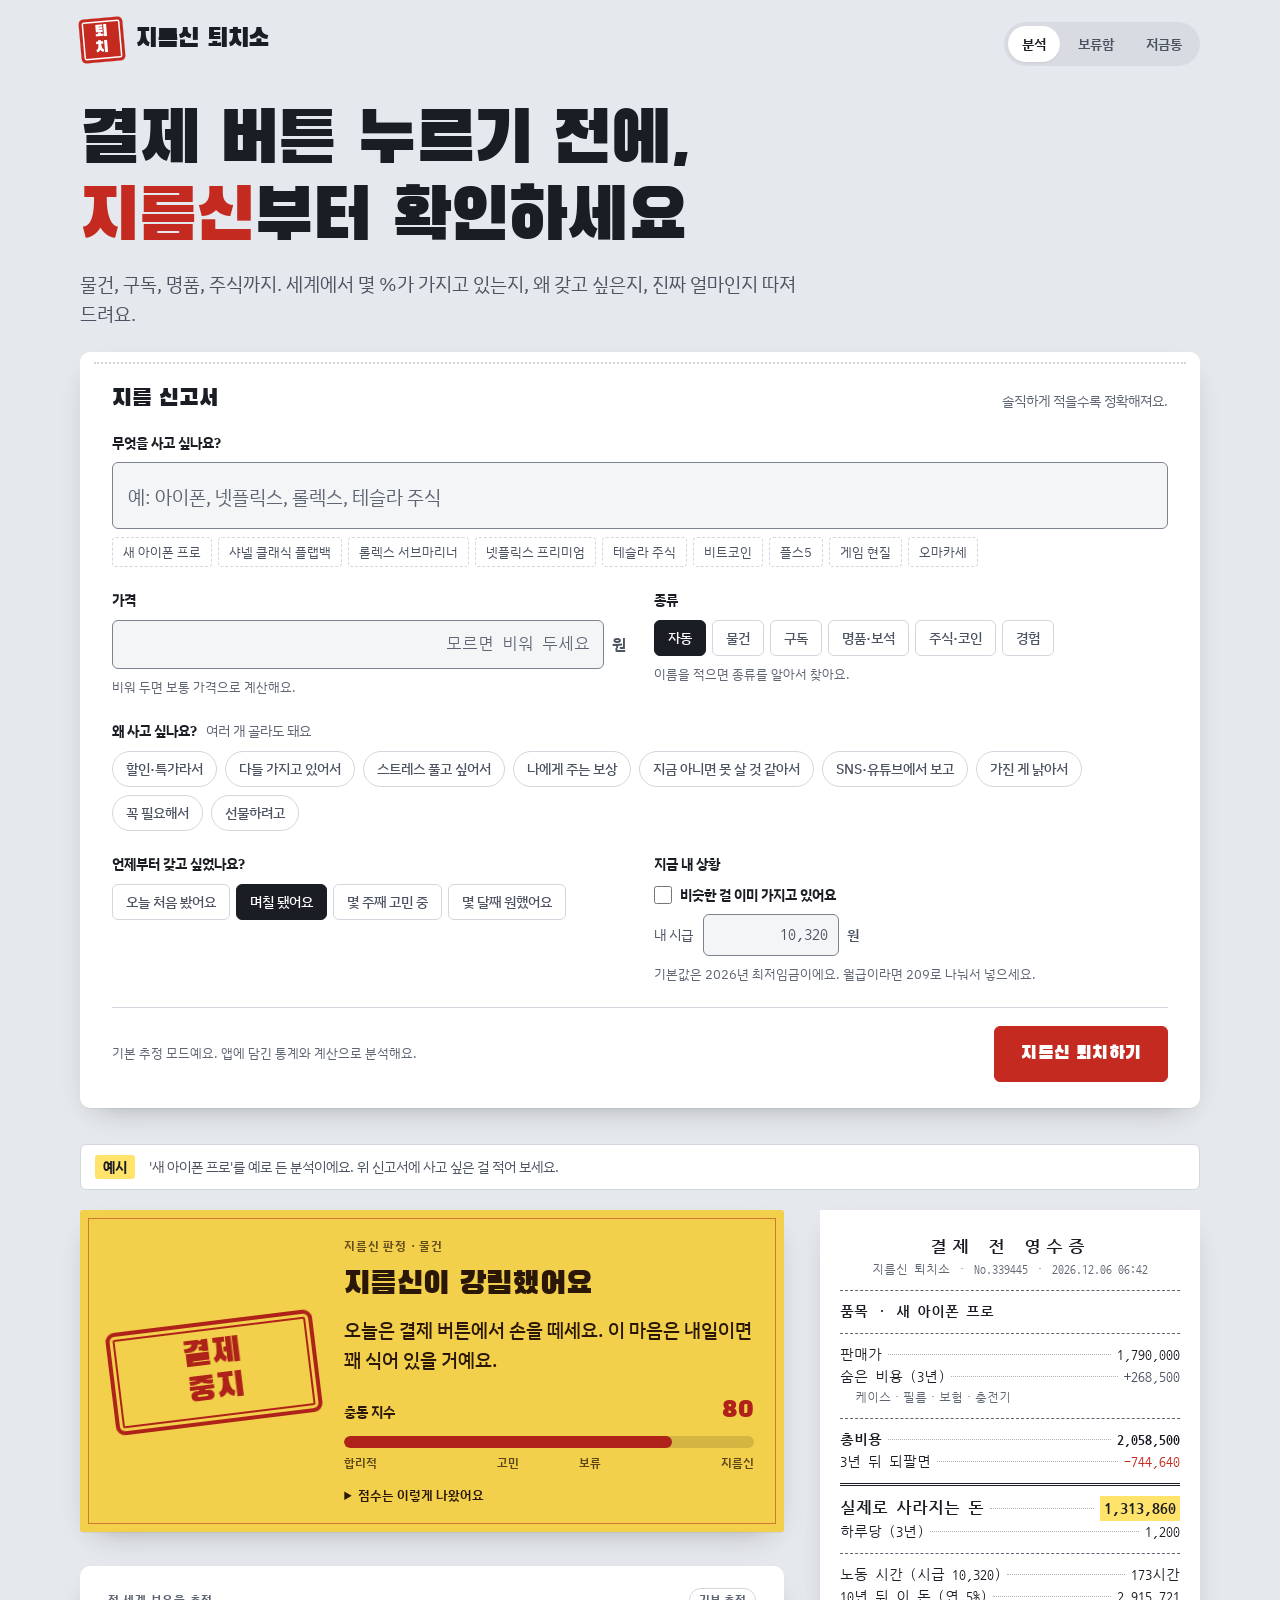
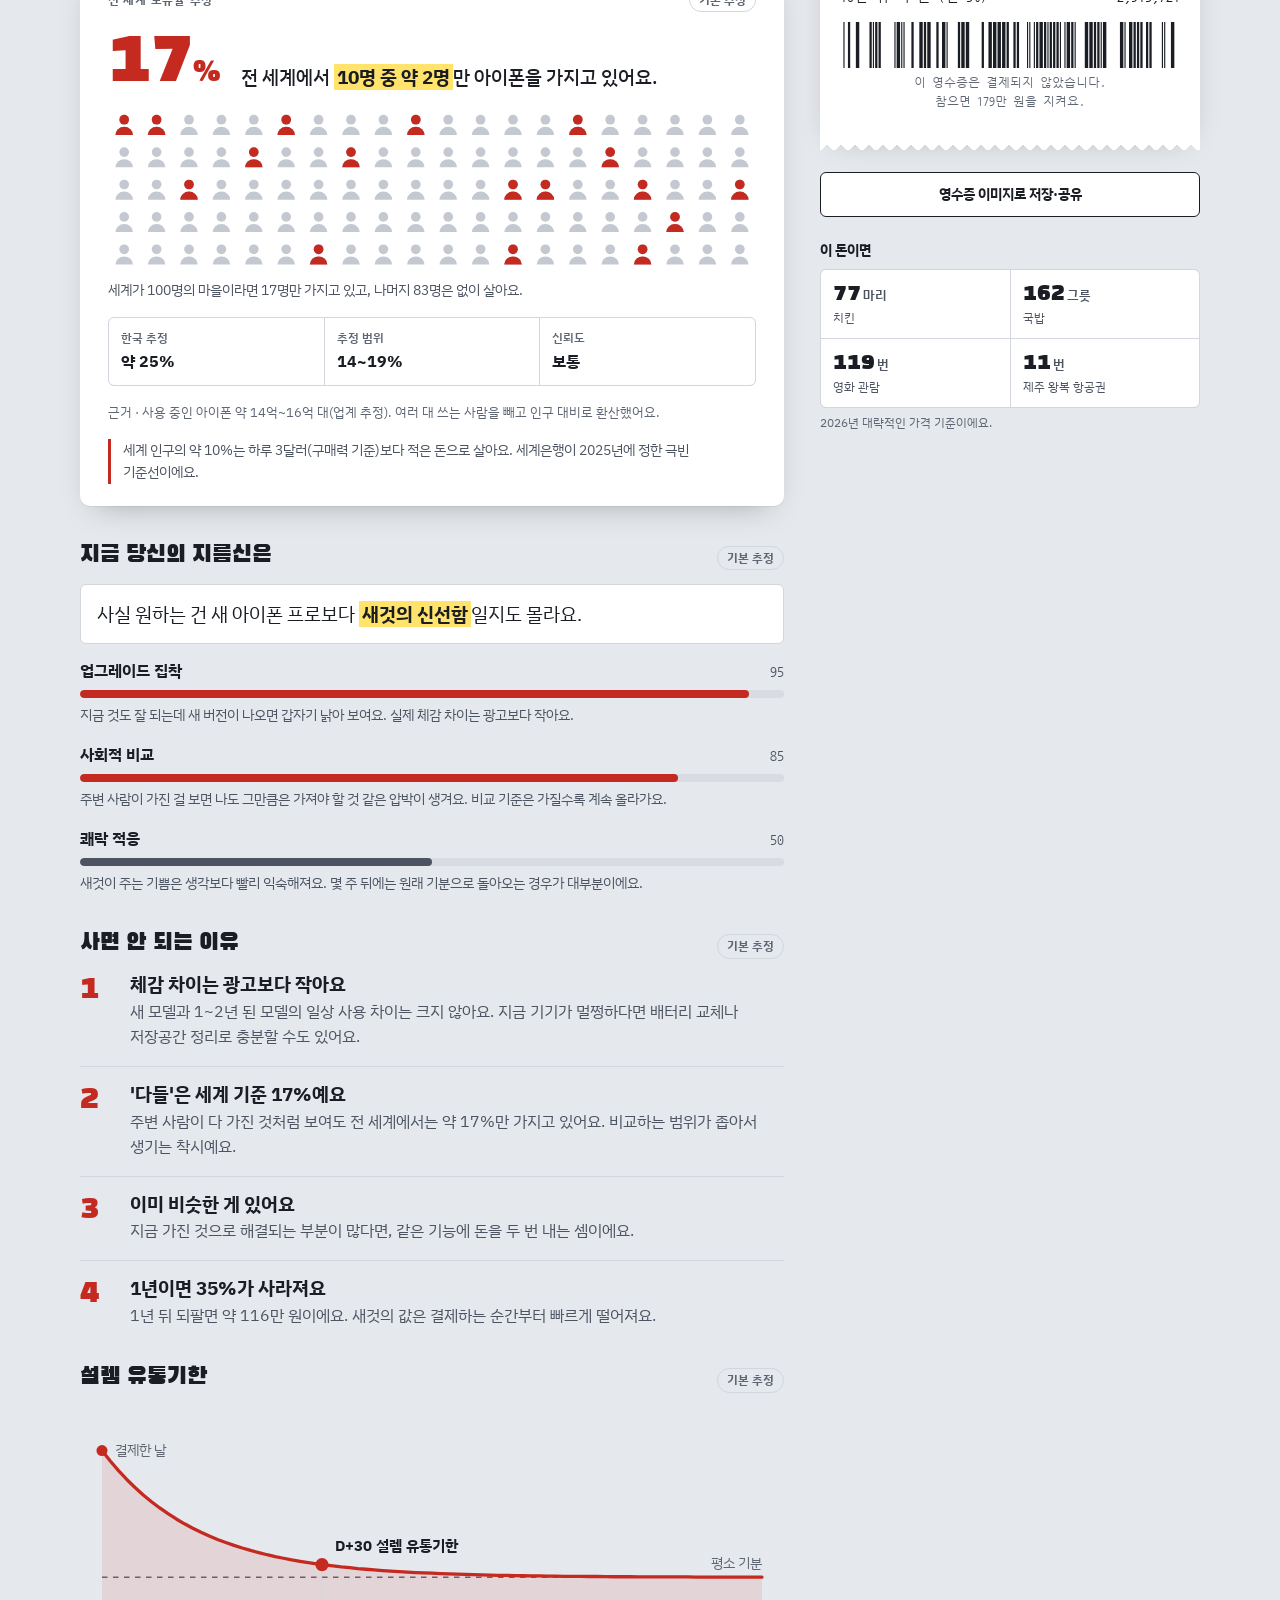
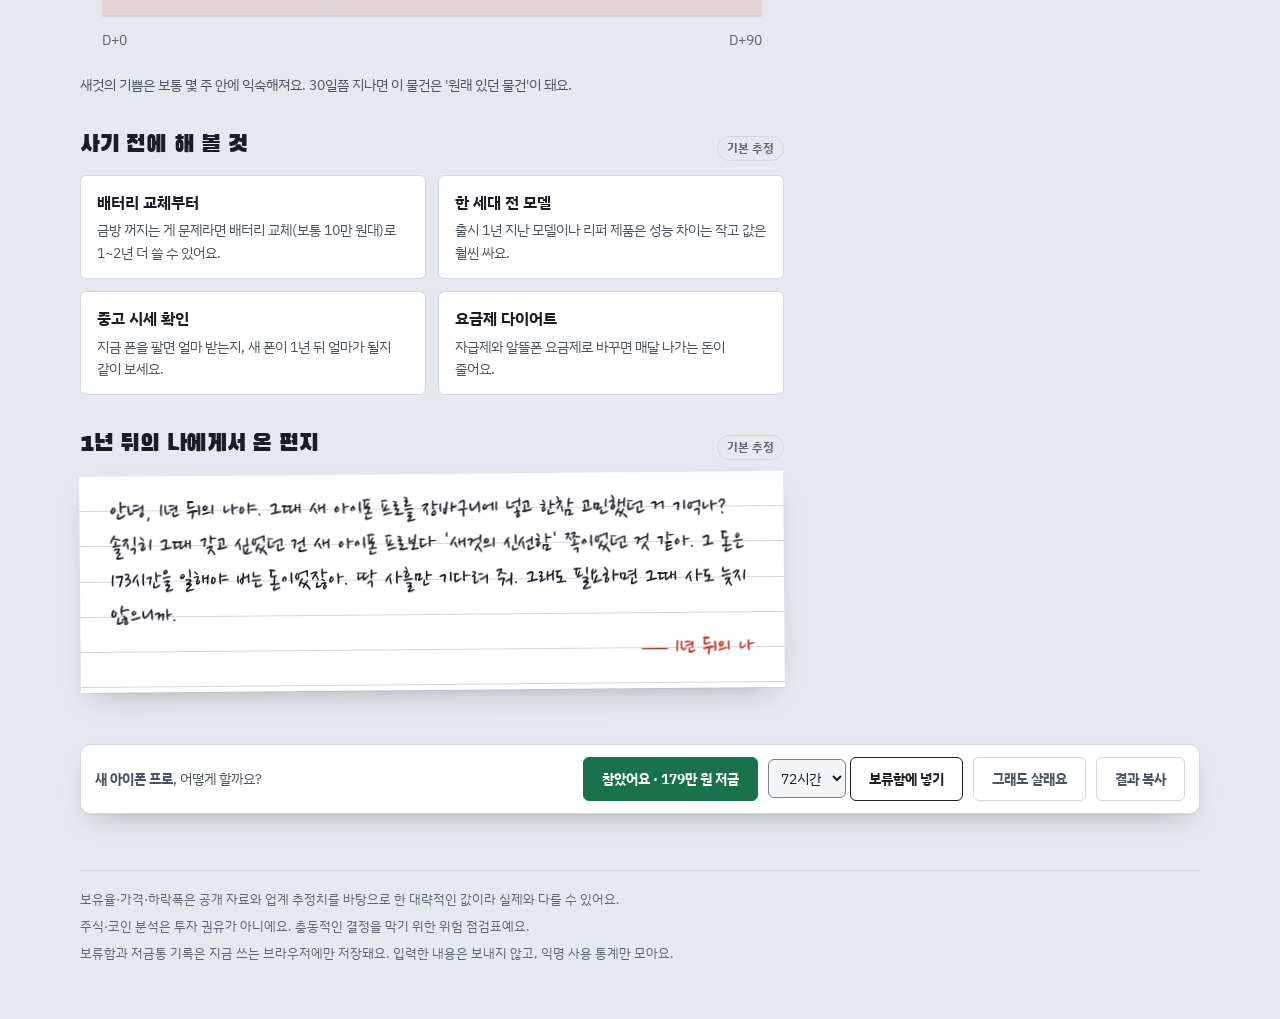
==== docs/index.html @ cbcdb5c9 "Umami 익명 사용 통계 추가 (GitHub Pages판) Pages판 머리(src/web-head.html)에만 Umami 추적 코드를 넣고, 그 앞에 주소의 ?notrack=" ====
<!doctype html>
<html lang="ko">
<head>
<meta charset="utf-8">
<meta name="viewport" content="width=device-width,initial-scale=1,viewport-fit=cover">
<title>지름신 퇴치소</title>
<meta name="claude:viewport-fit-sides" content="cover">
<meta name="description" content="사고 싶은 물건·구독·명품·주식을 입력하면 세계 보유율, 구매 심리, 진짜 비용을 분석해 충동구매를 막아 주는 앱">
<link rel="preconnect" href="https://fonts.googleapis.com">
<link rel="preconnect" href="https://fonts.gstatic.com" crossorigin>
<link rel="stylesheet" href="https://fonts.googleapis.com/css2?family=Black+Han+Sans&family=IBM+Plex+Sans+KR:wght@400;500;600;700&family=Nanum+Gothic+Coding:wght@400;700&family=Nanum+Pen+Script&display=swap">
<meta property="og:type" content="website">
<meta property="og:locale" content="ko_KR">
<meta property="og:title" content="지름신 퇴치소">
<meta property="og:description" content="사고 싶은 물건·구독·명품·주식을 입력하면 세계 보유율, 구매 심리, 진짜 비용을 분석해 충동구매를 막아 주는 앱">
<meta property="og:site_name" content="지름신 퇴치소">
<meta property="og:url" content="https://eunhorang.github.io/jirumsin/">
<meta property="og:image" content="https://eunhorang.github.io/jirumsin/og.png">
<meta property="og:image:width" content="1200">
<meta property="og:image:height" content="630">
<meta property="og:image:alt" content="'결제 중지' 도장이 찍힌 지름신 퇴치소의 결제 전 영수증">
<meta name="twitter:card" content="summary_large_image">
<meta name="theme-color" content="#E5E8EC" media="(prefers-color-scheme: light)">
<meta name="theme-color" content="#111317" media="(prefers-color-scheme: dark)">
<link rel="icon" href="data:image/svg+xml,%3Csvg xmlns='http://www.w3.org/2000/svg' viewBox='0 0 64 64'%3E%3Crect x='4' y='4' width='56' height='56' rx='10' fill='%23C42A20'/%3E%3Ctext x='32' y='44' font-size='32' font-weight='700' text-anchor='middle' fill='%23fff' font-family='sans-serif'%3E%ED%87%B4%3C/text%3E%3C/svg%3E">
<style>:root{color-scheme:light;padding-top:env(safe-area-inset-top,0px);padding-bottom:env(safe-area-inset-bottom,0px)}body{margin:0}img{max-width:100%}[hidden]{display:none!important}</style>
<script>
/* 내 방문 제외: 주소에 ?notrack=1을 붙여 열면 이 브라우저의 방문이 Umami 통계에서 빠지고, ?notrack=0이면 다시 잡힌다.
   Umami가 'umami.disabled'를 읽기 전에 저장해야 링크를 연 그 방문부터 빠지므로 Umami 스크립트보다 앞에 둔다. */
(() => {
  const v = new URLSearchParams(location.search).get('notrack');
  if (v === null) return;
  let msg = '';
  try {
    if (v === '1') { localStorage.setItem('umami.disabled', '1'); msg = '이 브라우저의 방문은 통계에서 빠져요'; }
    else if (v === '0') { localStorage.removeItem('umami.disabled'); msg = '이 브라우저의 방문도 다시 통계에 잡혀요'; }
  } catch (e) { /* 저장소를 쓸 수 없는 브라우저 */ }
  // notrack만 지우고 utm_ 같은 나머지 꼬리표와 # 뒷부분은 글자 그대로 남긴다
  const q = location.search.slice(1).split('&').filter(p => p.split('=')[0] !== 'notrack').join('&');
  history.replaceState(history.state, '', location.pathname + (q ? '?' + q : '') + location.hash);
  if (msg) document.addEventListener('DOMContentLoaded', () => {
    const t = document.getElementById('toast');
    t.textContent = msg; t.classList.add('show');
    setTimeout(() => { if (t.textContent === msg) t.classList.remove('show'); }, 4000);
  });
})();
</script>
<script defer src="https://cloud.umami.is/script.js" data-website-id="63fd05df-3a5b-4ae9-b532-b2b4cc97c00c"></script>
<style>
/* 지름신 퇴치소
   Layout: a checkout counter. The "지름 신고서" slip sits on top; the verdict talisman (부적) and the
   world crowd lead the result, and a long pre-payment receipt runs beside the analysis on wide screens. */
:root {
  --ground: #E5E8EC;
  --ground-2: #D8DCE2;
  --track: #D8DCE2;
  --paper: #FFFFFF;
  --paper-2: #F3F5F7;
  --ink: #1A1D24;
  --ink-2: #4C5361;
  --ink-3: #5F6673;
  --rule: #D2D6DD;
  --field: #7C838F;
  --red: #C42A20;
  --red-soft: #FBE6E3;
  --on-red: #FFFFFF;
  --charm: #F2D04B;
  --charm-ink: #2A1708;
  --charm-red: #AE2219;
  --mark: #FFE36B;
  --save: #18734C;
  --save-soft: #DCF0E6;
  --dot: #C4C9D1;
  --focus: #2D6BEA;
  --shadow: 0 1px 0 rgba(26, 29, 36, .05), 0 12px 30px -16px rgba(26, 29, 36, .38);
  --font-display: "Black Han Sans", "Apple SD Gothic Neo", "Malgun Gothic", sans-serif;
  --font-body: "IBM Plex Sans KR", "Apple SD Gothic Neo", "Malgun Gothic", system-ui, sans-serif;
  --font-mono: "Nanum Gothic Coding", ui-monospace, "SFMono-Regular", Menlo, monospace;
  --font-hand: "Nanum Pen Script", "Apple SD Gothic Neo", cursive;
  --t-xs: .8125rem;
  --t-sm: .875rem;
  --t-md: 1rem;
  --t-lg: 1.1875rem;
  --t-xl: 1.5rem;
  --t-2xl: 2rem;
  --t-3xl: clamp(2.4rem, 7vw, 3.75rem);
  --t-hero: clamp(2.5rem, 8vw, 4.5rem);
  --r-sm: 6px;
  --r-md: 10px;
}
@media (prefers-color-scheme: dark) {
  :root:not([data-theme="light"]) {
    --ground: #111317;
    --ground-2: #1A1D23;
    --track: #353B45;
    --paper: #1C1F26;
    --paper-2: #252930;
    --ink: #ECEDEF;
    --ink-2: #B2B7C0;
    --ink-3: #8E95A0;
    --rule: #323740;
    --field: #6B7280;
    --red: #FF5D50;
    --red-soft: #3B1E1B;
    --on-red: #1B0A08;
    --charm: #DDBB3B;
    --charm-ink: #24140A;
    --charm-red: #A4201A;
    --mark: rgba(255, 212, 64, .32);
    --save: #4FC38E;
    --save-soft: #17362A;
    --dot: #3A4049;
    --focus: #82A8FF;
    --shadow: 0 1px 0 rgba(0, 0, 0, .3), 0 14px 32px -16px rgba(0, 0, 0, .75);
    color-scheme: dark;
  }
}
:root[data-theme="dark"] {
  --ground: #111317;
  --ground-2: #1A1D23;
  --track: #353B45;
  --paper: #1C1F26;
  --paper-2: #252930;
  --ink: #ECEDEF;
  --ink-2: #B2B7C0;
  --ink-3: #8E95A0;
  --rule: #323740;
  --field: #6B7280;
  --red: #FF5D50;
  --red-soft: #3B1E1B;
  --on-red: #1B0A08;
  --charm: #DDBB3B;
  --charm-ink: #24140A;
  --charm-red: #A4201A;
  --mark: rgba(255, 212, 64, .32);
  --save: #4FC38E;
  --save-soft: #17362A;
  --dot: #3A4049;
  --focus: #82A8FF;
  --shadow: 0 1px 0 rgba(0, 0, 0, .3), 0 14px 32px -16px rgba(0, 0, 0, .75);
  color-scheme: dark;
}

* { box-sizing: border-box; }
html { -webkit-text-size-adjust: 100%; scroll-padding-bottom: 120px; }
body {
  background: var(--ground);
  color: var(--ink);
  font-family: var(--font-body);
  font-size: var(--t-md);
  line-height: 1.6;
  padding-left: max(16px, env(safe-area-inset-left, 0px));
  padding-right: max(16px, env(safe-area-inset-right, 0px));
  padding-block: 0 56px;
  word-break: keep-all;
  overflow-wrap: anywhere;
}
h1, h2, h3, h4 { margin: 0; line-height: 1.25; text-wrap: balance; }
p { margin: 0; }
button, input, select, textarea { font: inherit; color: inherit; }
button { cursor: pointer; }
:focus-visible { outline: 2px solid var(--focus); outline-offset: 2px; }
h2[tabindex="-1"]:focus { outline: none; }
.wrap { max-width: 1120px; margin-inline: auto; }
.num { font-variant-numeric: tabular-nums; }
.mono { font-family: var(--font-mono); }
.sr-only { position: absolute; width: 1px; height: 1px; overflow: hidden; clip: rect(0 0 0 0); white-space: nowrap; }

/* ── 머리말 ─────────────────────────────── */
.top { padding-block: 18px 6px; }
.top-in { display: flex; align-items: center; justify-content: space-between; gap: 12px 20px; flex-wrap: wrap; }
.brand-h { font: inherit; }
.brand { display: inline-flex; align-items: center; gap: 12px; color: var(--ink); text-decoration: none; }
.seal {
  display: grid; place-items: center;
  width: 44px; height: 44px; flex: none;
  background: var(--red); color: var(--on-red);
  font-family: var(--font-display); font-size: 1rem; line-height: 1;
  border-radius: 5px; transform: rotate(-5deg);
  box-shadow: inset 0 0 0 3px var(--red), inset 0 0 0 4.5px var(--on-red);
  writing-mode: vertical-rl; letter-spacing: .05em;
}
.brand-name { font-family: var(--font-display); font-size: 1.6rem; letter-spacing: -.01em; }
.tabs { display: flex; gap: 4px; padding: 4px; background: var(--ground-2); border-radius: 999px; }
.tab {
  display: inline-flex; align-items: center; gap: 6px;
  border: 0; background: transparent; color: var(--ink-2);
  padding: 7px 14px; border-radius: 999px; font-weight: 600; font-size: var(--t-sm);
  white-space: nowrap;
}
.tab[aria-selected="true"] { background: var(--paper); color: var(--ink); box-shadow: 0 1px 2px rgba(0, 0, 0, .08); }
.tab .badge {
  min-width: 20px; padding: 0 6px; border-radius: 999px;
  background: var(--red); color: var(--on-red); font-size: .72rem; line-height: 20px; text-align: center;
}
.tab .badge.save { background: var(--save); color: var(--paper); }
.tab .badge:empty { display: none; }

/* ── 소개 ──────────────────────────────── */
.intro { padding-block: 28px 22px; display: grid; gap: 10px; }
.intro h2 { font-family: var(--font-display); font-weight: 400; font-size: var(--t-hero); letter-spacing: -.02em; line-height: 1.08; }
.intro h2 em { font-style: normal; color: var(--red); }
.intro p { color: var(--ink-2); font-size: var(--t-lg); max-width: 40em; }

/* ── 지름 신고서 ───────────────────────── */
.slip {
  background: var(--paper);
  border-radius: var(--r-md);
  box-shadow: var(--shadow);
  padding: 22px clamp(16px, 4vw, 32px) 26px;
  position: relative;
}
.slip::before {
  content: ""; position: absolute; left: 14px; right: 14px; top: 10px; height: 0;
  border-top: 2px dotted var(--rule);
}
.slip-head { display: flex; align-items: baseline; justify-content: space-between; gap: 6px 16px; flex-wrap: wrap; padding-top: 10px; margin-bottom: 18px; }
.slip-head h2 { font-family: var(--font-display); font-weight: 400; font-size: var(--t-xl); }
.slip-head p { color: var(--ink-3); font-size: var(--t-sm); }
.form { display: grid; gap: 22px; }
.row { display: grid; grid-template-columns: minmax(0, 1fr) minmax(0, 1fr); gap: 22px 28px; }
@media (max-width: 760px) { .row { grid-template-columns: minmax(0, 1fr); } }
.field { display: grid; gap: 8px; align-content: start; min-width: 0; border: 0; margin: 0; padding: 0; }
.field > label, .field > legend, .label {
  font-weight: 700; font-size: var(--t-sm); color: var(--ink); padding: 0; margin-bottom: 0;
}
.field > legend { margin-bottom: 8px; }
.opt { font-weight: 400; color: var(--ink-3); margin-left: 6px; }
.hint { color: var(--ink-3); font-size: var(--t-xs); }
.input, .money input {
  width: 100%; min-width: 0;
  background: var(--paper-2); border: 1.5px solid var(--field); border-radius: var(--r-sm);
  padding: 11px 13px; font-size: var(--t-md);
  transition: border-color .15s, background .15s;
}
.input:hover, .money input:hover { border-color: var(--ink-2); }
input::placeholder, textarea::placeholder { color: var(--ink-3); opacity: 1; }
.input:focus, .money input:focus { outline: none; border-color: var(--ink); background: var(--paper); }
.input-item { font-size: var(--t-xl); font-weight: 600; padding: 13px 15px; }
.input-item::placeholder { font-weight: 400; color: var(--ink-3); font-size: var(--t-lg); }
@media (max-width: 520px) { .input-item { padding-inline: 12px; } .input-item::placeholder { font-size: var(--t-md); } }
.money { display: flex; align-items: center; gap: 8px; }
.money input { font-family: var(--font-mono); font-variant-numeric: tabular-nums; text-align: right; }
.money span { color: var(--ink-2); font-weight: 600; }
.money.sm input { padding: 7px 10px; width: 8.5em; }
.examples { display: flex; flex-wrap: wrap; gap: 6px; }
.ex {
  border: 1px dashed var(--rule); background: transparent; color: var(--ink-2);
  padding: 4px 10px; border-radius: 4px; font-size: var(--t-xs);
}
.ex:hover { border-color: var(--ink-3); color: var(--ink); background: var(--paper-2); }

.seg { display: flex; flex-wrap: wrap; gap: 6px; }
.chips { display: flex; flex-wrap: wrap; gap: 8px; }
.pick { position: relative; display: inline-flex; }
.pick input { position: absolute; inset: 0; opacity: 0; margin: 0; cursor: pointer; }
.pick span {
  display: inline-flex; align-items: center; gap: 6px;
  border: 1.5px solid var(--rule); border-radius: 999px;
  padding: 6px 13px; font-size: var(--t-sm); font-weight: 500; color: var(--ink-2);
  background: var(--paper); transition: background .15s, color .15s, border-color .15s;
}
.seg .pick span { border-radius: var(--r-sm); }
.pick:hover span { border-color: var(--ink-3); color: var(--ink); }
.pick input:checked + span { background: var(--ink); border-color: var(--ink); color: var(--paper); }
.pick input:focus-visible + span { outline: 2px solid var(--focus); outline-offset: 2px; }
.pick.is-need input:checked + span { background: var(--save); border-color: var(--save); color: var(--paper); }
.check { display: flex; align-items: center; gap: 8px; font-size: var(--t-sm); color: var(--ink-2); cursor: pointer; }
.check input { width: 18px; height: 18px; accent-color: var(--ink); margin: 0; }
.wage { display: flex; align-items: center; gap: 10px; flex-wrap: wrap; font-size: var(--t-sm); color: var(--ink-2); }

.submit-row { display: flex; align-items: center; justify-content: space-between; gap: 14px 20px; flex-wrap: wrap; padding-top: 4px; border-top: 1px solid var(--rule); padding-block: 18px 0; }
.ai-toggle { display: flex; align-items: flex-start; gap: 10px; cursor: pointer; font-weight: 600; font-size: var(--t-sm); max-width: 32em; }
.ai-toggle input { width: 18px; height: 18px; margin: 2px 0 0; accent-color: var(--red); flex: none; }
.ai-toggle small { display: block; font-weight: 400; color: var(--ink-3); font-size: var(--t-xs); }
.ai-off-note { color: var(--ink-3); font-size: var(--t-xs); max-width: 34em; }

.btn {
  display: inline-flex; align-items: center; justify-content: center; gap: 8px;
  border: 1.5px solid var(--ink); background: var(--paper); color: var(--ink);
  padding: 10px 18px; border-radius: var(--r-sm); font-weight: 700; font-size: var(--t-sm);
  transition: transform .1s, background .15s, color .15s;
}
.btn:hover { background: var(--paper-2); }
.btn:active { transform: translateY(1px); }
.btn[disabled] { opacity: .5; cursor: not-allowed; }
.btn-primary {
  background: var(--red); border-color: var(--red); color: var(--on-red);
  font-family: var(--font-display); font-weight: 400; font-size: var(--t-lg); letter-spacing: .01em;
  padding: 12px 26px;
}
.btn-primary:hover { background: var(--red); filter: brightness(1.06); }
.btn-save { background: var(--save); border-color: var(--save); color: var(--paper); }
.btn-save:hover { background: var(--save); filter: brightness(1.06); }
.btn-ghost { border-color: var(--rule); color: var(--ink-2); }
.btn-sm { padding: 6px 12px; font-size: var(--t-xs); }
.link-btn { border: 0; background: none; padding: 2px 0; color: var(--ink-2); text-decoration: underline; text-underline-offset: 3px; font-size: var(--t-sm); }

/* ── 결과: 배치 ─────────────────────────── */
.view[hidden] { display: none; }
.result { margin-top: 36px; display: grid; gap: 20px; }
.status {
  display: flex; align-items: center; gap: 10px 14px; flex-wrap: wrap;
  padding: 10px 14px; border-radius: var(--r-sm);
  background: var(--paper); border: 1px solid var(--rule); font-size: var(--t-sm); color: var(--ink-2);
}
.status b { color: var(--ink); }
.status .grow { flex: 1 1 14em; min-width: 0; }
.flag { background: var(--mark); color: var(--ink); padding: 1px 8px; font-weight: 700; border-radius: 3px; white-space: nowrap; }
.spin { width: 15px; height: 15px; flex: none; border: 2px solid var(--rule); border-top-color: var(--red); border-radius: 50%; animation: spin .8s linear infinite; }
.rgrid {
  display: grid;
  grid-template-columns: minmax(0, 1fr) minmax(300px, 380px);
  grid-template-areas:
    "verdict receipt" "own receipt" "psych receipt" "reasons receipt"
    "curve receipt" "alts receipt" "letter receipt" "chat receipt";
  gap: 34px 36px;
  align-items: start;
}
.a-verdict { grid-area: verdict; }
.a-own { grid-area: own; }
.a-receipt { grid-area: receipt; display: grid; gap: 22px; }
.a-psych { grid-area: psych; }
.a-reasons { grid-area: reasons; }
.a-curve { grid-area: curve; }
.a-alts { grid-area: alts; }
.a-letter { grid-area: letter; }
.a-chat { grid-area: chat; }
@media (min-width: 941px) and (min-height: 980px) { .a-receipt { position: sticky; top: 16px; } }
@media (max-width: 940px) {
  .rgrid {
    grid-template-columns: minmax(0, 1fr);
    grid-template-areas: "verdict" "own" "receipt" "psych" "reasons" "curve" "alts" "letter" "chat";
  }
}
.sec { display: grid; gap: 14px; min-width: 0; }
.sec-h { display: flex; align-items: baseline; justify-content: space-between; gap: 6px 14px; flex-wrap: wrap; }
.sec-h h3 { font-family: var(--font-display); font-weight: 400; font-size: var(--t-xl); letter-spacing: -.01em; }
.eyebrow { font-size: .78rem; font-weight: 700; letter-spacing: .06em; color: var(--ink-3); }
.src {
  font-size: .72rem; font-weight: 700; padding: 2px 9px; border-radius: 999px;
  border: 1px solid var(--rule); color: var(--ink-3); white-space: nowrap;
}
.src.ai { border-color: var(--red); color: var(--red); }
.lead { color: var(--ink-2); max-width: 42em; }
.flash { animation: flash 1.4s ease-out; }

/* ── 판정 부적 ──────────────────────────── */
.charm {
  position: relative;
  background: var(--charm); color: var(--charm-ink);
  border-radius: 3px; box-shadow: var(--shadow);
  padding: 26px clamp(18px, 4vw, 30px) 24px;
  display: grid; grid-template-columns: auto minmax(0, 1fr); gap: 18px 26px; align-items: center;
}
.charm::before {
  content: ""; position: absolute; inset: 8px; pointer-events: none;
  border: 1.5px solid var(--charm-red); opacity: .5;
}
.stamp {
  font-family: var(--font-display); color: var(--charm-red);
  border: 4px solid var(--charm-red); border-radius: 9px;
  box-shadow: inset 0 0 0 3px var(--charm), inset 0 0 0 5px var(--charm-red);
  padding: 12px 14px; min-width: 6.2em; text-align: center;
  font-size: clamp(1.5rem, 4.5vw, 2.1rem); line-height: 1.05;
  transform: rotate(-7deg);
}
.stamp.hit { animation: stamp-in .45s cubic-bezier(.2, .9, .3, 1.25) both; }
.charm-body { display: grid; gap: 10px; min-width: 0; }
.charm-body .eyebrow { color: var(--charm-ink); opacity: .7; }
.charm h2 { font-family: var(--font-display); font-weight: 400; font-size: var(--t-2xl); line-height: 1.2; }
.charm .line { font-size: var(--t-lg); font-weight: 500; }
.meter { display: grid; gap: 6px; margin-top: 4px; }
.meter-top { display: flex; justify-content: space-between; align-items: baseline; gap: 10px; font-weight: 700; font-size: var(--t-sm); }
.meter-top b { font-family: var(--font-display); font-weight: 400; font-size: 1.6rem; color: var(--charm-red); }
.meter-track { position: relative; height: 12px; border-radius: 999px; background: rgba(42, 23, 8, .14); overflow: hidden; }
.meter-fill { position: absolute; inset: 0 auto 0 0; background: var(--charm-red); border-radius: 999px; transition: width .6s ease; }
.meter-scale { display: grid; grid-template-columns: repeat(4, 1fr); font-size: .72rem; font-weight: 600; opacity: .75; }
.meter-scale span:nth-child(2) { text-align: center; }
.meter-scale span:nth-child(3) { text-align: center; }
.meter-scale span:last-child { text-align: right; }
.why-score { font-size: var(--t-xs); }
.why-score summary { cursor: pointer; font-weight: 600; width: fit-content; padding-block: 2px; }
.why-score ul { margin: 6px 0 0; padding-left: 1.1em; }
@media (max-width: 560px) { .charm { grid-template-columns: minmax(0, 1fr); } .stamp { justify-self: start; } }

/* ── 세계 보유율 ─────────────────────────── */
.own { background: var(--paper); border-radius: var(--r-md); box-shadow: var(--shadow); padding: 22px clamp(16px, 4vw, 28px); display: grid; gap: 16px; }
.own-head { display: grid; grid-template-columns: auto minmax(0, 1fr); gap: 6px 20px; align-items: end; }
.own-big { font-family: var(--font-display); color: var(--red); line-height: .9; white-space: nowrap; }
.own-big .n { font-size: var(--t-hero); letter-spacing: -.02em; }
.own-big .u { font-size: var(--t-2xl); margin-left: 2px; }
.own-sub { font-size: var(--t-lg); font-weight: 500; }
.own-sub b { background: var(--mark); padding: 0 3px; }
@media (max-width: 520px) { .own-head { grid-template-columns: minmax(0, 1fr); } }
.crowd { margin: 0; display: grid; gap: 8px; }
.crowd canvas { width: 100%; display: block; }
.crowd figcaption { color: var(--ink-2); font-size: var(--t-sm); }
.facts { display: grid; grid-template-columns: repeat(3, minmax(0, 1fr)); gap: 1px; background: var(--rule); border: 1px solid var(--rule); border-radius: var(--r-sm); overflow: hidden; margin: 0; }
.facts div { background: var(--paper); padding: 10px 12px; display: grid; gap: 2px; }
.facts dt { font-size: .75rem; color: var(--ink-3); font-weight: 600; }
.facts dd { margin: 0; font-weight: 700; font-variant-numeric: tabular-nums; }
@media (max-width: 520px) { .facts { grid-template-columns: minmax(0, 1fr); } }
.basis { font-size: var(--t-xs); color: var(--ink-3); }
.perspective { font-size: var(--t-sm); color: var(--ink-2); border-left: 3px solid var(--red); padding-left: 12px; }

/* ── 결제 전 영수증 ───────────────────────── */
.receipt {
  position: relative; background: var(--paper); color: var(--ink);
  font-family: var(--font-mono); font-size: .86rem; line-height: 1.6;
  padding: 24px 20px 26px; box-shadow: var(--shadow);
  margin-bottom: 12px;
}
.receipt::after {
  content: ""; position: absolute; left: 0; right: 0; bottom: -12px; height: 12px;
  background:
    linear-gradient(135deg, var(--paper) 50%, transparent 50%) 0 0 / 14px 12px repeat-x,
    linear-gradient(225deg, var(--paper) 50%, transparent 50%) 0 0 / 14px 12px repeat-x;
}
.rc-title { text-align: center; font-weight: 700; font-size: 1.05rem; letter-spacing: .3em; }
.rc-meta { text-align: center; color: var(--ink-3); font-size: .74rem; }
.rc-rule { border: 0; border-top: 1px dashed var(--ink-3); margin: 10px 0; }
.rc-rule.double { border-top: 3px double var(--ink); }
.rc-line { display: flex; align-items: baseline; gap: 6px; }
.rc-line .l { min-width: 0; }
.rc-line .d { flex: 1 1 10px; border-bottom: 1px dotted var(--ink-3); opacity: .5; transform: translateY(-4px); }
.rc-line .v { flex: none; text-align: right; font-variant-numeric: tabular-nums; white-space: nowrap; }
.rc-line.minus .v { color: var(--red); }
.rc-line.plus .v { color: var(--ink-2); }
.rc-line.total { font-weight: 700; }
.rc-line.grand { font-weight: 700; font-size: 1rem; }
.rc-line.grand .v { background: var(--mark); padding: 0 4px; }
.rc-sub { color: var(--ink-3); font-size: .76rem; padding-left: 1.2em; }
.rc-ctl { display: grid; gap: 4px; margin: 6px 0 2px; font-size: .78rem; color: var(--ink-2); }
.rc-ctl input { width: 100%; height: 24px; margin: 0; accent-color: var(--red); }
.barcode { margin-top: 14px; }
.barcode svg { display: block; width: 100%; height: 46px; }
.rc-foot { text-align: center; font-size: .74rem; color: var(--ink-3); margin-top: 6px; }
.swap-h { font-weight: 700; font-size: var(--t-sm); margin-bottom: 8px; }
.swap { display: grid; grid-template-columns: repeat(2, minmax(0, 1fr)); gap: 1px; background: var(--rule); border: 1px solid var(--rule); border-radius: var(--r-sm); overflow: hidden; }
.swap div { background: var(--paper); padding: 10px 12px; display: grid; gap: 0; }
.swap b { font-family: var(--font-display); font-weight: 400; font-size: 1.45rem; line-height: 1.2; font-variant-numeric: tabular-nums; }
.swap span { font-size: .78rem; color: var(--ink-2); }
.swap-note { font-size: .72rem; color: var(--ink-3); margin-top: 6px; }

/* ── 심리·이유·대안 ─────────────────────── */
.want { background: var(--paper); border-radius: var(--r-sm); padding: 14px 16px; font-size: var(--t-lg); border: 1px solid var(--rule); }
.want mark { background: var(--mark); color: var(--ink); padding: 0 3px; font-weight: 700; }
.psy { list-style: none; margin: 0; padding: 0; display: grid; gap: 16px; }
.psy li { display: grid; gap: 6px; }
.psy-top { display: flex; justify-content: space-between; gap: 10px; align-items: baseline; }
.psy-top b { font-size: var(--t-md); }
.psy-top span { font-family: var(--font-mono); color: var(--ink-2); font-size: var(--t-sm); }
.bar { height: 8px; background: var(--track); border-radius: 999px; overflow: hidden; }
.bar i { display: block; height: 100%; background: var(--ink-2); border-radius: 999px; transition: width .6s ease; }
.bar i.hot { background: var(--red); }
.psy p { color: var(--ink-2); font-size: var(--t-sm); }
.reasons { list-style: none; counter-reset: r; margin: 0; padding: 0; display: grid; gap: 16px; }
.reasons li { counter-increment: r; display: grid; grid-template-columns: 2.4rem minmax(0, 1fr); gap: 2px 12px; padding-bottom: 16px; border-bottom: 1px solid var(--rule); }
.reasons li:last-child { border-bottom: 0; padding-bottom: 0; }
.reasons li::before { content: counter(r); grid-row: span 2; font-family: var(--font-display); font-size: 2rem; line-height: 1; color: var(--red); }
.reasons h4 { font-size: var(--t-lg); font-weight: 700; }
.reasons p { color: var(--ink-2); }
.curve svg { display: block; width: 100%; height: auto; }
.curve-note { color: var(--ink-2); font-size: var(--t-sm); }
.ladder { display: grid; gap: 8px; }
.ladder-row { display: grid; grid-template-columns: 4.5em minmax(0, 1fr) 5em; gap: 10px; align-items: center; font-family: var(--font-mono); font-size: var(--t-sm); }
.ladder-row .neg { color: var(--red); text-align: right; }
.ladder-row .pos { text-align: right; font-weight: 700; }
.ladder-row.me { background: var(--mark); border-radius: 3px; padding: 2px 4px; }
.ladder-row.me .neg { color: var(--ink); }
.alts { display: grid; grid-template-columns: repeat(2, minmax(0, 1fr)); gap: 12px; }
.alt { border: 1px solid var(--rule); border-radius: var(--r-sm); padding: 14px 16px; display: grid; gap: 4px; align-content: start; background: var(--paper); }
.alt b { font-size: var(--t-md); }
.alt p { color: var(--ink-2); font-size: var(--t-sm); }
@media (max-width: 560px) { .alts { grid-template-columns: minmax(0, 1fr); } }

/* ── 미래에서 온 편지 ─────────────────────── */
.letter {
  background-color: var(--paper); color: var(--ink);
  background-image: repeating-linear-gradient(to bottom, transparent 0, transparent calc(2.2rem - 1px), var(--rule) calc(2.2rem - 1px), var(--rule) 2.2rem);
  font-family: var(--font-hand); font-size: 1.6rem; line-height: 2.2rem;
  padding: 1.1rem clamp(18px, 4vw, 30px) 1.4rem; box-shadow: var(--shadow);
  transform: rotate(-.5deg); white-space: pre-line;
}
.letter .sign { display: block; text-align: right; color: var(--red); }

/* ── 반론하기 ───────────────────────────── */
.msgs { display: grid; gap: 10px; }
.msg { max-width: 88%; padding: 10px 14px; border-radius: 14px; white-space: pre-line; font-size: var(--t-sm); }
.msg.me { justify-self: end; background: var(--ink); color: var(--paper); border-bottom-right-radius: 4px; }
.msg.ai { justify-self: start; background: var(--paper); border: 1px solid var(--rule); border-bottom-left-radius: 4px; }
.chat-form { display: flex; gap: 8px; align-items: flex-end; }
.chat-form textarea { flex: 1 1 auto; min-width: 0; resize: vertical; min-height: 48px; }

/* ── 결정 바 ───────────────────────────── */
.actions {
  position: sticky; bottom: max(10px, env(safe-area-inset-bottom, 0px)); z-index: 5;
  display: flex; flex-wrap: wrap; align-items: center; gap: 10px;
  background: var(--paper); border-radius: var(--r-md); box-shadow: var(--shadow); border: 1px solid var(--rule);
  padding: 12px 14px;
}
.actions .grow { flex: 1 1 12em; min-width: 0; font-size: var(--t-sm); color: var(--ink-2); }
.hold { display: flex; gap: 4px; align-items: center; flex-wrap: wrap; }
.hold select { background: var(--paper-2); border: 1.5px solid var(--field); border-radius: var(--r-sm); padding: 8px 8px; font-size: var(--t-sm); }
.buy-panel { background: var(--paper); border-radius: var(--r-md); border: 1px solid var(--rule); padding: 18px; display: grid; gap: 12px; }
.buy-panel ul { list-style: none; margin: 0; padding: 0; display: grid; gap: 8px; }

/* ── 분석 피드백 (Pages판) ─────────────── */
.feedback { display: flex; flex-wrap: wrap; align-items: center; justify-content: center; gap: 8px 14px; padding: 4px 0; color: var(--ink-2); font-size: var(--t-sm); font-weight: 600; }
.fb-btns { display: flex; gap: 8px; }
.fb-btns .btn { min-width: 56px; padding: 6px 14px; font-size: var(--t-lg); line-height: 1.3; }
.fb-done { color: var(--ink); }

/* ── 보류함·저금통 ─────────────────────── */
.panel { display: grid; gap: 18px; padding-top: 30px; }
.panel-h { display: grid; gap: 6px; }
.panel-h h2 { font-family: var(--font-display); font-weight: 400; font-size: var(--t-2xl); }
.panel-h p { color: var(--ink-2); max-width: 44em; }
.empty { padding: 30px 20px; text-align: center; color: var(--ink-3); border: 1.5px dashed var(--rule); border-radius: var(--r-md); display: grid; gap: 10px; justify-items: center; }
.cards { display: grid; gap: 12px; }
.wcard { background: var(--paper); border-radius: var(--r-md); box-shadow: var(--shadow); padding: 16px 18px; display: grid; grid-template-columns: minmax(0, 1fr) auto; gap: 10px 16px; align-items: center; }
.wcard h3 { font-size: var(--t-lg); font-weight: 700; }
.wcard .meta { color: var(--ink-3); font-size: var(--t-xs); }
.wcard .clock { font-family: var(--font-mono); font-size: var(--t-lg); font-weight: 700; text-align: right; font-variant-numeric: tabular-nums; }
.wcard .progress { grid-column: 1 / -1; height: 6px; background: var(--track); border-radius: 999px; overflow: hidden; }
.wcard .progress i { display: block; height: 100%; background: var(--ink-2); }
.wcard .btns { grid-column: 1 / -1; display: flex; flex-wrap: wrap; gap: 8px; }
.wcard.ready { box-shadow: var(--shadow), inset 0 0 0 2px var(--save); }
.wcard.ready .clock { color: var(--save); }
.jar-view { display: grid; gap: 24px; }
.jar-top { display: grid; grid-template-columns: 170px minmax(0, 1fr); gap: 20px 28px; align-items: center; background: var(--paper); border-radius: var(--r-md); box-shadow: var(--shadow); padding: 22px clamp(16px, 4vw, 28px); }
@media (max-width: 600px) { .jar-top { grid-template-columns: minmax(0, 1fr); justify-items: center; text-align: center; } }
.jar-svg { width: 170px; height: auto; display: block; }
.jar-info { display: grid; gap: 8px; min-width: 0; }
.jar-total { font-family: var(--font-display); font-size: var(--t-3xl); color: var(--save); line-height: 1.05; font-variant-numeric: tabular-nums; }
.jar-stats { color: var(--ink-2); font-size: var(--t-sm); }
.goal-form { display: flex; flex-wrap: wrap; gap: 8px; align-items: center; }
.goal-form .input { width: auto; flex: 1 1 9em; padding: 8px 10px; font-size: var(--t-sm); }
.goal-bar { height: 10px; background: var(--track); border-radius: 999px; overflow: hidden; }
.goal-bar i { display: block; height: 100%; background: var(--save); }
.ledger { list-style: none; margin: 0; padding: 0; display: grid; }
.ledger li { display: grid; grid-template-columns: minmax(0, 1fr) auto auto; gap: 4px 14px; align-items: center; padding: 11px 2px; border-bottom: 1px dashed var(--rule); }
.ledger .nm { font-weight: 600; }
.ledger .dt { color: var(--ink-3); font-size: var(--t-xs); grid-column: 1; }
.ledger .amt { font-family: var(--font-mono); font-weight: 700; color: var(--save); text-align: right; font-variant-numeric: tabular-nums; grid-row: 1 / span 2; grid-column: 2; }
.ledger .amt.spent { color: var(--ink-2); }
.ledger .x { grid-row: 1 / span 2; grid-column: 3; }
.coin { position: absolute; width: 22px; height: 22px; border-radius: 50%; background: var(--charm); box-shadow: inset 0 0 0 3px var(--charm-red); animation: coin .9s ease-in both; pointer-events: none; }

/* ── 바닥글·알림 ───────────────────────── */
.foot { margin-top: 56px; padding-top: 18px; border-top: 1px solid var(--rule); color: var(--ink-3); font-size: var(--t-xs); display: grid; gap: 6px; }
.foot a { color: var(--ink-2); }
.toast {
  position: fixed; left: 50%; bottom: calc(18px + env(safe-area-inset-bottom, 0px)); z-index: 50;
  transform: translate(-50%, 16px); opacity: 0; pointer-events: none;
  background: var(--ink); color: var(--paper); padding: 10px 18px; border-radius: 999px;
  font-weight: 600; font-size: var(--t-sm); width: max-content; max-width: calc(100vw - 32px); transition: opacity .25s, transform .25s;
}
.toast.show { opacity: 1; transform: translate(-50%, 0); }

@keyframes stamp-in { 0% { transform: rotate(-7deg) scale(1.9); opacity: .15; } 65% { transform: rotate(-7deg) scale(.94); opacity: 1; } 100% { transform: rotate(-7deg) scale(1); opacity: 1; } }
@keyframes flash { 0% { box-shadow: 0 0 0 3px var(--mark); } 100% { box-shadow: 0 0 0 3px transparent; } }
@keyframes spin { to { transform: rotate(360deg); } }
@keyframes coin { 0% { transform: translateY(-70px); opacity: 0; } 25% { opacity: 1; } 100% { transform: translateY(30px); opacity: 0; } }
@media (prefers-reduced-motion: reduce) {
  *, *::before, *::after { animation-duration: .01ms !important; animation-iteration-count: 1 !important; transition-duration: .01ms !important; }
}

/* ── 그래프·보조 요소 ───────────────────── */
.meter-scale { grid-template-columns: 3fr 2fr 2fr 3fr; }
.meter-scale span { text-align: center; }
.meter-scale span:first-child { text-align: left; }
.meter-scale span:last-child { text-align: right; }
.cv-grid { stroke: var(--rule); stroke-width: 1.5; }
.cv-base { stroke: var(--ink-3); stroke-width: 1.2; stroke-dasharray: 5 5; }
.cv-area { fill: var(--red); opacity: .1; }
.cv-line { fill: none; stroke: var(--red); stroke-width: 3; stroke-linecap: round; stroke-linejoin: round; }
.cv-dot { fill: var(--red); }
.cv-text { fill: var(--ink-3); font-size: 13px; font-family: var(--font-body); }
.cv-label { fill: var(--ink); font-size: 14px; font-weight: 700; font-family: var(--font-body); }
.rc-item { font-weight: 700; overflow-wrap: anywhere; }
.swap b small { font-family: var(--font-body); font-size: .8rem; font-weight: 600; margin-left: 2px; color: var(--ink-2); }
.wcard .ask { flex-basis: 100%; color: var(--ink-2); font-size: var(--t-sm); }
.jar-fill { fill: var(--save); opacity: .26; }
.jar-glass { fill: none; stroke: var(--ink); stroke-width: 3; }
.jar-lid { fill: var(--ink-2); }
.jar-slot { fill: var(--paper); }
.jar-coin { fill: var(--charm); stroke: var(--charm-red); stroke-width: 2; }
.jar-info .goal-form { justify-content: inherit; }
.panel-swap { max-width: 520px; }
.buy-panel h3 { font-family: var(--font-display); font-weight: 400; font-size: var(--t-xl); }
.input[aria-invalid="true"] { border-color: var(--red); }
.actions.is-static { position: static; }

/* ── 영수증 이미지 ─────────────────────── */
.card-dialog { border: 0; padding: 0; background: transparent; color: var(--ink); width: min(480px, calc(100vw - 32px)); max-height: calc(100vh - 32px); overflow: auto; }
.card-dialog::backdrop { background: rgba(10, 12, 16, .62); }
.card-box { background: var(--paper); border-radius: var(--r-md); box-shadow: var(--shadow); padding: 18px; display: grid; gap: 12px; }
.card-box h2 { font-family: var(--font-display); font-weight: 400; font-size: var(--t-xl); }
.card-box img { display: block; width: 100%; height: auto; max-height: 58vh; object-fit: contain; border-radius: var(--r-sm); background: var(--paper-2); }
.card-msg { font-size: var(--t-sm); font-weight: 600; }
.card-msg:empty { display: none; }
.card-btns { display: flex; flex-wrap: wrap; gap: 8px; }
.card-btns .btn { flex: 1 1 auto; }
/* 휴대폰: 결정 바를 두 줄로 줄여 화면을 덜 가린다 */
@media (max-width: 560px) {
  .actions { gap: 6px; padding: 8px; }
  .actions .btn { padding: 8px 10px; font-size: var(--t-xs); }
  .actions.is-done .grow { flex-basis: 100%; }
  .actions:not(.is-done) { display: grid; grid-template-columns: minmax(0, 1fr) auto; }
  .actions:not(.is-done) .grow { display: none; }
  .actions [data-act="resist"] { grid-area: 1 / 1; }
  .actions [data-act="buy"] { grid-area: 1 / 2; }
  .actions .hold { grid-area: 2 / 1; flex-wrap: nowrap; }
  .actions [data-act="copy"] { grid-area: 2 / 2; }
  .hold select { padding: 6px 4px; font-size: var(--t-xs); }
}
</style>
</head>
<body>
<header class="top">
  <div class="wrap top-in">
    <h1 class="brand-h"><a class="brand" href="#analyze" id="brand"><span class="seal" aria-hidden="true">퇴치</span><span class="brand-name">지름신 퇴치소</span></a></h1>
    <nav class="tabs" role="tablist" aria-label="화면 선택">
      <button class="tab" type="button" role="tab" id="tab-analyze" aria-controls="view-analyze" aria-selected="true" data-view="analyze">분석</button>
      <button class="tab" type="button" role="tab" id="tab-wait" aria-controls="view-wait" aria-selected="false" data-view="wait">보류함 <span class="badge" id="wait-badge"></span></button>
      <button class="tab" type="button" role="tab" id="tab-jar" aria-controls="view-jar" aria-selected="false" data-view="jar">저금통 <span class="badge save" id="jar-badge"></span></button>
    </nav>
  </div>
</header>

<main class="wrap">
  <section class="view" id="view-analyze" role="tabpanel" aria-labelledby="tab-analyze">
    <div class="intro">
      <h2>결제 버튼 누르기 전에,<br><em>지름신</em>부터 확인하세요</h2>
      <p>물건, 구독, 명품, 주식까지. 세계에서 몇 %가 가지고 있는지, 왜 갖고 싶은지, 진짜 얼마인지 따져 드려요.</p>
    </div>

    <section class="slip" aria-labelledby="slip-title">
      <div class="slip-head">
        <h2 id="slip-title">지름 신고서</h2>
        <p>솔직하게 적을수록 정확해져요.</p>
      </div>
      <form class="form" id="form" novalidate>
        <div class="field">
          <label for="item">무엇을 사고 싶나요?</label>
          <input class="input input-item" id="item" name="item" type="text" autocomplete="off" maxlength="60" placeholder="예: 아이폰, 넷플릭스, 롤렉스, 테슬라 주식">
          <div class="examples" id="examples" role="group" aria-label="예시로 채워 보기"></div>
        </div>
        <div class="row">
          <div class="field">
            <label for="price" id="price-label">가격</label>
            <div class="money"><input id="price" name="price" type="text" inputmode="numeric" autocomplete="off" placeholder="모르면 비워 두세요"><span>원</span></div>
            <p class="hint" id="price-hint">비워 두면 보통 가격으로 계산해요.</p>
          </div>
          <fieldset class="field">
            <legend>종류</legend>
            <div class="seg" id="type-seg"></div>
            <p class="hint" id="type-hint"></p>
          </fieldset>
        </div>
        <fieldset class="field">
          <legend>왜 사고 싶나요? <span class="opt">여러 개 골라도 돼요</span></legend>
          <div class="chips" id="reasons"></div>
        </fieldset>
        <div class="row">
          <fieldset class="field">
            <legend>언제부터 갖고 싶었나요?</legend>
            <div class="seg" id="since-seg"></div>
          </fieldset>
          <div class="field">
            <span class="label">지금 내 상황</span>
            <label class="check"><input type="checkbox" id="similar"> 비슷한 걸 이미 가지고 있어요</label>
            <div class="wage"><label for="wage">내 시급</label><span class="money sm"><input id="wage" type="text" inputmode="numeric" autocomplete="off" value="10,320"><span>원</span></span></div>
            <p class="hint">기본값은 2026년 최저임금이에요. 월급이라면 209로 나눠서 넣으세요.</p>
          </div>
        </div>
        <div class="submit-row">
          <label class="ai-toggle" id="ai-wrap" hidden><input type="checkbox" id="ai-on" checked><span>Claude 정밀 분석<small>세계 보유율과 구매 심리를 Claude가 한 번 더 추정해요. 내 Claude 사용량이 쓰여요.</small></span></label>
          <p class="ai-off-note" id="ai-note">기본 추정 모드예요. 앱에 담긴 통계와 계산으로 분석해요.</p>
          <button class="btn btn-primary" type="submit" id="go">지름신 퇴치하기</button>
        </div>
      </form>
    </section>

    <section class="result" id="result"></section>
  </section>

  <section class="view panel" id="view-wait" role="tabpanel" aria-labelledby="tab-wait" hidden>
    <div class="panel-h">
      <h2 tabindex="-1">보류함</h2>
      <p>사고 싶은 마음은 시간이 지나면 꽤 식어요. 정해 둔 시간이 지나도 여전히 필요하다면, 그때 사도 늦지 않아요.</p>
    </div>
    <div class="cards" id="wait-list"></div>
  </section>

  <section class="view panel" id="view-jar" role="tabpanel" aria-labelledby="tab-jar" hidden>
    <div class="panel-h">
      <h2 tabindex="-1">참은 돈 저금통</h2>
      <p>사지 않고 참은 금액이 여기에 쌓여요. 진짜 원하는 목표를 정해 두면 참는 게 덜 아까워요.</p>
    </div>
    <div class="jar-view" id="jar-view"></div>
  </section>

  <footer class="foot">
    <p>보유율·가격·하락폭은 공개 자료와 업계 추정치를 바탕으로 한 대략적인 값이라 실제와 다를 수 있어요.</p>
    <p>주식·코인 분석은 투자 권유가 아니에요. 충동적인 결정을 막기 위한 위험 점검표예요.</p>
    <p>보류함과 저금통 기록은 지금 쓰는 브라우저에만 저장돼요.<span id="stats-note" hidden> 입력한 내용은 보내지 않고, 익명 사용 통계만 모아요.</span></p>
  </footer>
</main>
<div class="toast" id="toast" role="status" aria-live="polite"></div>
<p class="sr-only" id="sr-say" aria-live="polite"></p>
<dialog class="card-dialog" id="card-dialog" aria-labelledby="card-title">
  <div class="card-box">
    <h2 id="card-title">영수증 이미지</h2>
    <img id="card-img" alt="">
    <p class="hint">공유나 저장이 안 되면 이미지를 길게 누르거나(휴대폰) 오른쪽 클릭해서(컴퓨터) 저장하세요.</p>
    <p class="card-msg" id="card-msg" role="status"></p>
    <div class="card-btns">
      <button class="btn btn-primary" type="button" id="card-share">공유하기</button>
      <button class="btn" type="button" id="card-save">이미지 저장</button>
      <button class="btn btn-ghost" type="button" id="card-close">닫기</button>
    </div>
  </div>
</dialog>
<script>
(() => {
"use strict";
/* ── 물건 사전 ─────────────────────────────
   [id, 키워드(| 구분, 소문자·공백 없이), 기준 이름, 분류, 세계 보유율 %, 하한, 상한, 한국 %, 보통 가격(원·구독은 월), 근거, 덧붙임]
   보유율은 세계 인구 약 83억 명 대비 "지금 가진(구독 중인, 보유한) 사람"의 대략적인 비율이다. */
const ITEMS = [
  // 스마트폰·전자기기
  ['iphone', '아이폰|iphone', '아이폰', 'phone', 17, 14, 19, 25, 1550000, '사용 중인 아이폰 약 14억~16억 대(업계 추정). 여러 대 쓰는 사람을 빼고 인구 대비로 환산했어요.'],
  ['foldable', '폴더블|폴드|플립|zfold|zflip', '폴더블폰', 'phone', 0.8, 0.5, 1.1, 8, 2300000, '폴더블폰 누적 출하 약 1억 대 안팎(업계 추정) 중 지금 쓰이는 기기 기준이에요.'],
  ['galaxy', '갤럭시|galaxy', '갤럭시 스마트폰', 'phone', 12, 10, 14, 65, 1350000, '사용 중인 삼성 스마트폰 10억 대 이상(업계 추정) 기준이에요.'],
  ['smartphone', '스마트폰|핸드폰|휴대폰|휴대전화|새폰|최신폰|픽셀폰', '스마트폰', 'phone', 58, 54, 62, 93, 1100000, '전 세계 스마트폰 사용자 약 45억~50억 명(GSMA 등 업계 추정) 기준이에요.'],
  ['macbook', '맥북|macbook', '맥북', 'device', 1.8, 1.4, 2.3, 7, 1900000, '사용 중인 맥 약 1억~1억 5천만 대(업계 추정) 기준이에요.'],
  ['laptop', '노트북|랩탑|laptop|그램|갤럭시북|게이밍노트북', '노트북', 'device', 15, 10, 20, 55, 1500000, '사용 중인 노트북 10억 대 이상(업계 추정)을 인구 대비로 환산했어요.'],
  ['ipad', '아이패드|ipad', '아이패드', 'device', 4, 3, 5, 12, 1000000, '사용 중인 아이패드 약 3억 대 안팎(업계 추정) 기준이에요.'],
  ['tablet', '태블릿|갤럭시탭|tablet', '태블릿', 'device', 12, 8, 15, 30, 800000, '사용 중인 태블릿 약 10억 대 안팎(업계 추정) 기준이에요.'],
  ['applewatch', '애플워치|applewatch', '애플워치', 'device', 2.2, 1.7, 2.8, 7, 600000, '애플워치 사용자 약 1억 5천만~2억 명(업계 추정) 기준이에요.'],
  ['smartwatch', '스마트워치|갤럭시워치|가민|garmin|핏빗|fitbit', '스마트워치', 'device', 6, 4, 8, 20, 400000, '스마트워치 사용자 약 5억 명 안팎(업계 추정) 기준이에요.'],
  ['airpods', '에어팟|airpods', '에어팟', 'device', 4, 3, 5, 15, 370000, '사용 중인 에어팟 약 3억 개 안팎(업계 추정) 기준이에요.'],
  ['headphones', '헤드폰|헤드셋|노이즈캔슬링|xm5|xm6|에어팟맥스', '고급 헤드폰', 'device', 1.5, 0.8, 2.5, 5, 500000, '프리미엄 무선 헤드폰은 연간 수천만 대 규모(업계 추정)예요.'],
  ['earbuds', '무선이어폰|이어폰|버즈|갤럭시버즈|이어버드', '무선 이어폰', 'device', 18, 12, 24, 45, 200000, '무선 이어폰 연간 출하 약 3억~4억 대(업계 추정)로 사용자 규모를 환산했어요.'],
  ['ps5', '플스|ps5|ps4|플레이스테이션|playstation', '플레이스테이션 5', 'console', 1.1, 0.9, 1.3, 2, 700000, 'PS5 누적 판매 9,300만 대 이상(2026년 3월, 소니)을 인구 대비로 환산했어요.'],
  ['switch', '닌텐도|스위치|nintendo|switch', '닌텐도 스위치', 'console', 2.1, 1.8, 2.3, 5, 648000, '스위치 1세대 약 1억 5천만 대와 스위치 2 약 2천만 대(2026년 3월, 닌텐도)를 합산했어요.'],
  ['xbox', '엑스박스|xbox', '엑스박스', 'console', 0.4, 0.3, 0.5, 0.5, 700000, 'Xbox Series X|S 누적 약 3천만 대(업계 추정) 기준이에요.'],
  ['gamingpc', '게이밍pc|게임용pc|게이밍컴퓨터|그래픽카드|rtx|데스크탑|본체|컴퓨터', '게이밍 PC', 'device', 2, 1.5, 3, 8, 2500000, '스팀 월간 이용자 1억 3천만 명 이상(업계 추정) 기준이에요.'],
  ['keyboard', '기계식키보드|키보드|마우스|모니터|커스텀키보드', '고급 키보드·모니터', 'device', 5, 2, 10, 20, 300000, '고급 PC 주변기기 사용자 규모를 대략 추정했어요.'],
  ['camera', '카메라|미러리스|dslr|렌즈|라이카|leica|후지필름|캐논|니콘|소니a7', '카메라', 'hobby', 0.9, 0.6, 1.2, 4, 2500000, '렌즈 교환식 카메라는 연간 수백만 대 출하, 사용 중인 기기는 수천만 대 규모예요(업계 추정).'],
  ['drone', '드론|dji|매빅|mavic', '드론', 'hobby', 0.3, 0.2, 0.5, 1, 1200000, '소비자용 드론 사용 대수 약 2천만~4천만 대(업계 추정) 기준이에요.'],
  // 가전·가구
  ['robotvac', '로봇청소기|로청|로보락|roborock|제트봇', '로봇청소기', 'appliance', 1.5, 1, 2.5, 12, 1300000, '로봇청소기 보유 가구 약 1억 가구 안팎(업계 추정)을 구매자 기준으로 환산했어요.'],
  ['dyson', '다이슨|dyson|에어랩|airwrap|슈퍼소닉', '다이슨 제품', 'appliance', 1.2, 0.6, 2, 10, 700000, '다이슨의 연 판매 규모로 누적 구매자 수를 대략 추정했어요.'],
  ['massage', '안마의자|마사지체어|바디프랜드', '안마의자', 'appliance', 0.3, 0.1, 0.5, 5, 3000000, '주요 시장(한국·일본·중국)의 보급률로 대략 환산했어요.'],
  ['tv', 'oled|올레드|qled|tv|티비|텔레비전', '대형·OLED TV', 'appliance', 1, 0.6, 1.5, 12, 2500000, 'OLED TV 누적 출하 수천만 대 규모(업계 추정) 기준이에요.'],
  ['chair', '허먼밀러|에어론|aeron|스틸케이스|시디즈', '고급 사무용 의자', 'appliance', 0.1, 0.05, 0.2, 0.8, 2000000, '고급 사무용 의자 브랜드의 판매 규모로 대략 추정했어요.'],
  ['furniture', '소파|침대|매트리스|책상|가구|식탁', '가구', 'appliance', 30, 15, 45, null, 1500000, '일반 가구는 흔한 편이에요. 고급 브랜드 가구는 훨씬 드물어요.'],
  // 자동차
  ['tesla_car', '테슬라|tesla|모델y|모델3|모델s|모델x|사이버트럭', '테슬라', 'car', 0.11, 0.09, 0.12, 0.4, 55000000, '테슬라 누적 인도 약 900만 대(연간 인도량 합산 추정) 기준이에요.'],
  ['ev', '전기차|전기자동차|아이오닉|ev3|ev6|ev9|byd', '전기차', 'car', 1, 0.8, 1.2, 1.7, 50000000, '2025년 한 해 전기차 판매만 2천만 대 이상(IEA)이에요. 누적 약 8천만~9천만 대를 인구 대비로 환산했어요.'],
  ['import_car', '외제차|수입차|벤츠|bmw|비엠|아우디|audi|볼보|렉서스|lexus|제네시스', '프리미엄 브랜드 차', 'car', 1.1, 0.8, 1.4, 7, 75000000, '벤츠·BMW·아우디 등 프리미엄 브랜드 운행 대수를 합산했어요(업계 추정).'],
  ['porsche', '포르쉐|porsche|카이엔|타이칸|파나메라', '포르쉐', 'car', 0.04, 0.03, 0.05, 0.15, 150000000, '포르쉐 운행 대수 약 300만~400만 대(연 판매 약 30만 대, 업계 추정) 기준이에요.'],
  ['supercar', '페라리|ferrari|람보르기니|lamborghini|맥라렌|롤스로이스|벤틀리|슈퍼카', '슈퍼카', 'car', 0.005, 0.003, 0.008, 0.02, 400000000, '페라리 역대 생산이 약 30만 대 수준이에요. 초고가 브랜드 운행 대수를 합산해 추정했어요.'],
  ['car', '자동차|신차|중고차|suv|세단|경차|그랜저|쏘렌토|카니발|아반떼|새차', '자동차', 'car', 18, 14, 22, 48, 40000000, '전 세계 승용차 약 13억~15억 대를 가구 공유를 감안해 개인 기준으로 환산했어요.'],
  ['motorbike', '오토바이|스쿠터|할리데이비슨', '오토바이', 'car', 8, 5, 12, 4, 8000000, '전 세계 이륜차 수억 대(아시아 비중이 큼, 업계 추정) 기준이에요.'],
  // 명품·보석·패션
  ['hermes', '에르메스|hermes|버킨|birkin|켈리백', '에르메스 버킨·켈리', 'luxfashion', 0.005, 0.003, 0.01, 0.03, 25000000, '버킨·켈리는 한 해 생산량이 수만 개 수준으로 알려져 있어요(업계 추정).'],
  ['chanel', '샤넬|chanel', '샤넬 가방', 'luxfashion', 0.25, 0.15, 0.4, 2, 16000000, '샤넬의 매출 규모와 가방 평균 가격으로 누적 구매자 수를 대략 추정했어요.'],
  ['lv', '루이비통|louisvuitton|네버풀|스피디', '루이비통', 'luxfashion', 0.9, 0.5, 1.3, 5, 3000000, '세계 최대 명품 브랜드의 매출 규모로 누적 구매자 수를 대략 추정했어요.'],
  ['moncler', '몽클레르|moncler|캐나다구스|명품패딩', '명품 패딩', 'luxfashion', 0.15, 0.08, 0.25, 2, 3000000, '고가 패딩 브랜드의 매출 규모로 대략 추정했어요.'],
  ['luxbag', '명품|명품가방|명품백|디자이너백|구찌|gucci|프라다|prada|디올|dior|셀린느|생로랑|발렌시아가|보테가|고야드|로에베|미우미우', '명품', 'luxfashion', 4, 3, 5, 15, 3500000, '전 세계 명품 소비자 약 3억 4천만 명(2025년, 베인앤컴퍼니) 기준이에요.'],
  ['rolex', '롤렉스|rolex|서브마리너|데이토나|데이저스트|gmt마스터', '롤렉스', 'watch', 0.3, 0.2, 0.4, 1, 15500000, '롤렉스 연간 생산 약 120만 개(모건스탠리 추정)를 수십 년 누적해 추정했어요.'],
  ['watch_lux', '명품시계|오메가|omega|iwc|태그호이어|파텍|오데마|브라이틀링|튜더|tudor|론진', '명품 시계', 'watch', 1, 0.6, 1.5, 4, 8000000, '스위스 시계 연간 수출 약 1,500만 개(스위스시계산업협회) 중 고가 제품 비중으로 환산했어요.'],
  ['diamond', '다이아몬드|다이아|웨딩반지|프로포즈반지|약혼반지|티파니|tiffany|반클리프|까르띠에|cartier|불가리|주얼리|보석', '다이아몬드·명품 주얼리', 'jewelry', 4, 2, 7, 20, 5000000, '다이아몬드 주얼리 시장 규모와 결혼 예물 관행으로 추정했어요. 지역 차이가 아주 커요.'],
  ['gold_jewel', '금목걸이|금반지|금팔찌|금귀걸이|순금|18k|14k|돌반지', '금 장신구', 'gold', 30, 20, 40, 50, 1500000, '인도·중국·중동 등에서는 금 장신구가 매우 흔해요. 지역별 관행으로 대략 추정했어요.'],
  ['gold_bar', '골드바|금괴|실물금|금투자|금테크', '골드바(실물 금)', 'gold', 1.5, 0.5, 3, 3, 5000000, '실물 금 투자자 규모를 대략 추정했어요.', { dep1: .13, hiddenT: '부가세 10%와 매매 수수료가 사는 순간 빠져요' }],
  ['sneakers_ltd', '한정판|리셀|조던|jordan|이지부스트|yeezy|덩크|dunk|콜라보', '한정판 스니커즈', 'fashion', 0.5, 0.2, 1, 3, 300000, '스니커즈 리셀 시장 규모로 대략 추정했어요.'],
  ['sneakers', '운동화|스니커즈|나이키|nike|뉴발란스|아디다스|adidas|러닝화', '운동화', 'fashion', 25, 15, 35, 60, 150000, '브랜드 운동화는 흔한 편이에요(연간 판매 수십억 켤레, 업계 추정).'],
  ['clothes', '옷|패딩|코트|자켓|재킷|원피스|청바지|니트|셔츠|후드|맨투맨|가디건|정장', '의류', 'fashion', 45, 30, 60, null, 150000, '일반 의류는 대부분 비슷한 걸 이미 가지고 있어요. 대략 추정이에요.'],
  ['perfume', '향수|니치향수|딥디크|바이레도|조말론|르라보|퍼퓸', '향수', 'beauty', 10, 5, 15, 25, 250000, '향수를 꾸준히 쓰는 사람 규모를 대략 추정했어요.'],
  ['cosmetics', '화장품|립스틱|쿠션|세럼|크림|스킨케어|앰플|파운데이션|올리브영', '화장품', 'beauty', 40, 30, 50, null, 60000, '기초·색조 화장품 사용자는 흔해요. 대략 추정이에요.'],
  ['supplement', '영양제|건강기능식품|다이어트|보충제|프로틴|유산균|비타민', '영양제·다이어트 제품', 'beauty', 30, 20, 40, null, 100000, '건강기능식품을 먹는 인구를 대략 추정했어요.'],
  // 구독 (가격은 월 요금)
  ['netflix', '넷플릭스|netflix', '넷플릭스', 'sub', 4, 3.5, 4.5, 11, 13500, '유료 구독 계정 3억 개 이상(2024년 말 3억 160만, 넷플릭스) 기준이에요. 계정을 함께 보는 사람은 더 많아요.'],
  ['youtube', '유튜브프리미엄|유튭프리미엄|youtubepremium|유튜브뮤직|유튜브구독', '유튜브 프리미엄', 'sub', 1.5, 1.3, 1.8, 12, 14900, '유튜브 뮤직·프리미엄 구독 약 1억 2,500만 명(2025년 3월, 체험 포함, 유튜브) 기준이에요.'],
  ['disney', '디즈니|disney', '디즈니+', 'sub', 1.5, 1.3, 1.7, 4, 9900, '디즈니+ 구독 약 1억 2천만~1억 3천만 명(디즈니 발표 수준) 기준이에요.'],
  ['spotify', '스포티파이|spotify', '스포티파이 프리미엄', 'sub', 3.4, 3.1, 3.7, 1.5, 11990, '프리미엄 구독 약 2억 7천만 명 이상(2025년, 스포티파이) 기준이에요.'],
  ['music', '멜론|지니뮤직|바이브|애플뮤직|applemusic|음악스트리밍', '음악 스트리밍', 'sub', 9, 7, 10, 25, 11000, '전 세계 유료 음악 스트리밍 계정 약 7억 5천만 개(국제음반산업협회, 2024) 기준이에요.'],
  ['ott_kr', '티빙|tving|웨이브|wavve|쿠팡플레이|왓챠|watcha|ott', '국내 OTT', 'sub', 0.15, 0.1, 0.2, 20, 10900, '국내 OTT 유료 이용자 수백만~천만 명 규모(업계 추정) 기준이에요.'],
  ['coupang', '쿠팡와우|와우멤버십|로켓와우|쿠팡멤버십', '쿠팡 와우 멤버십', 'sub', 0.18, 0.16, 0.2, 28, 7890, '와우 회원 약 1,400만~1,500만 명(쿠팡 발표 수준) 기준이에요.'],
  ['delivery', '배민클럽|요기패스|배달구독|배달앱구독', '배달앱 구독', 'sub', 0.1, 0.05, 0.15, 10, 3990, '국내 배달앱 구독 회원 수백만 명 규모(업계 추정) 기준이에요.'],
  ['ai_sub', '챗gpt|chatgpt|gpt플러스|gpt프로|클로드|claude|제미나이|gemini|퍼플렉시티|미드저니|ai구독', 'AI 유료 구독', 'sub', 0.6, 0.3, 1, 3, 29000, '주요 AI 서비스 유료 구독자 수천만 명 규모(각 사 발표·업계 추정) 기준이에요.'],
  ['gym', '헬스장|헬스|피티|필라테스|요가|크로스핏|수영장', '헬스·PT·필라테스', 'sub', 3, 2.5, 3.5, 12, 80000, '전 세계 헬스클럽 회원 약 2억 명 이상(글로벌 헬스앤피트니스협회 집계 수준) 기준이에요.'],
  ['cloud', '아이클라우드|icloud|구글원|googleone|클라우드|드롭박스|dropbox', '클라우드 저장공간', 'sub', 5, 3, 8, 15, 4400, '주요 클라우드 저장공간 유료 구독 수억 명 규모(업계 추정) 기준이에요.'],
  ['adobe', '어도비|adobe|포토샵|라이트룸|프리미어프로', '어도비 구독', 'sub', 0.4, 0.3, 0.5, 1, 30000, '크리에이티브 클라우드 구독자 수천만 명 규모(업계 추정) 기준이에요.'],
  ['game_sub', '게임패스|gamepass|ps플러스|psplus|피에스플러스|닌텐도온라인', '게임 구독', 'sub', 1, 0.6, 1.2, 2, 15000, 'PS Plus 약 4천만 명대, 게임패스 약 3천만 명대(각 사 발표 수준)를 합산했어요.'],
  ['ebook', '밀리의서재|리디셀렉트|윌라|오디오북|전자책구독|킨들', '전자책·오디오북 구독', 'sub', 0.5, 0.3, 1, 5, 9900, '대략 추정이에요.'],
  // 투자 (가격은 투자 금액, mdd는 과거 최대 하락폭)
  ['s_tesla', '테슬라주식|테슬라주|tsla|테슬라', '테슬라 주식', 'stock', 0.15, 0.08, 0.3, 3, null, '테슬라 개인 주주는 수백만~천만 명 규모로 추정돼요. 한국 투자자가 가장 많이 가진 해외 주식 가운데 하나예요.', { mdd: .73, note: '2021년 11월 고점 → 2023년 1월 저점 약 -73%' }],
  ['s_nvidia', '엔비디아|nvidia|nvda', '엔비디아 주식', 'stock', 0.2, 0.1, 0.4, 2.5, null, '엔비디아 개인 주주 규모를 대략 추정했어요.', { mdd: .66, note: '2021년 11월 고점 → 2022년 10월 저점 약 -66%' }],
  ['s_apple', '애플주식|애플주|aapl', '애플 주식', 'stock', 0.3, 0.15, 0.5, 2, null, '애플 개인 주주 규모를 대략 추정했어요.', { mdd: .6, note: '2008년 금융위기 때 고점 대비 약 -60%' }],
  ['s_samsung', '삼성전자|삼전|삼성주식|005930', '삼성전자 주식', 'stock', 0.055, 0.05, 0.06, 8.9, null, '삼성전자 주주 약 460만 명(2025년 말, 한국예탁결제원) 기준이에요.', { mdd: .48, note: '2021년 1월 고점 → 2024년 11월 저점 약 -48%' }],
  ['s_kakao', '카카오주식|카카오', '카카오 주식', 'stock', 0.02, 0.015, 0.03, 3.5, null, '카카오 소액주주 약 180만 명 안팎(업계 추정) 기준이에요.', { mdd: .77, note: '2021년 6월 고점 → 2024년 저점 약 -77%' }],
  ['stock', '주식|종목|주가|미국주식|해외주식|국내주식|코스피|코스닥|나스닥|공모주|배당주|우량주|성장주|테마주|급등주', '주식(개별 종목)', 'stock', 9, 6, 12, 28, null, '개인 주식 투자자는 미국·중국·인도 등을 합쳐 약 7억 명 안팎으로 추정돼요. 한국은 1,456만 명(2025년 말, 한국예탁결제원)이에요.', { mdd: .5, note: '개별 종목은 고점 대비 -50% 넘는 하락이 드물지 않아요' }],
  ['bitcoin', '비트코인|bitcoin|btc', '비트코인', 'crypto', 4, 2.5, 5.5, 12, null, '암호화폐 보유자(약 5억 6천만~7억 4천만 명) 가운데 비트코인 보유 비중으로 추정했어요.', { mdd: .77, note: '2021년 11월 고점 → 2022년 11월 저점 약 -77%' }],
  ['crypto', '코인|암호화폐|가상화폐|가상자산|이더리움|ethereum|리플|xrp|솔라나|도지|알트코인|밈코인|업비트|빗썸', '암호화폐', 'crypto', 8, 7, 9, 18, null, '전 세계 암호화폐 보유자 약 5억 6천만 명(2024, Triple-A)~7억 4천만 명(2025, Crypto.com) 기준이에요.', { mdd: .8, note: '알트코인은 고점 대비 -80~-90% 하락이 흔해요' }],
  ['etf', 'etf|s&p500|s&p|나스닥100|인덱스펀드|지수펀드|코스피200|적립식|voo|qqq|spy|kodex|tiger', '지수 ETF', 'etf', 3, 2, 5, 10, null, 'ETF 투자자 규모를 대략 추정했어요.', { mdd: .55, note: '2008년 금융위기 때 S&P 500 약 -57%' }],
  ['lev', '레버리지|tqqq|soxl|3배|2배|인버스|선물옵션|파생상품', '레버리지·파생 상품', 'lev', 0.1, 0.05, 0.2, 1, null, '레버리지·파생 상품 개인 투자자 규모를 대략 추정했어요.', { mdd: .82, note: 'TQQQ(나스닥 3배)는 2021년 말 → 2022년 말 약 -82%' }],
  // 경험
  ['travel', '해외여행|여행|유럽|일본여행|미국여행|동남아|휴가|패키지여행|크루즈|비즈니스석|일등석|항공권', '해외여행', 'travel', 8, 5, 12, 30, 2000000, '국제 관광객은 한 해 약 14억 회(UN 관광기구)예요. 여러 번 가는 사람을 감안해 연간 여행 인구로 환산했어요.'],
  ['hotel', '호캉스|호텔|리조트|스위트룸|풀빌라', '호캉스', 'travel', 3, 1.5, 5, 15, 400000, '대략 추정이에요.'],
  ['dining', '오마카세|파인다이닝|미슐랭|코스요리|호텔뷔페|와인바', '오마카세·파인다이닝', 'dining', 1, 0.3, 2, 10, 200000, '대략 추정이에요.'],
  ['concert', '콘서트|공연|뮤지컬|페스티벌|팬미팅|티켓', '공연·콘서트', 'experience', 5, 2, 8, 20, 150000, '대략 추정이에요.'],
  // 취미·디지털
  ['gacha', '현질|가챠|뽑기|확률형|게임아이템|과금|게임캐시|스킨|배틀패스', '게임 현질', 'gacha', 5, 3, 8, 15, 100000, '전 세계 게이머 약 33억 명 중 돈을 쓰는 이용자는 일부예요(업계 추정).'],
  ['kpop', '앨범|포카|포토카드|굿즈|응원봉|아이돌|위버스', '아이돌 앨범·굿즈', 'kpop', 1, 0.5, 2, 8, 100000, 'K팝 팬 약 2억 명대(한국국제교류재단 집계 수준) 중 실물 앨범 구매자 비중으로 추정했어요.'],
  ['golf', '골프|골프채|드라이버|아이언|퍼터|골프백|골프웨어', '골프', 'hobby', 0.9, 0.8, 1, 10, 2000000, '전 세계 골프 인구 약 7천만 명 안팎(R&A 집계 수준) 기준이에요.', { hidden: 3, hiddenT: '라운딩·연습장·레슨비' }],
  ['camping', '캠핑|텐트|캠핑용품|차박|글램핑|타프', '캠핑 장비', 'hobby', 5, 3, 8, 15, 1500000, '대략 추정이에요.'],
  ['bike_hi', '로드바이크|로드자전거|전기자전거|브롬톤|brompton', '고급 자전거', 'hobby', 1.5, 0.8, 2.5, 4, 2500000, '고급 자전거 시장 규모로 대략 추정했어요.'],
  ['bike', '자전거|따릉이', '자전거', 'hobby', 30, 20, 40, 30, 500000, '전 세계 가구의 약 40%가 자전거를 가지고 있다는 연구 수준이에요.'],
  ['collect', '레고|lego|피규어|건프라|프라모델|아트토이|베어브릭', '레고·피규어', 'hobby', 3, 1, 5, 5, 300000, '대략 추정이에요.'],
];

/* ── 분류별 기본값 ─────────────────────────
   type: goods 물건 · sub 구독 · luxury 명품·보석 · invest 투자 · exp 경험
   dep1: 1년 뒤 되팔 때 사라지는 가치 비율, depN: 그 뒤 해마다 줄어드는 비율
   life: 쓰는 햇수, uses: 1년에 쓰는 횟수(per: 'day'면 하루 단위), hidden: 쓰는 동안의 숨은 비용(가격 대비)
   thrill: 설렘이 이어지는 날 수, rs: 사면 안 되는 이유 우선순위, alts: 대안 */
const ALT = {
  device: [['리퍼·중고', '공식 리퍼 제품이나 상태 좋은 중고로 같은 성능을 훨씬 싸게 얻을 수 있어요.'], ['렌털로 먼저', '정말 자주 쓸지 모르겠다면 한두 달 빌려 써 보고 정하세요.'], ['한 단계 아래 모델', '쓰는 용도에 비해 사양이 넘치지 않는지 확인해 보세요.'], ['지금 기기 정리', '저장공간 정리나 초기화만으로 속도가 꽤 돌아오기도 해요.']],
  luxury: [['중고 시세 확인', '같은 모델의 중고가를 보면 되팔 때 받을 돈이 현실적으로 보여요.'], ['대여 서비스', '특별한 날 한두 번 쓸 거라면 대여로 충분해요.'], ['6개월 목표 적금', '그 금액을 6개월 동안 모아 보고, 그래도 원하면 그때 사세요.'], ['매일 쓸 수 있나', '아까워서 못 쓰는 명품은 옷장 속 보관함이 될 뿐이에요.']],
  invest: [['매수 이유 세 줄 쓰기', '왜 사는지, 언제 팔지, 얼마나 떨어지면 다시 볼지 먼저 적어 보세요.'], ['비중 상한 정하기', '한 종목이 전체 자산에서 차지할 상한을 미리 정해 두세요.'], ['하루 뒤 다시 보기', '급등 뉴스를 본 날은 결정을 하루 미루세요.'], ['모의투자로 연습', '확신이 서지 않으면 모의투자로 먼저 해 보세요.']],
  generic: [['30일 위시리스트', '적어 두고 30일 뒤에도 원하면 그때 사세요.'], ['중고·대여', '중고 거래나 대여로 해결할 수 있는지 먼저 보세요.'], ['이미 가진 걸로', '집에 있는 물건으로 대신할 수 있는지 찾아보세요.'], ['가격 알림 걸기', '최저가 알림을 걸어 두면 급하게 살 이유가 사라져요.']],
};
const CATS = {
  phone: { type: 'goods', dep1: .35, depN: .2, life: 3, per: 'day', uses: 365, hidden: .15, hiddenT: '케이스·필름·보험·충전기', thrill: 30, psy: { upgrade: 45, social: 30, adapt: 40 }, rs: ['upgradeGap', 'dep', 'thrill', 'hours', 'opp'],
    alts: [['배터리 교체부터', '금방 꺼지는 게 문제라면 배터리 교체(보통 10만 원대)로 1~2년 더 쓸 수 있어요.'], ['한 세대 전 모델', '출시 1년 지난 모델이나 리퍼 제품은 성능 차이는 작고 값은 훨씬 싸요.'], ['중고 시세 확인', '지금 폰을 팔면 얼마 받는지, 새 폰이 1년 뒤 얼마가 될지 같이 보세요.'], ['요금제 다이어트', '자급제와 알뜰폰 요금제로 바꾸면 매달 나가는 돈이 줄어요.']] },
  device: { type: 'goods', dep1: .3, depN: .2, life: 4, uses: 200, hidden: .1, hiddenT: '액세서리·케이스·보증 연장', thrill: 21, psy: { adapt: 40, upgrade: 30, identity: 20, diderot: 20 }, rs: ['upgradeGap', 'dep', 'thrill', 'hours', 'opp'], alts: ALT.device },
  console: { type: 'goods', dep1: .25, depN: .15, life: 5, uses: 100, hidden: .5, hiddenT: '게임 타이틀·온라인 구독·추가 패드', thrill: 21, psy: { adapt: 35, diderot: 35, emotion: 20 }, rs: ['hidden', 'thrill', 'dep', 'hours', 'opp'],
    alts: [['중고 본체', '게임기는 중고 거래가 활발해서 상태 좋은 본체를 쉽게 구할 수 있어요.'], ['구독 한 달 체험', '게임 구독 서비스로 한 달만 해 보면 실제로 얼마나 할지 알 수 있어요.'], ['해 볼 곳 먼저', '하고 싶은 게임이 한두 개라면 친구 집이나 체험존에서 먼저 해 보세요.']] },
  appliance: { type: 'goods', dep1: .4, depN: .15, life: 7, uses: 150, hidden: .1, hiddenT: '소모품·전기료·수리비', thrill: 14, psy: { adapt: 30, identity: 15, exposure: 20 }, rs: ['dep', 'thrill', 'hidden', 'hours', 'opp'],
    alts: [['렌털·체험', '생활 가전은 렌털이나 체험으로 먼저 써 보면 실패가 줄어요.'], ['지금 제품 수리', '고장이 아니라 불편이라면 수리나 부품 교체로 해결되는지 보세요.'], ['가격 추적', '대형 가전은 가격 변동이 커요. 최저가 알림을 걸고 기다려 보세요.']] },
  car: { type: 'goods', dep1: .18, depN: .12, life: 8, per: 'day', uses: 365, hidden: .7, hiddenT: '보험·세금·연료·정비·주차', thrill: 60, psy: { social: 40, veblen: 30, adapt: 35, identity: 30 }, rs: ['carCost', 'dep', 'hours', 'opp'],
    alts: [['카셰어링과 비교', '한 달에 몇 번 타는지 따져 보면 카셰어링이나 택시가 더 싼 경우가 많아요.'], ['한 등급 아래·중고차', '감가가 큰 첫 3년을 다른 사람이 부담한 중고차는 가성비가 좋아요.'], ['월 비용으로 계산', '차값 말고 보험·세금·연료·주차까지 한 달 비용으로 계산해 보세요.']] },
  fashion: { type: 'goods', dep1: .7, depN: .3, life: 3, uses: 30, hidden: .05, hiddenT: '세탁·수선', thrill: 14, psy: { adapt: 45, social: 35, exposure: 30, diderot: 25 }, rs: ['trendFade', 'dep', 'thrill', 'hours'],
    alts: [['옷장 정리부터', '비슷한 옷이 몇 벌 있는지 세어 보면 새 옷이 정말 필요한지 보여요.'], ['30일 위시리스트', '사고 싶은 옷을 적어 두고 30일 뒤에도 원하면 그때 사세요.'], ['중고·빈티지', '중고 플랫폼에는 거의 새것인 옷도 많아요.']] },
  luxfashion: { type: 'luxury', dep1: .35, depN: .05, life: 8, uses: 40, hidden: .05, hiddenT: '관리·수선·보관', thrill: 30, psy: { veblen: 55, social: 45, adapt: 35, reward: 20 }, rs: ['ownRare', 'luxResale', 'hours', 'thrill', 'opp'], alts: ALT.luxury },
  luxury: { type: 'luxury', dep1: .35, depN: .05, life: 8, uses: 40, hidden: .05, hiddenT: '관리·수선·보험', thrill: 30, psy: { veblen: 50, social: 40, adapt: 35 }, rs: ['ownRare', 'luxResale', 'hours', 'opp'], alts: ALT.luxury },
  watch: { type: 'luxury', dep1: .2, depN: .02, life: 20, uses: 150, hidden: .06, hiddenT: '오버홀·보험', thrill: 45, psy: { veblen: 50, identity: 35, social: 35, adapt: 25 }, rs: ['ownRare', 'luxResale', 'hours', 'opp'],
    alts: [['인증 중고', '시계는 인증 중고 시장이 잘 갖춰져 있어요.'], ['차 보고 일주일', '매장에서 차 보고 일주일 뒤에도 생각나는지 보세요.'], ['다 모아서 사기', '정말 원한다면 할부 대신 다 모은 뒤에 사세요.']] },
  jewelry: { type: 'luxury', dep1: .55, depN: 0, life: 20, uses: 40, hidden: .03, hiddenT: '세척·보험', thrill: 30, psy: { veblen: 40, social: 35, identity: 25 }, rs: ['diamond', 'ownRare', 'hours', 'opp'],
    alts: [['랩그로운 다이아몬드', '천연과 성분이 같은 랩그로운 다이아몬드는 값이 훨씬 낮아요.'], ['의미를 남기는 다른 방법', '반지 대신 함께하는 여행이나 경험으로 의미를 남길 수도 있어요.'], ['예산 먼저 정하기', '매장에 가기 전에 상한선부터 정해 두세요.']] },
  gold: { type: 'luxury', dep1: .15, depN: 0, life: 10, uses: 20, hidden: 0, hiddenT: '공임비', thrill: 30, psy: { herd: 30, recency: 30, fomo: 20 }, rs: ['goldVat', 'hours', 'opp'],
    alts: [['구매 방식 비교', '실물 금, 금 통장, KRX 금시장은 세금과 수수료 구조가 달라요. 먼저 비교해 보세요.'], ['공임비 확인', '장신구는 공임비가 붙어서 되팔 때 그만큼 손해예요.'], ['금액과 기간 정하기', '한 번에 큰돈을 넣으면 가격 변동에 흔들리기 쉬워요. 상한을 미리 정해 두세요.']] },
  beauty: { type: 'goods', dep1: 1, depN: 0, life: 1, uses: 200, hidden: 0, hiddenT: '', thrill: 7, psy: { exposure: 40, adapt: 35, reward: 25 }, rs: ['beautyStock', 'noresale', 'thrill', 'hours'],
    alts: [['다 쓰고 사기', '지금 쓰는 제품을 끝까지 쓴 뒤에 사도 늦지 않아요.'], ['샘플·미니 사이즈', '나에게 맞는지 샘플로 먼저 확인하세요.'], ['겹치는지 확인', '이미 가진 제품과 성분이나 기능이 겹치지 않는지 보세요.']] },
  sub: { type: 'sub', usesM: 8, thrill: 10, psy: { inertia: 55, sunk: 20, exposure: 20 }, rs: ['sub10', 'subUse', 'subInertia', 'hours'],
    alts: [['한 달만 몰아 쓰기', '보고 싶은 게 있을 때 한 달만 결제하고 바로 해지하세요.'], ['해지 날짜 먼저', '가입하는 날 해지 알림부터 달력에 적어 두세요.'], ['무료 대안', '도서관, 무료 요금제, 이미 결제 중인 다른 구독으로 대신할 수 있는지 보세요.'], ['구독 목록 점검', '지금 나가는 구독을 전부 적어 보면 겹치는 게 보여요.']] },
  stock: { type: 'invest', fee: .005, mdd: .5, thrill: 3, psy: { overconf: 45, herd: 35, recency: 35, fomo: 30 }, rs: ['mdd', 'daytrade', 'rising', 'hours'], alts: ALT.invest },
  crypto: { type: 'invest', fee: .003, mdd: .8, thrill: 3, psy: { fomo: 50, herd: 45, overconf: 35, variable: 30 }, rs: ['mdd', 'daytrade', 'rising', 'hours'],
    alts: [['잃어도 되는 돈만', '전부 잃어도 생활에 지장이 없는 금액까지만 생각하세요.'], ['리딩방·지인 추천 주의', '수익을 보장한다는 말은 사기의 가장 흔한 신호예요.'], ['24시간 규칙', '급등한 날에는 24시간 기다린 뒤 다시 판단하세요.']] },
  etf: { type: 'invest', fee: .003, mdd: .55, thrill: 3, psy: { recency: 20, herd: 15 }, rs: ['etfOk', 'mdd', 'hours'],
    alts: [['자동 적립', '정해진 날 정해진 금액을 넣으면 타이밍 고민이 줄어요.'], ['총보수 비교', '같은 지수를 따르는 상품끼리 수수료를 비교해 보세요.'], ['비상금 먼저', '몇 달 치 생활비를 따로 떼어 둔 뒤에 투자하세요.']] },
  lev: { type: 'invest', fee: .005, mdd: .82, thrill: 2, psy: { overconf: 55, variable: 40, fomo: 35 }, rs: ['levDecay', 'mdd', 'daytrade', 'hours'],
    alts: [['기초 지수로 대신', '같은 방향에 투자해도 레버리지 없는 상품이 훨씬 덜 흔들려요.'], ['손실 한도 정하기', '어디까지 잃으면 멈출지 먼저 정하세요.'], ['보유 기간 정하기', '레버리지 상품은 오래 들고 있을수록 불리해질 수 있어요.']] },
  travel: { type: 'exp', dep1: 1, depN: 0, life: 1, uses: 1, hidden: .3, hiddenT: '현지 지출·쇼핑·환전 수수료', thrill: 120, psy: { social: 30, reward: 30, exposure: 25 }, rs: ['expDebt', 'hidden', 'hours', 'opp'],
    alts: [['비수기·가까운 곳', '같은 설렘을 훨씬 싸게 얻을 수 있는 날짜와 장소가 있어요.'], ['여행 적금', '할부 대신 여행 적금으로 미리 모아서 떠나세요.'], ['일정 하루 줄이기', '하루만 줄여도 숙박비와 식비가 크게 줄어요.']] },
  dining: { type: 'exp', dep1: 1, depN: 0, life: 1, uses: 1, hidden: .1, hiddenT: '주류·추가 주문·교통', thrill: 5, psy: { social: 30, reward: 35, exposure: 30 }, rs: ['expDebt', 'hours', 'opp'],
    alts: [['점심 코스로', '같은 가게도 점심 코스는 훨씬 저렴한 경우가 많아요.'], ['기념일로 아껴 두기', '특별한 날에 가면 만족이 더 커요.'], ['집에서 차리는 한 끼', '좋은 재료로 직접 차리는 것도 특별한 경험이에요.']] },
  experience: { type: 'exp', dep1: 1, depN: 0, life: 1, uses: 1, hidden: .15, hiddenT: '교통·굿즈·식사', thrill: 14, psy: { social: 25, reward: 30, fomo: 25 }, rs: ['expDebt', 'hidden', 'hours'],
    alts: [['좌석 한 단계 낮추기', '공연의 감동은 좌석 등급만큼 차이 나지 않아요.'], ['굿즈는 나중에', '현장 분위기에 산 굿즈는 집에 오면 시들해지기 쉬워요.'], ['다음 기회 확인', '추가 공연이나 다른 일정이 있는지 보세요.']] },
  gacha: { type: 'goods', dep1: 1, depN: 0, life: 1, uses: 30, hidden: 0, hiddenT: '', thrill: 2, psy: { variable: 65, sunk: 50, fomo: 30 }, rs: ['gacha', 'noresale', 'hours', 'opp'],
    alts: [['월 한도 정하기', '한 달에 쓸 금액을 정하고, 넘으면 그달은 멈추세요.'], ['확률표 확인', '원하는 아이템이 나올 확률을 보면 기대값이 보여요.'], ['일주일 무과금', '일주일만 결제 없이 해 보면 정말 필요한지 알 수 있어요.']] },
  kpop: { type: 'goods', dep1: .6, depN: .2, life: 3, uses: 20, hidden: .2, hiddenT: '중복 구매·배송비', thrill: 7, psy: { identity: 45, variable: 35, social: 30, fomo: 25 }, rs: ['kpopRandom', 'thrill', 'hours'],
    alts: [['앨범은 한 장만', '원하는 포토카드는 교환이나 중고로 구하는 게 훨씬 싸요.'], ['스트리밍으로 응원', '음원 스트리밍도 아티스트에게 힘이 돼요.'], ['공연에 모으기', '굿즈 대신 공연 관람에 돈을 모으면 기억이 오래 남아요.']] },
  hobby: { type: 'goods', dep1: .35, depN: .15, life: 5, uses: 25, hidden: .4, hiddenT: '소모품·이용료·업그레이드', thrill: 30, psy: { identity: 50, diderot: 40, adapt: 30 }, rs: ['gearFirst', 'hidden', 'dep', 'hours', 'opp'],
    alts: [['대여·원데이 클래스', '장비를 사기 전에 빌리거나 체험 수업으로 시작해 보세요.'], ['중고 입문 장비', '처음에는 중고 입문 장비로 충분해요.'], ['3개월 규칙', '3개월 넘게 꾸준히 하면 그때 장비를 업그레이드하세요.']] },
  generic: { type: 'goods', dep1: .45, depN: .2, life: 3, uses: 50, hidden: .05, hiddenT: '부속품·관리비', thrill: 14, psy: { adapt: 35, exposure: 20 }, rs: ['thrill', 'dep', 'hours', 'opp'], alts: ALT.generic },
};
const GENERIC_CAT = { goods: 'generic', sub: 'sub', luxury: 'luxury', invest: 'stock', exp: 'experience' };
const DEFAULT_PRICE = { goods: 300000, luxury: 3000000, sub: 10000, invest: 1000000, exp: 300000 };

/* ── 구매 심리 ───────────────────────────── */
const PSY = {
  social: ['사회적 비교', '주변 사람이 가진 걸 보면 나도 그만큼은 가져야 할 것 같은 압박이 생겨요. 비교 기준은 가질수록 계속 올라가요.'],
  adapt: ['쾌락 적응', '새것이 주는 기쁨은 생각보다 빨리 익숙해져요. 몇 주 뒤에는 원래 기분으로 돌아오는 경우가 대부분이에요.'],
  fomo: ['희소성 압박', '"지금 아니면 끝"이라는 느낌은 판단을 서두르게 만들어요. 한정판과 마감 임박은 대표적인 판매 기술이에요.'],
  anchor: ['할인 착시', '원래 가격이 기준점이 되면 할인된 가격이 이득처럼 느껴져요. 하지만 사지 않으면 100% 아끼는 거예요.'],
  reward: ['보상 심리', '"이 정도는 나한테 줘도 돼"라는 생각은 지출을 정당화하는 가장 흔한 이유예요.'],
  emotion: ['감정 소비', '스트레스를 받을 때 결제하면 잠깐 기분이 오르지만, 카드값이 나올 때 다시 스트레스가 돼요.'],
  diderot: ['디드로 효과', '새 물건 하나가 들어오면 거기에 어울리는 다른 물건까지 사고 싶어져요. 첫 구매가 연쇄 구매의 시작이 되기 쉬워요.'],
  veblen: ['과시 욕구', '비쌀수록 더 갖고 싶어진다면, 물건보다 "남이 알아봐 주는 나"를 원하는 것일 수 있어요.'],
  herd: ['군중 심리', '다들 산다는 소식은 확신처럼 느껴지지만, 사람이 몰릴 때는 이미 값이 오른 뒤인 경우가 많아요.'],
  recency: ['최근 편향', '최근에 오른 흐름이 앞으로도 이어질 거라고 믿기 쉬워요. 지난 수익률은 앞날을 보장하지 않아요.'],
  overconf: ['과신', '"나는 남들보다 잘 고를 수 있다"는 믿음은 대부분의 개인 투자자가 가진 착각이에요.'],
  inertia: ['구독 관성', '해지하는 게 귀찮아서, 잘 쓰지 않아도 결제가 계속되기 쉬워요.'],
  variable: ['변동 보상', '언제 좋은 게 나올지 모르는 뽑기 구조는 도박과 같은 방식으로 뇌의 보상 회로를 자극해요.'],
  sunk: ['매몰 비용', '"이미 쓴 돈이 아까워서" 계속 쓰게 되는 함정이에요. 지나간 돈은 돌아오지 않아요.'],
  identity: ['정체성 소비', '이걸 가지면 "그런 사람"이 될 것 같은 기대가 있어요. 장비보다 습관이 사람을 바꿔요.'],
  exposure: ['노출 효과', '광고와 추천 영상에 자주 보이면 원래 없던 욕구가 생겨요. 알고리즘은 당신의 지갑을 잘 알아요.'],
  upgrade: ['업그레이드 집착', '지금 것도 잘 되는데 새 버전이 나오면 갑자기 낡아 보여요. 실제 체감 차이는 광고보다 작아요.'],
};
const TRIG = {
  sale: { anchor: 55, fomo: 10 }, everyone: { social: 55, herd: 20 }, stress: { emotion: 60 }, reward: { reward: 60 },
  limited: { fomo: 55 }, rising: { recency: 55, herd: 25, fomo: 20 }, sns: { exposure: 55, social: 15 },
  upgrade: { upgrade: 50, diderot: 10 }, gift: { social: 10 },
};
const WANT = {
  social: '뒤처지지 않았다는 안심', adapt: '새것이 주는 몇 주의 설렘', fomo: '놓치지 않았다는 안도감', anchor: '싸게 샀다는 승리감',
  reward: '수고했다는 인정', emotion: '오늘 하루의 기분 전환', diderot: '완벽하게 갖춰진 느낌', veblen: '남들이 알아봐 주는 순간',
  herd: '다들 하는 걸 나도 한다는 안심', recency: '나만 뒤처질지 모른다는 불안을 끄는 것', overconf: '내 판단이 옳았다는 확인',
  inertia: '언젠가 쓸 것 같은 가능성', variable: '다음 뽑기의 두근거림', sunk: '이미 쓴 돈이 헛되지 않았다는 위안',
  identity: '되고 싶은 나의 모습', exposure: '화면 속 그 장면의 주인공', upgrade: '새것의 신선함',
};

/* ── 입력 선택지 ─────────────────────────── */
const TYPES = [['auto', '자동'], ['goods', '물건'], ['sub', '구독'], ['luxury', '명품·보석'], ['invest', '주식·코인'], ['exp', '경험']];
const TYPE_NAME = { goods: '물건', sub: '구독 서비스', luxury: '명품·보석', invest: '주식·코인 등 투자', exp: '경험' };
const REASONS = [
  ['sale', '할인·특가라서'], ['everyone', '다들 가지고 있어서'], ['stress', '스트레스 풀고 싶어서'], ['reward', '나에게 주는 보상'],
  ['limited', '지금 아니면 못 살 것 같아서'], ['sns', 'SNS·유튜브에서 보고'], ['upgrade', '가진 게 낡아서'], ['rising', '요즘 계속 올라서'],
  ['need', '꼭 필요해서'], ['gift', '선물하려고'],
];
const SINCE = [['today', '오늘 처음 봤어요'], ['days', '며칠 됐어요'], ['weeks', '몇 주째 고민 중'], ['months', '몇 달째 원했어요']];
const EXAMPLES = [
  { item: '새 아이폰 프로', price: 1790000, reasons: ['everyone', 'upgrade'], since: 'days', similar: true },
  { item: '샤넬 클래식 플랩백', price: 16000000, reasons: ['reward', 'sns'], since: 'weeks' },
  { item: '롤렉스 서브마리너', price: 15500000, reasons: ['everyone', 'reward'], since: 'months' },
  { item: '넷플릭스 프리미엄', price: 17000, reasons: ['stress'], since: 'today', type: 'sub' },
  { item: '테슬라 주식', price: 5000000, reasons: ['rising', 'sns'], since: 'today', type: 'invest' },
  { item: '비트코인', price: 3000000, reasons: ['rising', 'limited'], since: 'days', type: 'invest' },
  { item: '플스5', price: 700000, reasons: ['stress', 'sale'], since: 'days' },
  { item: '게임 현질', price: 100000, reasons: ['limited', 'stress'], since: 'today' },
  { item: '오마카세', price: 200000, reasons: ['reward', 'sns'], since: 'days' },
];

/* ── 이 돈이면 (2026년 대략적인 가격) ───────── */
const UNITS = {
  coffee: ['아메리카노', '잔', 4700], chicken: ['치킨', '마리', 23000], gukbap: ['국밥', '그릇', 11000],
  movie: ['영화 관람', '번', 15000], book: ['책', '권', 18000], subway: ['지하철', '번', 1550],
  jeju: ['제주 왕복 항공권', '번', 150000], rent: ['서울 원룸 월세', '달', 700000], trip: ['해외여행', '번', 2000000],
};

/* ── 숫자·글자 도우미 ─────────────────────── */
const WAGE_MIN = 10320;   // 2026년 최저임금(시간당)
const RATE = 0.05;        // 기회비용 계산에 쓰는 연 수익률 가정
const $ = (s, el = document) => el.querySelector(s);
const $$ = (s, el = document) => Array.from(el.querySelectorAll(s));
const clamp = (n, a, b) => Math.min(b, Math.max(a, n));
const esc = s => String(s ?? '').replace(/[&<>"']/g, ch => ({ '&': '&amp;', '<': '&lt;', '>': '&gt;', '"': '&quot;', "'": '&#39;' }[ch]));
const comma = n => Math.round(n).toLocaleString('ko-KR');
const norm = s => String(s || '').toLowerCase().replace(/[\s·.,'"!?()[\]{}~\-_/+]+/g, '');
const REASON_LABEL = Object.fromEntries(REASONS);
const SINCE_LABEL = Object.fromEntries(SINCE);

function krw(n) {
  n = Math.round(n || 0);
  const sign = n < 0 ? '-' : '';
  n = Math.abs(n);
  if (n < 10000) return `${sign}${comma(n)}원`;
  if (n < 1000000) {
    const man = Math.floor(n / 10000), rest = n % 10000;
    return `${sign}${man}만${rest ? ' ' + comma(rest) + '원' : ' 원'}`;
  }
  if (n < 1e8) return `${sign}${comma(Math.round(n / 10000))}만 원`;
  const eok = Math.floor(n / 1e8), man = Math.round((n % 1e8) / 10000);
  return `${sign}${comma(eok)}억${man ? ' ' + comma(man) + '만' : ''} 원`;
}
function fmtPct(p) {
  if (p >= 10) return String(Math.round(p));
  if (p >= 1) return String(Math.round(p * 10) / 10);
  if (p >= 0.1) return String(Math.round(p * 100) / 100);
  return String(Number(p.toPrecision(2)));
}
function restPct(p) {
  const dec = p >= 1 ? 1 : p >= 0.1 ? 2 : 3;
  return String(Number((100 - p).toFixed(dec)));
}
function oneIn(p) {
  const n = 100 / p;
  if (p >= 95) return '거의 모든 사람';
  if (n < 10) return `10명 중 약 ${Math.round(p / 10)}명`;
  return `약 ${comma(Number(n.toPrecision(2)))}명 중 1명`;
}
function hm(h) {
  if (h < 1) return `${Math.max(1, Math.round(h * 60))}분`;
  if (h < 10) return `${Math.round(h * 10) / 10}시간`;
  return `${comma(h)}시간`;
}
function hasBatchim(word) {
  const s = String(word).trim().replace(/\([^)]*\)$/, '').trim();
  const ch = s[s.length - 1];
  if (!ch) return false;
  const code = ch.charCodeAt(0);
  if (code >= 0xAC00 && code <= 0xD7A3) return (code - 0xAC00) % 28 !== 0;
  if (/[0-9]/.test(ch)) return '013678'.includes(ch);
  if (/[a-z]/i.test(ch)) return 'lmnrLMNR'.includes(ch);
  return false;
}
const j = (word, pair) => { const [a, b] = pair.split('/'); return hasBatchim(word) ? a : b; };
const ownVerb = t => ({ sub: '구독하고 있어요', invest: '보유하고 있어요', exp: '한 해에 경험해요' }[t] || '가지고 있어요');
const ownVerbShort = t => ({ sub: '구독하는', invest: '보유한', exp: '한 해에 경험하는' }[t] || '가진');
function hash(s) { let h = 2166136261; for (const ch of String(s)) { h ^= ch.codePointAt(0); h = Math.imul(h, 16777619); } return h >>> 0; }
function mulberry32(a) { return () => { a |= 0; a = a + 0x6D2B79F5 | 0; let t = Math.imul(a ^ a >>> 15, 1 | a); t = t + Math.imul(t ^ t >>> 7, 61 | t) ^ t; return ((t ^ t >>> 14) >>> 0) / 4294967296; }; }

/* ── 품목 찾기 ───────────────────────────── */
const KB = ITEMS.map(([id, kw, label, cat, own, low, high, kr, price, basis, extra]) =>
  ({ id, kws: kw.split('|').map(norm).filter(Boolean), label, cat, own, low, high, kr, price, basis, ...(extra || {}) }));
const WORDS = {
  invest: /주식|주가|종목|매수|투자|etf|코인|상장|공모|배당|채권|펀드|주주/,
  sub: /구독|멤버십|요금제|월정액|정기결제|이용권/,
  luxury: /명품|보석|주얼리|다이아|럭셔리|하이엔드|금반지|금목걸이/,
  exp: /여행|숙소|호텔|공연|콘서트|식사|코스요리|클래스|체험|티켓|항공/,
};
const isNear = (a, b) => (a === 'goods' && b === 'luxury') || (a === 'luxury' && b === 'goods');
function detectWords(n) {
  for (const t of ['invest', 'sub', 'luxury', 'exp']) if (WORDS[t].test(n)) return t;
  return null;
}
function classify(text, choice) {
  const n = norm(text);
  const hint = choice !== 'auto' ? choice : detectWords(n);
  let best = null;
  for (const e of KB) {
    let len = 0;
    for (const k of e.kws) if (k.length > len && n.includes(k)) len = k.length;
    if (!len) continue;
    const t = CATS[e.cat].type;
    let score = len * 10;
    if (hint) score += t === hint ? 6 : isNear(t, hint) ? 0 : -6;
    if (!best || score > best.score) best = { e, score };
  }
  let entry = best ? best.e : null;
  let type = choice !== 'auto' ? choice : entry ? CATS[entry.cat].type : hint || 'goods';
  if (entry && !(CATS[entry.cat].type === type || isNear(CATS[entry.cat].type, type))) entry = null;
  if (entry) type = CATS[entry.cat].type;
  return { entry, type, cat: entry ? entry.cat : GENERIC_CAT[type] };
}

/* ── 세계 보유율 ─────────────────────────── */
function ownGuess(type, price) {
  let pct;
  if (type === 'sub') { const m = price || 10000; pct = m < 5000 ? 5 : m < 15000 ? 3 : m < 40000 ? 1.2 : m < 100000 ? 0.6 : 0.2; }
  else if (type === 'exp') { const p = price || 300000; pct = p < 100000 ? 15 : p < 500000 ? 5 : p < 3000000 ? 2 : 0.5; }
  else {
    const p = price || 300000;
    const tiers = [[30000, 30], [100000, 15], [300000, 7], [1000000, 3], [3000000, 1.2], [10000000, 0.4], [30000000, 0.15], [100000000, 0.04], [Infinity, 0.01]];
    pct = tiers.find(([lim]) => p < lim)[1];
  }
  return { pct, low: pct / 3, high: pct * 2.5 };
}
function ownership(m, price) {
  const e = m.entry || (m.type === 'invest' ? KB.find(x => x.id === 'stock') : null);
  if (e) {
    const ratio = (e.high - e.low) / e.own;
    let conf = ratio <= .25 ? '높음' : ratio <= .8 ? '보통' : '낮음';
    if (/대략/.test(e.basis)) conf = '낮음';
    return { pct: e.own, low: e.low, high: e.high, kr: e.kr, basis: e.basis, conf, ref: e.label, broad: !m.entry };
  }
  const g = ownGuess(m.type, price);
  return { ...g, kr: null, conf: '낮음', ref: null, broad: true,
    basis: '사전에 없는 품목이라 가격대가 비슷한 물건의 보급률로 어림했어요. Claude 정밀 분석을 켜면 더 정확해져요.' };
}

/* ── 돈 계산 ────────────────────────────── */
function costParams(m) {
  const c = CATS[m.cat], e = m.entry || {};
  return {
    dep1: e.dep1 ?? c.dep1 ?? .4, depN: c.depN ?? .2, life: c.life ?? 3, uses: c.uses ?? 50, per: c.per || 'use',
    hiddenRatio: e.hidden ?? c.hidden ?? 0, hiddenT: e.hidden != null ? e.hiddenT : c.hiddenT || '', hiddenList: null,
    thrill: c.thrill ?? 14, usesM: c.usesM ?? 8, mdd: e.mdd ?? c.mdd ?? null, mddNote: e.note || null, fee: c.fee ?? 0,
  };
}
function computeMoney(a) {
  const c = a.cost, inp = a.input, wage = inp.wage || WAGE_MIN, m = { wage };
  if (a.type === 'sub') {
    const M = a.price, usesM = clamp(Math.round(inp.usesM || c.usesM || 8), 1, 60);
    Object.assign(m, { M, usesM, y1: M * 12, y5: M * 60, y10: M * 120, perUse: M / usesM, base: M * 12,
      fvSub: M * ((Math.pow(1 + RATE / 12, 120) - 1) / (RATE / 12)) });
    m.hours = m.y1 / wage;
  } else if (a.type === 'invest') {
    const A = a.price, mdd = clamp(c.mdd ?? .5, .05, .99);
    Object.assign(m, { A, mdd, after: A * (1 - mdd), recover: Math.round((1 / (1 - mdd) - 1) * 100), feeAmt: A * c.fee, base: A });
    m.hours = A / wage;
  } else {
    const P = a.price, life = Math.max(1, c.life);
    const hiddenTotal = c.hiddenList ? c.hiddenList.reduce((s, h) => s + h.v, 0) : P * c.hiddenRatio;
    const sold = c.dep1 < .99;
    const resale1 = sold ? P * (1 - c.dep1) : 0;
    const resaleEnd = sold ? P * (1 - c.dep1) * Math.pow(1 - c.depN, life - 1) : 0;
    const tco = P + hiddenTotal, gone = tco - resaleEnd;
    Object.assign(m, { P, life, hiddenTotal, resale1, resaleEnd, tco, gone, base: P,
      perDay: gone / (life * 365), perUse: gone / Math.max(1, c.uses * life), fv10: P * Math.pow(1 + RATE, 10) });
    m.hours = P / wage;
  }
  a.money = m;
}

/* ── 충동 지수 ───────────────────────────── */
const RS_PTS = { sale: 12, everyone: 12, stress: 16, reward: 10, limited: 16, rising: 18, sns: 12, upgrade: 6, need: -18, gift: -6 };
const SINCE_PTS = { today: 22, days: 10, weeks: 0, months: -12 };
const TYPE_PTS = { luxury: [8, '명품·보석은 충동이 큰 편'], invest: [6, '투자는 감정이 끼기 쉬움'], sub: [2, '구독은 해지를 미루기 쉬움'], exp: [-6, '경험 소비는 만족이 오래감'] };
const CAT_PTS = { gacha: [12, '뽑기 구조'], lev: [10, '레버리지 상품'], crypto: [6, '변동성이 큰 자산'], etf: [-14, '분산 투자 상품'] };
function levelOf(s, type) {
  const buy = type === 'invest' ? '매수' : '결제';
  if (s >= 70) return { key: 'stop', stamp: `${buy}\n중지`, head: '지름신이 강림했어요', line: `오늘은 ${buy} 버튼에서 손을 떼세요. 이 마음은 내일이면 꽤 식어 있을 거예요.` };
  if (s >= 50) return { key: 'hold', stamp: '72시간\n보류', head: '72시간만 재워 두세요', line: '사고 싶은 마음은 진짜예요. 사흘 뒤에도 같은 마음인지 확인해 봐요.' };
  if (s >= 30) return { key: 'think', stamp: '재고\n요망', head: '한 번 더 따져 볼 만해요', line: '충동이 크진 않아요. 아래 숫자들을 보고 결정해도 늦지 않아요.' };
  return { key: 'ok', stamp: '통과', head: '필요에 가까운 소비예요', line: '충동보다는 필요에 가까워 보여요. 최저가와 중고부터 확인하고 사세요.' };
}
function scoreAndLevel(a) {
  const inp = a.input, parts = [['기본값', 30]];
  for (const r of inp.reasons) if (RS_PTS[r]) parts.push([REASON_LABEL[r], RS_PTS[r]]);
  if (SINCE_PTS[inp.since]) parts.push([SINCE_LABEL[inp.since], SINCE_PTS[inp.since]]);
  if (inp.similar) parts.push(['비슷한 걸 이미 가지고 있음', 14]);
  if (TYPE_PTS[a.type]) parts.push([TYPE_PTS[a.type][1], TYPE_PTS[a.type][0]]);
  if (CAT_PTS[a.cat]) parts.push([CAT_PTS[a.cat][1], CAT_PTS[a.cat][0]]);
  const h = a.money.hours;
  if (h > 480) parts.push(['석 달 치 넘는 노동', 12]);
  else if (h > 160) parts.push(['한 달 치 넘는 노동', 8]);
  else if (h < 4) parts.push(['반나절도 안 되는 노동', -6]);
  a.score = clamp(Math.round(parts.reduce((s, p) => s + p[1], 0)), 3, 97);
  a.parts = parts;
  a.level = levelOf(a.score, a.type);
}

/* ── 구매 심리 ───────────────────────────── */
function localPsych(a) {
  const inp = a.input, s = {};
  const add = (k, v) => { s[k] = (s[k] || 0) + v; };
  for (const [k, v] of Object.entries(CATS[a.cat].psy || {})) add(k, v);
  for (const r of inp.reasons) for (const [k, v] of Object.entries(TRIG[r] || {})) add(k, v);
  if (inp.since === 'today') { add('fomo', 15); add('emotion', 10); }
  if (inp.since === 'days') add('fomo', 5);
  if (inp.similar) { add('upgrade', 20); add('adapt', 10); }
  const damp = inp.reasons.includes('need') ? .8 : 1;
  const list = Object.entries(s).map(([id, v]) => ({ id, n: PSY[id][0], s: clamp(Math.round(v * damp), 8, 95), d: PSY[id][1] }));
  list.sort((x, y) => y.s - x.s);
  const top = list.filter(x => x.s >= 25).slice(0, 4);
  return top.length >= 3 ? top : list.slice(0, 3);
}

/* ── 사면 안 되는 이유 ───────────────────── */
const R = {
  upgradeGap: a => (a.cat === 'phone' || a.cat === 'device') ? { t: '체감 차이는 광고보다 작아요', d: `새 모델과 1~2년 된 모델의 일상 사용 차이는 크지 않아요. ${a.input.similar ? '지금 기기가 멀쩡하다면 ' : ''}배터리 교체나 저장공간 정리로 충분할 수도 있어요.` } : null,
  dep: a => (a.money.P && a.cost.dep1 > .1 && a.cost.dep1 < .99) ? { t: `1년이면 ${Math.round(a.cost.dep1 * 100)}%가 사라져요`, d: `1년 뒤 되팔면 약 ${krw(a.money.resale1)}이에요. 새것의 값은 결제하는 순간부터 빠르게 떨어져요.` } : null,
  noresale: a => (a.money.P && a.cost.dep1 >= .99 && a.type === 'goods') ? { t: '되팔 수도 없어요', d: `쓰고 나면 돌려받을 수 있는 돈이 거의 없어요. ${krw(a.money.P)}이 그대로 사라져요.` } : null,
  thrill: a => (a.cost.thrill && a.type !== 'invest') ? { t: `설렘 유통기한은 약 ${a.cost.thrill}일`, d: `새것의 기쁨은 생각보다 빨리 익숙해져요. ${a.cost.thrill}일 뒤에도 지금처럼 갖고 싶을지 상상해 보세요.` } : null,
  hours: a => {
    const m = a.money;
    if (m.hours < 1) return null;
    const d = m.hours / 8, span = d < 1 ? hm(m.hours) : `하루 8시간씩 ${comma(Math.ceil(d))}일`;
    return { t: `${hm(m.hours)}을 일해야 해요`, d: `${a.type === 'sub' ? '1년 구독료를 벌려면' : '이 돈을 벌려면'} 시급 ${krw(m.wage)} 기준으로 ${span} 일해야 해요. 그 시간과 바꿀 만큼 가치가 있는지 따져 보세요.` };
  },
  opp: a => (a.type !== 'invest' && a.type !== 'sub' && a.money.base >= 100000) ? { t: `10년 뒤라면 ${krw(a.money.fv10)}`, d: `같은 돈을 연 5%로 10년 굴리면 약 ${krw(a.money.fv10)}이 돼요. 지금의 만족과 미래의 선택지를 같이 놓고 보세요.` } : null,
  similar: a => a.input.similar ? { t: '이미 비슷한 게 있어요', d: '지금 가진 것으로 해결되는 부분이 많다면, 같은 기능에 돈을 두 번 내는 셈이에요.' } : null,
  sale: a => ({ t: '할인은 덜 쓰는 거지 버는 게 아니에요', d: `얼마를 아꼈는지보다 ${krw(a.money.base)}을 쓴다는 사실이 중요해요. 사지 않으면 100% 할인이에요.` }),
  stress: () => ({ t: '기분은 결제보다 빨리 돌아와요', d: '스트레스로 하는 소비는 결제하는 순간이 만족의 꼭대기예요. 카드 명세서가 나올 때 다시 스트레스가 되기 쉬워요.' }),
  limited: () => ({ t: '"지금 아니면"은 판매 전략이에요', d: '품절 임박, 마감 세일, 한정판은 생각할 시간을 빼앗는 장치예요. 정말 필요하면 기회는 또 와요.' }),
  everyone: a => ({ t: `'다들'은 세계 기준 ${fmtPct(a.own.pct)}%예요`, d: `주변 사람이 다 가진 것처럼 보여도 전 세계에서는 약 ${fmtPct(a.own.pct)}%만 ${ownVerb(a.type)}. 비교하는 범위가 좁아서 생기는 착시예요.` }),
  sns: () => ({ t: '알고리즘은 당신의 지갑을 알아요', d: '추천 영상과 광고에 자주 보이면 원래 없던 욕구가 생겨요. 영상 속 모습은 잘 연출된 장면이에요.' }),
  reward: () => ({ t: '보상이 매번 결제일 필요는 없어요', d: '수고한 나를 챙기는 건 좋아요. 다만 보상이 늘 결제라면 다음 보상은 더 비싼 걸 원하게 돼요.' }),
  gift: () => ({ t: '선물은 크기보다 마음이에요', d: '받는 사람이 정말 원하는 물건인지 먼저 확인해 보세요. 비싼 선물은 받는 사람에게도 부담이 될 수 있어요.' }),
  ownRare: a => a.own.pct < 5 ? { t: `세계의 ${restPct(a.own.pct)}%는 없이 살아요`, d: `전 세계에서 이걸 ${ownVerbShort(a.type)} 사람은 ${oneIn(a.own.pct)}이에요. 없어도 아무 문제 없이 사는 게 인류의 기본값이에요.` } : null,
  ownCommon: a => a.own.pct >= 30 ? { t: '흔한 물건, 바꿔도 일상은 비슷해요', d: `세계 인구의 약 ${fmtPct(a.own.pct)}%가 ${ownVerb(a.type)}. 새로 사도 하루하루가 크게 달라지지는 않아요.` } : null,
  sub10: a => ({ t: `10년이면 ${krw(a.money.y10)}`, d: `월 ${krw(a.money.M)}은 작아 보여도 1년이면 ${krw(a.money.y1)}, 10년이면 ${krw(a.money.y10)}이에요. 요금 인상은 넣지도 않은 금액이에요.` }),
  subUse: a => ({ t: `한 번 쓸 때마다 ${krw(a.money.perUse)}`, d: `한 달에 ${a.money.usesM}번 쓴다면 1회당 ${krw(a.money.perUse)}이에요. 지난달에 실제로 몇 번 썼는지 확인해 보세요.` }),
  subInertia: () => ({ t: '구독은 잊어버릴 때 돈을 벌어요', d: '무료 체험 뒤 자동 결제, 찾기 어려운 해지 메뉴는 흔한 방식이에요. 가입하기 전에 해지할 날짜부터 정해 두세요.' }),
  mdd: a => ({ t: `과거 최대 -${Math.round(a.money.mdd * 100)}% 하락`, d: `${a.cost.mddNote ? a.cost.mddNote + '. ' : ''}같은 일이 생기면 ${krw(a.money.A)}이 ${krw(a.money.after)}이 되고, 원금을 되찾으려면 +${comma(a.money.recover)}%가 올라야 해요.` }),
  rising: a => a.input.reasons.includes('rising') ? { t: '오를 때 사고 싶은 건 모두 같아요', d: '많이 오른 뒤에 관심이 생기는 건 자연스럽지만, 개인 투자자가 손실을 보는 가장 흔한 패턴이기도 해요.' } : null,
  daytrade: () => ({ t: '개인 단타의 성적표', d: '브라질 연구(2019)에서 300일 넘게 데이트레이딩한 개인의 97%가 손실을 봤어요. 미국 대형주 액티브 펀드도 15년 동안 약 90%가 지수를 이기지 못했어요(S&P SPIVA).' }),
  etfOk: () => ({ t: '분산 투자 자체는 나쁘지 않아요', d: '지수 ETF를 정해진 날 나눠 사는 건 충동 매수와 거리가 먼 방법이에요. 다만 한 번에 큰돈을 넣거나 레버리지 상품을 고르는 건 다른 이야기예요.' }),
  levDecay: () => ({ t: '레버리지는 기다릴수록 불리해요', d: '오르내림이 반복되면 지수가 제자리여도 레버리지 상품은 가치가 깎여요. 오래 들고 있는 데는 맞지 않아요.' }),
  luxResale: () => ({ t: '되팔 때는 정가가 아니에요', d: '일부 인기 모델을 빼면 명품의 중고가는 정가보다 낮아요. "재테크"라는 말은 소수 모델에만 맞아요.' }),
  diamond: () => ({ t: '다이아몬드는 되팔기 어려워요', d: '소매가에 유통 마진이 크게 붙어 있어서, 되팔 때는 산 값의 절반도 받기 어려운 경우가 많아요.' }),
  goldVat: a => a.entryId === 'gold_bar'
    ? { t: '사는 순간 10%가 빠져요', d: '골드바를 살 때는 부가가치세 10%와 수수료가 붙어요. 금값이 그만큼 올라야 겨우 본전이에요.' }
    : { t: '공임비는 돌려받지 못해요', d: '금 장신구 값에는 디자인과 세공 비용이 붙어 있어요. 되팔 때는 금 시세만 쳐 줘요.' },
  carCost: a => ({ t: '차값보다 무서운 유지비', d: `보험료·자동차세·연료비·정비·주차비를 합치면 ${a.cost.life}년 동안 약 ${krw(a.money.hiddenTotal)}이 더 들어요.` }),
  hidden: a => (a.money.P && a.money.hiddenTotal >= a.money.P * .15 && a.cost.hiddenT) ? { t: '숨은 비용이 따라와요', d: `${a.cost.hiddenT} 같은 비용으로 ${a.type === 'exp' ? '' : a.cost.life + '년 동안 '}약 ${krw(a.money.hiddenTotal)}이 더 들어요.` } : null,
  gacha: () => ({ t: '확률은 당신 편이 아니에요', d: '뽑기는 원하는 게 나올 때까지 쓴 돈이 계속 늘어나는 구조예요. 서비스가 끝나면 아이템도 함께 사라져요.' }),
  expDebt: () => ({ t: '경험은 남지만 카드값도 남아요', d: '물건보다 경험이 만족을 오래 준다는 연구가 많아요. 그래도 할부로 떠나면 돌아온 뒤의 나에게 부담을 넘기게 돼요.' }),
  gearFirst: () => ({ t: '장비가 실력을 만들지 않아요', d: '취미를 시작하면서 비싼 장비부터 사면 몇 번 쓰고 보관만 하게 되기 쉬워요. 대여나 중고로 먼저 시작해 보세요.' }),
  kpopRandom: () => ({ t: '랜덤 포토카드는 뽑기예요', d: '원하는 멤버가 나올 때까지 여러 장 사게 만드는 구조예요. 응원은 스트리밍과 공연으로도 충분히 전해져요.' }),
  trendFade: () => ({ t: '유행은 카드값보다 빨리 지나가요', d: '유행하는 옷과 신발은 한두 시즌이면 손이 덜 가요. 오래 입을 수 있는 디자인인지 보세요.' }),
  beautyStock: () => ({ t: '다 쓰기 전에 사면 쌓여요', d: '화장품과 영양제는 유통기한이 있어요. 서랍 속에 쓰다 만 제품이 몇 개인지 먼저 세어 보세요.' }),
};
const USER_R = ['stress', 'limited', 'everyone', 'sale', 'sns', 'reward', 'gift'];
function localReasons(a) {
  const rs = CATS[a.cat].rs, inp = a.input;
  const order = [rs[0], ...USER_R.filter(r => inp.reasons.includes(r)), 'similar', ...rs.slice(1), 'ownRare', 'ownCommon', 'hours', 'opp'];
  const out = [], seen = new Set();
  for (const k of order) {
    if (seen.has(k) || !R[k]) continue;
    seen.add(k);
    const r = R[k](a);
    if (r) out.push(r);
    if (out.length === 4) break;
  }
  return out;
}

/* ── 미래의 나에게서 온 편지 ─────────────── */
function localLetter(a) {
  const n = a.name, L = ['안녕, 1년 뒤의 나야.'], gift = a.input.reasons.includes('gift');
  if (gift) L.push(`그때 ${n}${j(n, '을/를')} 고르느라 한참 고민했지. 돌아보면 기억에 남은 건 값보다 마음이었어.`);
  else {
    if (a.type === 'invest') L.push(`그때 ${n}${j(n, '을/를')} 살까 말까 차트를 몇 번이나 새로고침했지.`);
    else if (a.type === 'sub') L.push(`그때 ${n} 결제 버튼 앞에서 잠깐 멈췄던 거 기억나?`);
    else L.push(`그때 ${n}${j(n, '을/를')} 장바구니에 넣고 한참 고민했던 거 기억나?`);
    L.push(`솔직히 그때 갖고 싶었던 건 ${n}보다 '${a.want}' 쪽이었던 것 같아.`);
  }
  if (a.money.hours >= 8) L.push(a.type === 'sub' ? `1년 구독료만 해도 ${hm(a.money.hours)}을 일해야 버는 돈이었잖아.` : `그 돈은 ${hm(a.money.hours)}을 일해야 버는 돈이었잖아.`);
  if (a.level.key !== 'ok') L.push('딱 사흘만 기다려 줘. 그래도 필요하면 그때 사도 늦지 않으니까.');
  else L.push(a.type === 'invest' ? '정해 둔 원칙대로 하는 거라면 괜찮아. 남들이 몰릴 때 서두르지만 않으면 돼.' : '필요한 거라면 사도 괜찮아. 대신 최저가는 꼭 확인하고.');
  return L.join(' ');
}

/* ── 기본 추정 분석 ──────────────────────── */
function analyzeLocal(inp) {
  const m = classify(inp.item, inp.type);
  const e = m.entry, known = inp.price != null && inp.price > 0;
  const a = {
    source: 'local', input: inp, name: inp.item.trim(), entryId: e ? e.id : null, label: e ? e.label : null,
    type: m.type, cat: m.cat,
    price: known ? inp.price : (e && e.price) || DEFAULT_PRICE[m.type],
    priceSource: known ? 'user' : (e && e.price) ? 'kb' : 'default',
    cost: costParams(m), ai: {},
  };
  a.own = ownership(m, a.price);
  computeMoney(a);
  scoreAndLevel(a);
  a.line = a.level.line;
  a.psych = localPsych(a);
  a.want = inp.reasons.includes('gift') ? '마음을 제대로 전하는 것' : WANT[a.psych[0] && a.psych[0].id] || '새것의 신선함';
  a.reasons = localReasons(a);
  a.alts = CATS[a.cat].alts.slice(0, 4).map(([t, d]) => ({ t, d }));
  a.letter = localLetter(a);
  return a;
}

/* ── 결과 그리기 ─────────────────────────── */
let current = null;
const pad = n => String(n).padStart(2, '0');
const reduceMotion = () => window.matchMedia && matchMedia('(prefers-reduced-motion: reduce)').matches;
const srcBadge = (a, key) => a.ai[key] ? '<span class="src ai">Claude 분석</span>' : '<span class="src">기본 추정</span>';
const saveAmount = a => a.type === 'sub' ? a.money.y1 : a.money.base;
const NEG_VERB = { sub: '구독하지 않아요', invest: '갖고 있지 않아요', exp: '하지 않아요' };

function renderResult(a, status) {
  current = a;
  $('#result').innerHTML = `
    <div class="status" id="status" role="status"></div>
    <div class="rgrid">
      <div class="a-verdict" id="sec-verdict"></div>
      <div class="a-own" id="sec-own"></div>
      <section class="a-receipt" id="sec-receipt" aria-label="진짜 비용"></section>
      <section class="a-psych sec" id="sec-psych"></section>
      <section class="a-reasons sec" id="sec-reasons"></section>
      <section class="a-curve sec" id="sec-curve"></section>
      <section class="a-alts sec" id="sec-alts"></section>
      <section class="a-letter sec" id="sec-letter"></section>
      <section class="a-chat sec" id="sec-chat" hidden></section>
    </div>
    <div class="actions" id="actions"></div>
    <div class="buy-panel" id="buy-panel" hidden></div>
    ${HAS_STATS && !a.example ? '<div class="feedback" id="feedback"></div>' : ''}`;
  renderVerdict(a, true); renderOwn(a, true); renderReceipt(a); renderPsych(a); renderReasons(a);
  renderCurve(a); renderAlts(a); renderLetter(a); renderActions(a); renderFeedback(a);
  setStatus(status || 'local');
}
function flash(id) {
  const el = document.getElementById(id);
  if (!el || reduceMotion()) return;
  el.classList.remove('flash'); void el.offsetWidth; el.classList.add('flash');
}

function renderVerdict(a, hit) {
  const L = a.level, refocus = !!document.activeElement.closest('#sec-verdict h2');
  $('#sec-verdict').innerHTML = `
  <div class="charm">
    <div class="stamp${hit ? ' hit' : ''}" aria-hidden="true">${esc(L.stamp).replace('\n', '<br>')}</div>
    <div class="charm-body">
      <p class="eyebrow">지름신 판정 · ${esc(TYPE_NAME[a.type])}</p>
      <h2 tabindex="-1">${esc(L.head)}</h2>
      <p class="line">${esc(a.line)}</p>
      <div class="meter" role="img" aria-label="충동 지수 100점 만점에 ${a.score}점">
        <div class="meter-top"><span>충동 지수</span><b class="num">${a.score}</b></div>
        <div class="meter-track"><div class="meter-fill" style="width:${a.score}%"></div></div>
        <div class="meter-scale" aria-hidden="true"><span>합리적</span><span>고민</span><span>보류</span><span>지름신</span></div>
      </div>
      <details class="why-score"><summary>점수는 이렇게 나왔어요</summary>
        <ul>${a.parts.map(([l, p]) => `<li>${esc(l)} ${p > 0 ? '+' : ''}${p}</li>`).join('')}</ul></details>
    </div>
  </div>`;
  // Claude 분석이 판정을 다시 그려도 읽던 자리를 잃지 않게 한다
  if (refocus) $('#sec-verdict h2').focus({ preventScroll: true });
}

function ownSentence(a) {
  const o = a.own, who = `전 세계에서 <b>${oneIn(o.pct)}</b>${o.pct < 50 ? '만' : '이'}`;
  const what = esc(o.ref || a.name), obj = j(o.ref || a.name, '을/를');
  if (a.type === 'exp') return `한 해 동안 ${who} ${what}${obj} 경험해요.`;
  return `${who} ${what}${obj} ${ownVerb(a.type)}.`;
}
function crowdScale(p) { return p >= 2 ? 100 : p >= 0.2 ? 1000 : 10000; }
function renderOwn(a, animate) {
  const o = a.own, scale = crowdScale(o.pct), k = Math.min(scale, Math.round(o.pct / 100 * scale));
  const place = { 100: '세계가 100명의 마을이라면', 1000: '1,000명이 모인 공연장이라면', 10000: '10,000명이 모인 경기장이라면' }[scale];
  const verb = a.type === 'exp' ? '한 해에 경험하고' : ownVerb(a.type).replace('있어요', '있고');
  const cap = k >= 1
    ? `${place} ${comma(k)}명${o.pct < 50 ? '만' : '이'} ${verb}, 나머지 ${comma(scale - k)}명은 ${NEG_VERB[a.type] || '없이 살아요'}.`
    : `${place}, 1명도 없을 가능성이 커요. ${oneIn(o.pct)}꼴이에요.`;
  const broad = o.broad && o.ref ? ` <span class="hint">(${esc(o.ref)} 전체 기준)</span>` : '';
  $('#sec-own').innerHTML = `
  <section class="own" aria-labelledby="own-h">
    <div class="sec-h"><p class="eyebrow" id="own-h">전 세계 보유율 추정</p>${srcBadge(a, 'own')}</div>
    <div class="own-head">
      <div class="own-big"><span class="n num">${fmtPct(o.pct)}</span><span class="u">%</span></div>
      <p class="own-sub">${ownSentence(a)}${broad}</p>
    </div>
    <figure class="crowd"><canvas id="crowd" aria-hidden="true"></canvas><figcaption>${esc(cap)}</figcaption></figure>
    <dl class="facts">
      <div><dt>한국 추정</dt><dd>${o.kr != null ? '약 ' + fmtPct(o.kr) + '%' : '자료 부족'}</dd></div>
      <div><dt>추정 범위</dt><dd>${fmtPct(o.low)}~${fmtPct(o.high)}%</dd></div>
      <div><dt>신뢰도</dt><dd>${esc(o.conf)}</dd></div>
    </dl>
    <p class="basis">근거 · ${esc(o.basis)}</p>
    <p class="perspective">세계 인구의 약 10%는 하루 3달러(구매력 기준)보다 적은 돈으로 살아요. 세계은행이 2025년에 정한 극빈 기준선이에요.</p>
  </section>`;
  drawCrowd(a, animate);
}

let crowdAnim = 0;
function person(g, x, y, s) {
  g.beginPath(); g.arc(x, y - s * .17, s * .15, 0, Math.PI * 2); g.fill();
  g.beginPath(); g.ellipse(x, y + s * .3, s * .27, s * .25, 0, Math.PI, Math.PI * 2); g.fill();
}
function drawCrowd(a, animate) {
  const cv = $('#crowd');
  if (!cv || !a) return;
  const p = a.own.pct, scale = crowdScale(p);
  const w = cv.parentElement.clientWidth || 600;
  const cols = scale === 100 ? 20 : scale === 1000 ? 50 : (w < 520 ? 100 : 125);
  const cell = w / cols, h = Math.ceil((scale / cols) * cell);
  const dpr = Math.min(window.devicePixelRatio || 1, 2);
  cv.width = Math.round(w * dpr); cv.height = Math.round(h * dpr); cv.style.height = h + 'px';
  const g = cv.getContext('2d');
  g.setTransform(dpr, 0, 0, dpr, 0, 0);
  const css = getComputedStyle(document.documentElement);
  const dot = css.getPropertyValue('--dot').trim() || '#c4c9d1', red = css.getPropertyValue('--red').trim() || '#c42a20';
  const k = Math.min(scale, Math.round(p / 100 * scale));
  const rnd = mulberry32(hash(a.name + scale)), picks = new Set();
  while (picks.size < k) picks.add(Math.floor(rnd() * scale));
  const shape = (i, color) => {
    const x = (i % cols) * cell + cell / 2, y = Math.floor(i / cols) * cell + cell / 2;
    g.fillStyle = color;
    if (scale === 100) person(g, x, y, cell);
    else { g.beginPath(); g.arc(x, y, cell * (scale === 1000 ? .34 : .32), 0, Math.PI * 2); g.fill(); }
  };
  for (let i = 0; i < scale; i++) shape(i, dot);
  const list = [...picks];
  cancelAnimationFrame(crowdAnim);
  if (!animate || reduceMotion()) { list.forEach(i => shape(i, red)); return; }
  const t0 = performance.now();
  const step = now => {
    const n = Math.ceil(list.length * Math.min(1, (now - t0) / 700));
    for (let q = 0; q < n; q++) shape(list[q], red);
    if (n < list.length) crowdAnim = requestAnimationFrame(step);
  };
  crowdAnim = requestAnimationFrame(step);
}

function barcodeBars(seed) {
  const r = mulberry32(hash(seed)), bars = [];
  for (let x = 0; x < 296;) {
    const w = 1 + Math.floor(r() * 3);
    if (r() > .42) bars.push([x, w]);
    x += w + 1;
  }
  return bars;
}
function barcode(seed) {
  const bars = barcodeBars(seed).map(([x, w]) => `<rect x="${x}" y="0" width="${w}" height="46"/>`).join('');
  return `<svg viewBox="0 0 300 46" preserveAspectRatio="none" aria-hidden="true" fill="currentColor">${bars}</svg>`;
}
function swapTiles(amount) {
  const order = amount < 50000 ? ['coffee', 'subway', 'gukbap', 'chicken', 'movie', 'book']
    : amount < 1000000 ? ['coffee', 'chicken', 'gukbap', 'movie', 'book', 'jeju']
    : amount < 10000000 ? ['chicken', 'gukbap', 'movie', 'jeju', 'rent', 'trip']
    : ['chicken', 'jeju', 'rent', 'trip', 'coffee', 'gukbap'];
  let tiles = order.map(k => UNITS[k]).map(([n, u, p]) => ({ n, u, c: Math.floor(amount / p) })).filter(x => x.c >= 1);
  if (tiles.length % 2) tiles = tiles.slice(0, -1);
  return tiles;
}
function swapHTML(amount, head) {
  const tiles = swapTiles(amount);
  if (!tiles.length) return '';
  return `<div><p class="swap-h">${esc(head)}</p>
    <div class="swap">${tiles.map(t => `<div><b class="num">${comma(t.c)}<small>${esc(t.u)}</small></b><span>${esc(t.n)}</span></div>`).join('')}</div>
    <p class="swap-note">2026년 대략적인 가격 기준이에요.</p></div>`;
}
const receiptNo = a => String(hash(a.name)).slice(-6);
function nowStamp() {
  const now = new Date();
  return `${now.getFullYear()}.${pad(now.getMonth() + 1)}.${pad(now.getDate())} ${pad(now.getHours())}:${pad(now.getMinutes())}`;
}
/* 결제 전 영수증의 줄 목록. 화면(renderReceipt)과 공유 이미지(card.js)가 함께 쓴다.
   ['line', 이름, 값, 꾸밈] · ['sub', 설명] · ['rule'] · ['dbl'] · ['ctl'](화면에만 있는 이용 횟수 조절) */
function receiptRows(a) {
  const m = a.money, c = a.cost, rows = [];
  const line = (l, v, cls = '') => rows.push(['line', l, v, cls]);
  const sub = t => rows.push(['sub', t]);
  const rule = () => rows.push(['rule']), dbl = () => rows.push(['dbl']);
  const priceNote = () => { if (a.priceSource !== 'user') sub(a.priceSource === 'ai' ? 'Claude가 추정한 보통 가격이에요' : '입력이 없어 보통 가격으로 계산했어요'); };
  if (a.type === 'sub') {
    line('월 요금', comma(m.M)); priceNote(); line('1년', comma(m.y1)); line('5년', comma(m.y5)); line('10년', comma(m.y10)); rule();
    rows.push(['ctl']);
    line(`이용 1회당 (월 ${m.usesM}회)`, comma(m.perUse)); line('1년 치 노동 시간', hm(m.hours));
    line('10년 동안 대신 모으면', comma(m.fvSub)); sub('매달 같은 돈을 연 5%로 모았을 때'); dbl();
    line('10년 총 구독료', comma(m.y10), 'grand');
  } else if (a.type === 'invest') {
    line('투자 금액', comma(m.A)); priceNote();
    line(`과거 최대 하락 (-${Math.round(m.mdd * 100)}%)`, '-' + comma(m.A * m.mdd), 'minus'); if (c.mddNote) sub(c.mddNote); dbl();
    line('최악의 경우 평가액', comma(m.after), 'grand');
    line('원금 회복에 필요한 상승', '+' + comma(m.recover) + '%');
    line(`왕복 거래 비용 (약 ${Math.round(c.fee * 1000) / 10}%)`, comma(m.feeAmt));
    line('노동 시간', hm(m.hours)); rule(); sub('투자 권유가 아닌 위험 점검표예요');
  } else {
    line('판매가', comma(m.P)); priceNote();
    if (m.hiddenTotal > 0) {
      line(`숨은 비용 (${a.type === 'exp' ? '함께 드는 돈' : m.life + '년'})`, '+' + comma(m.hiddenTotal), 'plus');
      if (c.hiddenList) c.hiddenList.forEach(h => sub(`${h.t} ${comma(h.v)}`)); else if (c.hiddenT) sub(c.hiddenT);
    }
    rule(); line('총비용', comma(m.tco), 'total');
    if (m.resaleEnd > 0) line(`${m.life}년 뒤 되팔면`, '-' + comma(m.resaleEnd), 'minus');
    dbl(); line('실제로 사라지는 돈', comma(m.gone), 'grand');
    if (c.per === 'day') line(`하루당 (${m.life}년)`, comma(m.perDay));
    else if (a.type !== 'exp') line(`1회 사용당 (연 ${c.uses}회)`, comma(m.perUse));
    rule(); line(`노동 시간 (시급 ${comma(m.wage)})`, hm(m.hours)); line('10년 뒤 이 돈 (연 5%)', comma(m.fv10));
  }
  return rows;
}
function renderReceipt(a) {
  const m = a.money;
  const html = {
    line: (l, v, cls = '') => `<div class="rc-line ${cls}"><span class="l">${esc(l)}</span><span class="d"></span><span class="v">${esc(v)}</span></div>`,
    sub: t => `<div class="rc-sub">${esc(t)}</div>`,
    rule: () => '<hr class="rc-rule">',
    dbl: () => '<hr class="rc-rule double">',
    ctl: () => `<label class="rc-ctl" for="uses-m">한 달에 몇 번 쓰나요? <b id="uses-m-out">${m.usesM}번</b><input type="range" id="uses-m" min="1" max="30" value="${Math.min(30, m.usesM)}"></label>`,
  };
  const body = receiptRows(a).map(([k, ...x]) => html[k](...x)).join('');
  $('#sec-receipt').innerHTML = `
    <div class="receipt">
      <p class="rc-title">결제 전 영수증</p>
      <p class="rc-meta">지름신 퇴치소 · No.${receiptNo(a)} · ${nowStamp()}</p>
      <hr class="rc-rule"><div class="rc-item">품목 · ${esc(a.name)}</div><hr class="rc-rule">${body}
      <div class="barcode">${barcode(a.name)}</div>
      <p class="rc-foot">이 영수증은 결제되지 않았습니다.<br>참으면 ${krw(saveAmount(a))}을 지켜요.</p>
    </div>
    <button class="btn rc-share" type="button" data-act="card">영수증 이미지로 저장·공유</button>
    ${swapHTML(a.type === 'sub' ? m.y1 : m.base, a.type === 'sub' ? '1년 구독료면' : '이 돈이면')}`;
  const r = $('#uses-m');
  if (r) r.addEventListener('input', () => {
    a.input.usesM = Number(r.value); computeMoney(a); renderReceipt(a);
    const again = $('#uses-m'); if (again) again.focus();
  });
}

function renderPsych(a) {
  $('#sec-psych').innerHTML = `
    <div class="sec-h"><h3>지금 당신의 지름신은</h3>${srcBadge(a, 'psych')}</div>
    <p class="want">사실 원하는 건 ${esc(a.name)}보다 <mark>${esc(a.want)}</mark>일지도 몰라요.</p>
    <ul class="psy">${a.psych.map(p => `
      <li><div class="psy-top"><b>${esc(p.n)}</b><span>${p.s}</span></div>
        <div class="bar" role="img" aria-label="${esc(p.n)} 100점 만점에 ${p.s}점"><i class="${p.s >= 60 ? 'hot' : ''}" style="width:${p.s}%"></i></div>
        <p>${esc(p.d)}</p></li>`).join('')}</ul>`;
}
function renderReasons(a) {
  $('#sec-reasons').innerHTML = `
    <div class="sec-h"><h3>${a.level.key === 'ok' ? '사기 전에 따져 볼 점' : '사면 안 되는 이유'}</h3>${srcBadge(a, 'reasons')}</div>
    <ol class="reasons">${a.reasons.map(r => `<li><h4>${esc(r.t)}</h4><p>${esc(r.d)}</p></li>`).join('')}</ol>`;
}
function curveSVG(thrill) {
  const W = 640, H = 230, L = 20, Rr = 20, T = 30, B = 40, span = Math.max(60, Math.round(thrill * 3)), tau = thrill / 2.3;
  const f = t => .22 + .72 * Math.exp(-t / tau);
  const x = t => L + (t / span) * (W - L - Rr), y = v => T + (1 - v) * (H - T - B);
  let d = '';
  for (let i = 0; i <= 80; i++) { const t = span * i / 80; d += `${i ? 'L' : 'M'}${x(t).toFixed(1)},${y(f(t)).toFixed(1)}`; }
  const tx = x(thrill), ty = y(f(thrill)), base = y(.22), floor = y(0);
  return `<svg viewBox="0 0 ${W} ${H}" role="img" aria-label="설렘은 결제한 날 가장 크고, 약 ${thrill}일 뒤 평소 기분에 가까워져요.">
    <line class="cv-grid" x1="${L}" y1="${floor}" x2="${W - Rr}" y2="${floor}"/>
    <line class="cv-base" x1="${L}" y1="${base}" x2="${W - Rr}" y2="${base}"/>
    <text class="cv-text" x="${W - Rr}" y="${base - 8}" text-anchor="end">평소 기분</text>
    <path class="cv-area" d="${d}L${x(span)},${floor}L${x(0)},${floor}Z"/>
    <path class="cv-line" d="${d}"/>
    <line class="cv-grid" x1="${tx}" y1="${ty}" x2="${tx}" y2="${floor}" stroke-dasharray="3 3"/>
    <circle class="cv-dot" cx="${tx}" cy="${ty}" r="6"/>
    <text class="cv-label" x="${tx + 12}" y="${ty - 12}">D+${thrill} 설렘 유통기한</text>
    <circle class="cv-dot" cx="${x(0)}" cy="${y(f(0))}" r="5"/>
    <text class="cv-text" x="${x(0) + 12}" y="${y(f(0)) + 4}">결제한 날</text>
    <text class="cv-text" x="${L}" y="${H - 14}">D+0</text>
    <text class="cv-text" x="${W - Rr}" y="${H - 14}" text-anchor="end">D+${span}</text>
  </svg>`;
}
function renderCurve(a) {
  const el = $('#sec-curve');
  if (a.type === 'invest') {
    const m = a.money, mine = Math.round(m.mdd * 100);
    const losses = [...new Set([10, 20, 30, 50, mine, 80])].filter(v => v < 100).sort((p, q) => p - q);
    el.innerHTML = `
      <div class="sec-h"><h3>떨어지면 얼마나 올라야 할까</h3>${srcBadge(a, 'cost')}</div>
      <div class="ladder" role="table" aria-label="하락률별 원금 회복에 필요한 상승률">
        ${losses.map(Lp => { const g = (1 / (1 - Lp / 100) - 1) * 100; return `
          <div class="ladder-row${Lp === mine ? ' me' : ''}" role="row"><span class="neg" role="cell">-${Lp}%</span>
            <div class="bar" role="cell"><i class="${g >= 100 ? 'hot' : ''}" style="width:${Math.min(g, 400) / 4}%"></i></div>
            <span class="pos" role="cell">+${comma(g)}%</span></div>`; }).join('')}
      </div>
      <p class="curve-note">손실은 같은 크기의 상승으로 메워지지 않아요. 반 토막이 나면 두 배가 올라야 겨우 원금이에요. 노란 줄이 이 종목의 과거 최대 하락이에요.</p>`;
    return;
  }
  const t = a.cost.thrill;
  const note = a.type === 'exp' ? '경험은 물건보다 만족이 오래가는 편이에요. 다만 할부라면 설렘이 끝난 뒤에도 결제는 계속돼요.'
    : a.type === 'sub' ? '구독은 처음 며칠 몰아 쓰고 나면 손이 덜 가기 쉬워요. 그래도 결제는 매달 똑같이 나가요.'
    : `새것의 기쁨은 보통 몇 주 안에 익숙해져요. ${t}일쯤 지나면 이 물건은 '원래 있던 물건'이 돼요.`;
  el.innerHTML = `<div class="sec-h"><h3>설렘 유통기한</h3>${srcBadge(a, 'cost')}</div><div class="curve">${curveSVG(t)}</div><p class="curve-note">${esc(note)}</p>`;
}
function renderAlts(a) {
  $('#sec-alts').innerHTML = `
    <div class="sec-h"><h3>사기 전에 해 볼 것</h3>${srcBadge(a, 'alts')}</div>
    <div class="alts">${a.alts.map(x => `<div class="alt"><b>${esc(x.t)}</b><p>${esc(x.d)}</p></div>`).join('')}</div>`;
}
function renderLetter(a) {
  $('#sec-letter').innerHTML = `
    <div class="sec-h"><h3>1년 뒤의 나에게서 온 편지</h3>${srcBadge(a, 'letter')}</div>
    <div class="letter">${esc(a.letter)}<span class="sign">— 1년 뒤의 나</span></div>`;
}
const BUY_CHECKS = {
  invest: ['전부 잃어도 생활에 지장 없는 돈이에요', '왜 사는지, 언제 팔지 적어 뒀어요', '전체 자산에서 이 비중이 적당해요', '빌린 돈이 아니에요'],
  sub: ['해지할 날짜를 달력에 적었어요', '겹치는 구독을 정리했어요', '한 달에 네 번 넘게 쓸 거예요'],
  other: ['최저가와 중고 시세를 비교했어요', '할부 없이 낼 수 있는 돈이에요', '반품·환불 기한을 확인했어요', '비슷한 물건을 정리하거나 팔 계획이 있어요'],
};
function renderActions(a) {
  const bar = $('#actions'), d = a.decided;
  bar.classList.toggle('is-static', !!a.example);
  bar.classList.toggle('is-done', !!d);
  // 한 분석에는 결정을 하나만 남긴다. 이미 정했으면 결과와 되돌리기만 보여 준다.
  bar.innerHTML = d ? `
    <p class="grow"><b>${esc(a.name)}</b> · ${esc(d.msg)}</p>
    <button class="btn" type="button" data-go="${d.go}">${d.go === 'wait' ? '보류함 보기' : '저금통 보기'}</button>
    ${d.closed ? '' : '<button class="btn btn-ghost" type="button" data-act="undo">되돌리기</button>'}
    <button class="btn btn-ghost" type="button" data-act="copy">결과 복사</button>` : `
    <p class="grow"><b>${esc(a.name)}</b>, 어떻게 할까요?</p>
    <button class="btn btn-save" type="button" data-act="resist">참았어요 · ${a.type === 'sub' ? '1년 치 ' : ''}${krw(saveAmount(a))} 저금</button>
    <div class="hold"><label class="sr-only" for="hold-dur">보류 기간</label>
      <select id="hold-dur"><option value="24">24시간</option><option value="72" selected>72시간</option><option value="168">7일</option><option value="720">30일</option></select>
      <button class="btn" type="button" data-act="hold">보류함에 넣기</button></div>
    <button class="btn btn-ghost" type="button" data-act="buy">그래도 살래요</button>
    <button class="btn btn-ghost" type="button" data-act="copy">결과 복사</button>`;
  const checks = BUY_CHECKS[a.type] || BUY_CHECKS.other;
  const panel = $('#buy-panel');
  panel.hidden = true;
  panel.innerHTML = `
    <h3 class="sec-h">사기 전 마지막 점검</h3>
    <p class="lead">필요한 소비라면 괜찮아요. 아래만 확인하고 사세요.</p>
    <ul>${checks.map((t, i) => `<li><label class="check"><input type="checkbox" id="chk-${i}"> ${esc(t)}</label></li>`).join('')}</ul>
    <div><button class="btn" type="button" data-act="bought">샀다고 기록하기</button></div>`;
}
// 분석이 도움이 됐는지 묻는다. 통계가 붙은 Pages판에서 직접 돌린 분석에만 있고(첫 화면 예시에는 없다), 한 분석에 한 번만 받는다.
function renderFeedback(a) {
  const el = $('#feedback');
  if (!el) return;
  el.innerHTML = a.voted ? '<p class="fb-done" tabindex="-1">고마워요!</p>' : `
    <p id="fb-q">이 분석이 도움이 됐나요?</p>
    <div class="fb-btns" role="group" aria-labelledby="fb-q">
      <button class="btn" type="button" data-act="vote" data-vote="up" aria-label="도움이 됐어요">👍</button>
      <button class="btn" type="button" data-act="vote" data-vote="down" aria-label="도움이 안 됐어요">👎</button>
    </div>`;
}
function summaryText(a) {
  const o = a.own;
  return [
    `[지름신 퇴치소] ${a.name} · ${krw(a.price)}${a.type === 'sub' ? '/월' : ''}`,
    `충동 지수 ${a.score}/100 — ${a.level.head}`,
    `전 세계 보유율 약 ${fmtPct(o.pct)}% (${oneIn(o.pct)})`,
    `사실 원하는 것: ${a.want}`,
    ...a.reasons.map((r, i) => `${i + 1}. ${r.t}`),
    `참으면 ${krw(saveAmount(a))}을 지켜요.`,
    `나도 해 보기: ${APP_URL}`,
  ].join('\n');
}

/* ── Claude 정밀 분석 (artifact sample 기능) ─ */
const ai = { fn: null, blocked: false, ctl: null, chatCtl: null, chatBusy: false, turns: [] };
const AI_GONE = ['not_granted', 'sampling_disabled', 'not_declared', 'capability_disabled', 'capability_removed'];

function initAI() {
  const use = window.claude && typeof window.claude.use === 'function' ? window.claude.use('sample') : null;
  Promise.resolve(use).catch(() => null).then(fn => {
    ai.fn = typeof fn === 'function' ? fn : null;
    updateAIControls();
    if (current && $('#status') && /기본 추정|통계/.test($('#status').textContent)) setStatus(current.example ? 'example' : 'local');
  });
}
const aiOn = () => !!ai.fn && !ai.blocked && !!$('#ai-on') && $('#ai-on').checked;
function updateAIControls() {
  const can = !!ai.fn && !ai.blocked;
  $('#ai-wrap').hidden = !can;
  $('#ai-note').hidden = can;
  if (ai.blocked) $('#ai-note').textContent = 'Claude를 쓸 수 없어서 기본 추정 모드로 분석해요.';
}

function setStatus(kind, info, retry) {
  const el = $('#status'), a = current;
  if (!el || !a) return;
  const stop = '<button class="btn btn-sm" type="button" data-act="stop">멈추기</button>';
  const T = {
    example: `<span class="flag">예시</span><span class="grow">'${esc(a.name)}'${j(a.name, '을/를')} 예로 든 분석이에요. 위 신고서에 사고 싶은 걸 적어 보세요.</span>`,
    local: `<span class="grow">앱에 담긴 통계와 계산으로 분석했어요.${ai.fn && !ai.blocked ? ' Claude 정밀 분석을 켜면 보유율과 심리를 더 자세히 추정해요.' : ''}</span>`,
    'ai-wait': `<span class="spin" aria-hidden="true"></span><span class="grow"><b>Claude가 분석하고 있어요.</b> 보통 20~60초 걸려요. 그동안 기본 추정을 먼저 보여 드려요.</span>${stop}`,
    'ai-stream': `<span class="spin" aria-hidden="true"></span><span class="grow"><b>Claude 분석이 도착하는 중이에요.</b> 8개 항목 중 ${info}개를 바꿨어요.</span>${stop}`,
    'ai-done': '<span class="flag">Claude</span><span class="grow">Claude 분석으로 바꿨어요. 보유율과 가격은 추정치예요.</span>',
    'ai-partial': '<span class="grow">분석을 멈췄어요. 도착한 항목까지만 Claude 분석으로 바꿨어요.</span>',
    'ai-off': '<span class="grow">Claude를 쓸 수 없어서 기본 추정으로 보여 드려요.</span>',
    'ai-empty': '<span class="grow">Claude의 답을 읽지 못해서 기본 추정으로 보여 드려요.</span><button class="btn btn-sm" type="button" data-act="retry">다시 시도</button>',
    'ai-error': `<span class="grow">${esc(info)}</span>${retry ? '<button class="btn btn-sm" type="button" data-act="retry">다시 시도</button>' : ''}`,
  };
  el.innerHTML = T[kind] || T.local;
}

function aiPrompt(a) {
  const inp = a.input;
  const price = inp.price ? `${comma(inp.price)}원${inp.type === 'sub' ? ' (월 요금)' : inp.type === 'invest' ? ' (투자 금액)' : ''}` : '입력 안 함';
  return `당신은 '지름신 퇴치소'라는 웹앱의 소비 분석가입니다. 사용자가 사고 싶어 하는 대상을 정직하고 냉정하게 분석해서 충동구매를 막도록 돕습니다. 오늘은 2026년입니다.

원칙
- 숫자는 근거 있는 추정만 씁니다. 확실하지 않으면 범위를 넓히고 신뢰도를 '낮음'으로 둡니다.
- 보유율(pct)은 세계 인구 약 83억 명 가운데 지금 이것을 가지고 있는(구독 중인, 보유한, 한 해에 경험하는) 사람의 비율(%)입니다. 기기·계정 수와 사람 수를 구분하고, 계산 근거를 basis에 짧게 적습니다.
- 사용자를 비난하지 말고 친한 친구처럼 솔직하게 씁니다. 정말 필요한 소비로 보이면 그렇다고 인정합니다.
- 주식·코인 같은 투자는 특정 종목을 사라거나 팔라고 권하지 않고, 행동 편향과 위험 관리 관점으로만 씁니다.
- 모든 글은 자연스러운 한국어 해요체로 씁니다. 편지만 반말로 씁니다.

사용자 입력
- 대상: ${inp.item}
- 사용자가 고른 종류: ${inp.type === 'auto' ? '자동 판단' : TYPE_NAME[inp.type]}
- 가격: ${price}
- 사고 싶은 이유: ${inp.reasons.map(r => REASON_LABEL[r]).join(', ') || '고르지 않음'}
- 갖고 싶었던 기간: ${SINCE_LABEL[inp.since] || '모름'}
- 비슷한 것 보유: ${inp.similar ? '예' : '아니오'}
- 시급 기준: ${comma(inp.wage || WAGE_MIN)}원

출력 형식
아래 8줄을 이 순서대로, 한 줄에 JSON 객체 하나씩 출력하세요. 코드 블록, 설명, 빈 줄은 쓰지 마세요.
{"k":"meta","name":"대상의 정확한 이름","type":"goods|sub|luxury|invest|exp","price":숫자,"priceNote":"가격 근거"}
{"k":"own","pct":숫자,"low":숫자,"high":숫자,"kr":숫자 또는 null,"subject":"보유율을 잰 대상(예: 아이폰)","basis":"추정 근거 1~2문장","conf":"낮음|보통|높음"}
{"k":"verdict","line":"핵심을 찌르는 한 줄(40자 이내)","want":"이 사람이 사실 원하는 것(20자 이내 명사구)"}
{"k":"reasons","items":[{"t":"제목(22자 이내)","d":"설명 2문장"}]}
{"k":"psych","items":[{"n":"심리 효과 이름","s":0~100 정수,"d":"이 사람에게 해당하는 이유 1~2문장"}]}
{"k":"cost","dep1":0~1,"depN":0~1,"life":년,"uses":연간 사용 횟수,"thrill":설렘이 이어지는 날 수,"mdd":0~1 또는 null,"mddNote":"과거 최대 하락 시기와 폭 또는 null","hidden":[{"t":"숨은 비용 항목","v":원}]}
{"k":"alts","items":[{"t":"대안(18자 이내)","d":"설명 1문장"}]}
{"k":"letter","text":"1년 뒤의 내가 지금의 나에게 쓰는 짧은 편지(반말, 4~5문장, 서명 없이)"}

필드 규칙
- type: 물건 goods, 구독 sub(price는 월 요금), 명품·보석 luxury, 주식·코인 등 투자 invest(price는 투자 금액), 여행·식사·공연 같은 경험 exp.
- price: 사용자가 가격을 넣었으면 그 값을 그대로 쓰고, 없으면 2026년 한국의 보통 가격(원)을 추정합니다.
- reasons는 정확히 4개, psych는 3~4개, alts는 3~4개입니다. hidden은 사용 기간 전체에 드는 금액이며 0~3개입니다.
- dep1은 1년 뒤 중고로 팔 때 사라지는 가치 비율, depN은 그 뒤 해마다 줄어드는 비율입니다. 구독·경험은 dep1=1, 투자는 dep1=0입니다.
- 투자라면 mdd에 이 자산이 과거에 겪은 최대 하락폭(고점 대비 비율)을 넣고, 아니면 null입니다.`;
}

const numIn = (v, lo, hi) => (typeof v === 'number' && isFinite(v) && v >= lo && v <= hi) ? v : null;
const str = (v, max = 400) => (typeof v === 'string' && v.trim()) ? v.trim().slice(0, max) : null;
function recompute(a) {
  computeMoney(a);
  scoreAndLevel(a);
  if (!a.ai.verdict) a.line = a.level.line;
}
function applyAI(a, o) {
  switch (o.k) {
    case 'meta': {
      let changed = false;
      const p = numIn(o.price, 100, 1e11);
      if (a.priceSource !== 'user' && p) { a.price = p; a.priceSource = 'ai'; changed = true; }
      if (a.input.type === 'auto' && !a.entryId && ['goods', 'sub', 'luxury', 'invest', 'exp'].includes(o.type) && o.type !== a.type) {
        a.type = o.type; a.cat = GENERIC_CAT[o.type]; a.cost = costParams({ cat: a.cat, entry: null }); changed = true;
      }
      if (changed) { recompute(a); renderVerdict(a, false); renderReceipt(a); renderCurve(a); renderActions(a); flash('sec-receipt'); }
      a.ai.meta = true;
      return true;
    }
    case 'own': {
      const pct = numIn(o.pct, 0.00001, 100);
      if (pct == null) return false;
      const low = numIn(o.low, 0, 100), high = numIn(o.high, 0, 100);
      a.own = {
        pct, low: Math.min(low ?? pct / 2, pct), high: Math.max(high ?? Math.min(100, pct * 2), pct), kr: numIn(o.kr, 0, 100),
        basis: str(o.basis) || '추정 근거를 받지 못했어요.', conf: ['낮음', '보통', '높음'].includes(o.conf) ? o.conf : '보통',
        ref: str(o.subject, 40), broad: false,
      };
      a.ai.own = true; renderOwn(a, true); flash('sec-own');
      return true;
    }
    case 'verdict': {
      const line = str(o.line, 90), want = str(o.want, 40);
      if (!line && !want) return false;
      if (line) a.line = line;
      if (want) a.want = want;
      a.ai.verdict = true; renderVerdict(a, false); renderPsych(a); flash('sec-verdict');
      return true;
    }
    case 'reasons': {
      const it = (Array.isArray(o.items) ? o.items : []).map(x => ({ t: str(x && x.t, 40), d: str(x && x.d, 320) })).filter(x => x.t && x.d).slice(0, 5);
      if (it.length < 2) return false;
      a.reasons = it; a.ai.reasons = true; renderReasons(a); flash('sec-reasons');
      return true;
    }
    case 'psych': {
      const it = (Array.isArray(o.items) ? o.items : [])
        .map(x => ({ n: str(x && x.n, 30), s: clamp(Math.round(Number(x && x.s) || 0), 5, 99), d: str(x && x.d, 320) }))
        .filter(x => x.n && x.d).slice(0, 4).sort((p, q) => q.s - p.s);
      if (it.length < 2) return false;
      a.psych = it; a.ai.psych = true; renderPsych(a); flash('sec-psych');
      return true;
    }
    case 'cost': {
      const c = a.cost;
      if (a.type !== 'sub' && a.type !== 'invest') {
        const d1 = numIn(o.dep1, 0, 1), dn = numIn(o.depN, 0, 1), life = numIn(o.life, 0.1, 60), uses = numIn(o.uses, 1, 100000);
        if (d1 != null) c.dep1 = d1;
        if (dn != null) c.depN = dn;
        if (life) c.life = Math.max(1, Math.round(life));
        if (uses) c.uses = Math.round(uses);
        const hid = (Array.isArray(o.hidden) ? o.hidden : []).map(h => ({ t: str(h && h.t, 30), v: numIn(h && h.v, 0, 1e11) })).filter(h => h.t && h.v != null).slice(0, 3);
        if (hid.length) c.hiddenList = hid;
      }
      const th = numIn(o.thrill, 1, 3650);
      if (th) c.thrill = Math.round(th);
      if (a.type === 'invest') {
        const mdd = numIn(o.mdd, .02, .99);
        if (mdd) { c.mdd = mdd; c.mddNote = str(o.mddNote, 90) || c.mddNote; }
      }
      a.ai.cost = true; recompute(a);
      renderVerdict(a, false); renderReceipt(a); renderCurve(a); renderActions(a); flash('sec-receipt');
      return true;
    }
    case 'alts': {
      const it = (Array.isArray(o.items) ? o.items : []).map(x => ({ t: str(x && x.t, 30), d: str(x && x.d, 200) })).filter(x => x.t && x.d).slice(0, 4);
      if (it.length < 2) return false;
      a.alts = it; a.ai.alts = true; renderAlts(a); flash('sec-alts');
      return true;
    }
    case 'letter': {
      const t = str(o.text, 700);
      if (!t) return false;
      a.letter = t; a.ai.letter = true; renderLetter(a); flash('sec-letter');
      return true;
    }
  }
  return false;
}
function applyLine(a, ln) {
  const s = ln.trim().replace(/^```(json)?/, '').replace(/```$/, '').trim();
  if (!s.startsWith('{') || current !== a) return false;
  try { return applyAI(a, JSON.parse(s)); } catch (e) { return false; }
}

async function runAI(a) {
  if (!aiOn()) return;
  if (ai.ctl) ai.ctl.abort();
  const ctl = new AbortController();
  ai.ctl = ctl;
  let pending = '', got = 0;
  setStatus('ai-wait');
  const eat = ({ delta }) => {
    const lines = (pending + delta).split('\n');
    pending = lines.pop();
    for (const ln of lines) if (applyLine(a, ln)) got++;
    if (got && current === a) setStatus('ai-stream', got);
  };
  try {
    await ai.fn(aiPrompt(a), { onText: eat, signal: ctl.signal, modelTier: 'default' });
    if (pending.trim() && applyLine(a, pending)) got++;
    if (current !== a) return;
    setStatus(got ? 'ai-done' : 'ai-empty');
    if (got) showChat(a);
  } catch (e) {
    if (current !== a) return;
    const code = e && e.code;
    if (code === 'cancelled') { setStatus(got ? 'ai-partial' : 'local'); return; }
    if (AI_GONE.includes(code)) { ai.blocked = true; updateAIControls(); setStatus('ai-off'); return; }
    if (code === 'refused') {
      const fresh = analyzeLocal(a.input);
      fresh.decided = a.decided;
      renderResult(fresh, 'local');
      setStatus('ai-error', 'Claude가 이 요청에는 답하지 않았어요. 기본 추정 결과를 보여 드려요.');
      return;
    }
    const msg = {
      rate_limited: 'Claude 요청이 많아요. 잠시 뒤에 다시 시도해 주세요.',
      session_expired: 'Claude 로그인이 만료됐어요. 다시 로그인한 뒤 시도해 주세요.',
      prompt_too_large: '입력이 너무 길어요. 조금 줄여서 다시 시도해 주세요.',
    }[code] || (got ? 'Claude 분석이 중간에 끊겼어요. 받은 부분까지만 반영했어요.' : 'Claude 분석을 받지 못했어요. 기본 추정 결과를 보여 드려요.');
    setStatus('ai-error', msg, code !== 'session_expired');
  } finally {
    if (ai.ctl === ctl) ai.ctl = null;
  }
}

/* ── 지름신과 담판 짓기 ───────────────────── */
function showChat(a) {
  const sec = $('#sec-chat');
  if (!sec || !ai.fn || ai.blocked) return;
  ai.turns = [];
  sec.hidden = false;
  sec.innerHTML = `
    <div class="sec-h"><h3>지름신과 담판 짓기</h3><span class="src ai">Claude</span></div>
    <p class="lead">그래도 사야 하는 이유가 있다면 적어 보세요. Claude가 냉정한 친구처럼 따져 보고 설득 점수를 매겨요.</p>
    <div class="msgs" id="msgs"></div>
    <form class="chat-form" id="chat-form">
      <label class="sr-only" for="chat-in">사야 하는 이유</label>
      <textarea class="input" id="chat-in" rows="2" maxlength="400" placeholder="예: 지금 폰 배터리가 반나절도 못 가요"></textarea>
      <button class="btn" type="submit" id="chat-go">따져 보기</button>
    </form>`;
  $('#chat-form').addEventListener('submit', ev => { ev.preventDefault(); sendChat(a); });
}
function chatRules(a) {
  return `당신은 '지름신 퇴치소'의 냉정하지만 다정한 친구입니다. 사용자는 ${a.name}(${krw(a.price)}${a.type === 'sub' ? ', 월 요금' : ''})${j(a.name, '을/를')} 사고 싶어 합니다.
앞선 분석 요약: 충동 지수 ${a.score}/100, 세계 보유율 약 ${fmtPct(a.own.pct)}%, 사실 원하는 것으로 보이는 것: ${a.want}.
사용자가 사야 하는 이유를 말하면 그 논리를 3~5문장으로 따져 보세요. 타당한 부분은 인정하고, 약한 부분은 구체적으로 짚고, 더 싼 방법이 있으면 제안하세요. 마지막 줄에 "설득 점수: N/10"을 붙이세요. 투자 상품이면 사라거나 팔라고 권하지 마세요. 자연스러운 한국어 해요체로, 마크다운 없이 쓰세요.`;
}
async function sendChat(a) {
  const box = $('#chat-in'), text = box.value.trim();
  if (!text || ai.chatBusy || !ai.fn) return;
  ai.turns.push({ role: 'user', content: text });
  box.value = '';
  const msgs = $('#msgs');
  msgs.insertAdjacentHTML('beforeend', `<div class="msg me">${esc(text)}</div><div class="msg ai">생각하는 중…</div>`);
  const bubble = msgs.lastElementChild;
  ai.chatBusy = true; $('#chat-go').disabled = true;
  const ctl = new AbortController();
  ai.chatCtl = ctl;
  try {
    const { text: reply } = await ai.fn([{ role: 'user', content: chatRules(a) }, ...ai.turns.slice(-8)], {
      cache: false, signal: ctl.signal, modelTier: 'default', onText: ({ text: t }) => { bubble.textContent = t; },
    });
    bubble.textContent = reply;
    ai.turns.push({ role: 'assistant', content: reply });
  } catch (e) {
    ai.turns.pop();
    const code = e && e.code;
    bubble.textContent = (e && e.text) || ({ rate_limited: '요청이 많아요. 잠시 뒤에 다시 보내 주세요.', cancelled: '멈췄어요.', not_granted: 'Claude 사용이 허락되지 않았어요.' }[code] || '답을 받지 못했어요. 다시 보내 주세요.');
    if (AI_GONE.includes(code)) { ai.blocked = true; updateAIControls(); }
  } finally {
    ai.chatBusy = false;
    const b = $('#chat-go');
    if (b) b.disabled = false;
  }
}

/* ── 영수증 이미지 ─────────────────────────
   SNS에 올리기 좋게 결제 전 영수증을 폭 1080px 그림으로 그린다. 화면의 밝은·어두운 모드와 상관없이 늘 같은 색으로 그린다.
   claude.ai 안에서는 downloads 기능으로 저장하고, 그 밖에서는 일반 다운로드와 휴대폰 공유 시트를 쓴다. */
const APP_URL = 'https://eunhorang.github.io/jirumsin/';
const CARD_C = { bg: '#F2D04B', paper: '#FFFFFF', ink: '#1A1D24', ink2: '#4C5361', ink3: '#5F6673', red: '#C42A20', mark: '#FFE36B' };
const CARD_F = {
  mono: '"Nanum Gothic Coding", ui-monospace, Menlo, monospace',
  display: '"Black Han Sans", "Apple SD Gothic Neo", "Malgun Gothic", sans-serif',
  body: '"IBM Plex Sans KR", "Apple SD Gothic Neo", "Malgun Gothic", sans-serif',
};
const cardDownloads = window.claude && typeof window.claude.use === 'function'
  ? Promise.resolve(window.claude.use('downloads')).catch(() => null) : Promise.resolve(null);
const card = { file: null, url: '', text: '', busy: false };

// 그릴 글자가 든 글꼴 조각(한글 글꼴은 여러 조각으로 나뉘어 있다)을 미리 불러온다. 늦으면 기본 글꼴로 그린다.
function cardFonts(text) {
  if (!document.fonts || !document.fonts.load) return Promise.resolve();
  const want = [`400 52px ${CARD_F.display}`, `400 28px ${CARD_F.mono}`, `700 28px ${CARD_F.mono}`, `700 34px ${CARD_F.body}`, `500 30px ${CARD_F.body}`];
  return Promise.race([
    Promise.all(want.map(f => document.fonts.load(f, text))).catch(() => null),
    new Promise(r => setTimeout(r, 4000)),
  ]);
}
function rrect(g, x, y, w, h, r) {
  g.beginPath(); g.moveTo(x + r, y);
  g.arcTo(x + w, y, x + w, y + h, r); g.arcTo(x + w, y + h, x, y + h, r);
  g.arcTo(x, y + h, x, y, r); g.arcTo(x, y, x + w, y, r); g.closePath();
}
// 폭에 맞춰 줄을 나눈다(띄어쓰기에서 먼저 끊는다). max줄을 넘으면 말줄임표로 끝낸다.
function wrapText(g, text, maxW, max) {
  const lines = [];
  let cur = '';
  for (const ch of String(text)) {
    if (cur && g.measureText(cur + ch).width > maxW) {
      const cut = cur.lastIndexOf(' ');
      if (cut > 0 && ch !== ' ') { lines.push(cur.slice(0, cut)); cur = cur.slice(cut + 1) + ch; }
      else { lines.push(cur.trimEnd()); cur = ch === ' ' ? '' : ch; }
    } else cur += ch;
  }
  if (cur.trim()) lines.push(cur.trim());
  if (lines.length > max) {
    lines.length = max;
    let l = lines[max - 1];
    while (l && g.measureText(l + '…').width > maxW) l = l.slice(0, -1);
    lines[max - 1] = l + '…';
  }
  return lines;
}

async function makeCard(a) {
  const C = CARD_C, F = CARD_F, W = 1080, PX = 96, PW = 888, IX = PX + 56, IW = PW - 112, TOP = 188;
  const rows = receiptRows(a).filter(r => r[0] !== 'ctl'), o = a.own, stamp = a.level.stamp.split('\n');
  const tiles = swapTiles(a.type === 'sub' ? a.money.y1 : a.money.base);
  const t = {
    meta: `지름신 퇴치소 · No.${receiptNo(a)} · ${nowStamp()}`,
    item: `품목 · ${a.name}`,
    foot: `참으면 ${krw(saveAmount(a))}을 지켜요.`,
    own: `전 세계에서 ${oneIn(o.pct)}${o.pct < 50 ? '만' : '이'} ${ownVerbShort(a.type)} ${o.ref || a.name}`,
    swap: tiles.length ? `${a.type === 'sub' ? '1년 구독료면' : '이 돈이면'} ${tiles[0].n} ${comma(tiles[0].c)}${tiles[0].u}` : '',
    url: APP_URL.replace(/^https:\/\//, '').replace(/\/$/, ''),
  };
  await cardFonts(['지름신 퇴치소 결제 전 영수증 이 영수증은 결제되지 않았습니다. 나도 지름신 퇴치하기…', ...stamp, ...Object.values(t), ...rows.flat()].join(''));

  const cv = document.createElement('canvas'), g = cv.getContext('2d');
  cv.width = W; cv.height = 2800;
  const font = (w, px, fam) => { g.font = `${w} ${px}px ${fam}`; };
  const put = (s, x, y, align = 'left', color = C.ink) => { g.fillStyle = color; g.textAlign = align; g.fillText(s, x, y); };
  const spaced = (s, cx, y, gap) => {
    const chars = [...s], ws = chars.map(ch => g.measureText(ch).width);
    let x = cx - (ws.reduce((p, q) => p + q, 0) + gap * (chars.length - 1)) / 2;
    chars.forEach((ch, i) => { put(ch, x, y); x += ws[i] + gap; });
  };
  g.fillStyle = C.bg; g.fillRect(0, 0, W, cv.height);

  // 머리: 앱의 도장 로고와 이름
  g.save(); g.translate(PX + 36, 100); g.rotate(-5 * Math.PI / 180);
  rrect(g, -36, -36, 72, 72, 8); g.fillStyle = C.red; g.fill();
  rrect(g, -29, -29, 58, 58, 5); g.strokeStyle = '#fff'; g.lineWidth = 2.5; g.stroke();
  font(400, 24, F.display); put('퇴', 0, -3, 'center', '#fff'); put('치', 0, 23, 'center', '#fff');
  g.restore();
  font(400, 50, F.display); put('지름신 퇴치소', PX + 96, 118);

  // 영수증 내용은 [높이, 그리기] 목록으로 먼저 만들고, 전체 높이를 안 뒤에 종이를 깐다
  const items = [], add = (h, draw) => items.push([h, draw]);
  const dash = y => { g.save(); g.strokeStyle = C.ink3; g.lineWidth = 2; g.setLineDash([7, 7]); g.beginPath(); g.moveTo(IX, y); g.lineTo(IX + IW, y); g.stroke(); g.restore(); };
  const dbl = y => { g.fillStyle = C.ink; g.fillRect(IX, y - 4, IW, 2); g.fillRect(IX, y + 2, IW, 2); };
  const row = (y, l, v, cls) => {
    const grand = cls === 'grand', weight = grand || cls === 'total' ? 700 : 400;
    let px = grand ? 31 : 27;
    font(weight, px, F.mono);
    while (px > 18 && g.measureText(l).width + g.measureText(v).width + 40 > IW) font(weight, px -= 2, F.mono);
    const base = y + (grand ? 38 : 32), lw = g.measureText(l).width, vw = g.measureText(v).width;
    if (grand) { g.fillStyle = C.mark; g.fillRect(IX + IW - vw - 10, base - px, vw + 20, px + 12); }
    put(l, IX, base);
    put(v, IX + IW, base, 'right', cls === 'minus' ? C.red : cls === 'plus' ? C.ink2 : C.ink);
    const from = IX + lw + 12, to = IX + IW - vw - (grand ? 22 : 12);
    if (to - from > 14) {
      g.save(); g.strokeStyle = C.ink3; g.globalAlpha = .5; g.lineWidth = 2; g.setLineDash([2, 6]);
      g.beginPath(); g.moveTo(from, base - 6); g.lineTo(to, base - 6); g.stroke(); g.restore();
    }
  };
  add(58, y => { font(700, 38, F.mono); spaced('결제 전 영수증', W / 2, y + 42, 10); });
  add(38, y => { font(400, 21, F.mono); put(t.meta, W / 2, y + 26, 'center', C.ink3); });
  add(26, y => dash(y + 13));
  font(700, 28, F.mono);
  for (const l of wrapText(g, t.item, IW, 2)) add(42, y => { font(700, 28, F.mono); put(l, IX, y + 31); });
  add(26, y => dash(y + 13));
  for (const [k, l, v, cls] of rows) {
    if (k === 'rule') add(26, y => dash(y + 13));
    else if (k === 'dbl') add(30, y => dbl(y + 15));
    else if (k === 'sub') {
      font(400, 21, F.mono);
      for (const s of wrapText(g, l, IW - 28, 3)) add(32, y => { font(400, 21, F.mono); put(s, IX + 28, y + 23, 'left', C.ink3); });
    } else add(cls === 'grand' ? 54 : 44, y => row(y, l, v, cls));
  }
  add(22, () => {});
  add(84, y => { g.fillStyle = C.ink; const s = IW / 300; for (const [x, w] of barcodeBars(a.name)) g.fillRect(IX + x * s, y, w * s, 84); });
  add(18, () => {});
  add(32, y => { font(400, 21, F.mono); put('이 영수증은 결제되지 않았습니다.', W / 2, y + 24, 'center', C.ink3); });
  add(40, y => { font(700, 27, F.mono); put(t.foot, W / 2, y + 31, 'center', C.red); });

  // 종이와 아래쪽 톱니
  const padT = 48, padB = 44, paperH = padT + items.reduce((s, [h]) => s + h, 0) + padB, teeth = 37, step = PW / teeth;
  g.save();
  g.shadowColor = 'rgba(42, 23, 8, .22)'; g.shadowBlur = 28; g.shadowOffsetY = 10;
  g.beginPath(); g.moveTo(PX, TOP); g.lineTo(PX + PW, TOP); g.lineTo(PX + PW, TOP + paperH);
  for (let i = teeth; i > 0; i--) { g.lineTo(PX + (i - .5) * step, TOP + paperH + 14); g.lineTo(PX + (i - 1) * step, TOP + paperH); }
  g.closePath(); g.fillStyle = C.paper; g.fill();
  g.restore();
  let y = TOP + padT;
  for (const [h, draw] of items) { draw(y); y += h; }

  // 판정 도장: 영수증 오른쪽 위 모서리에 걸쳐 찍는다
  g.save(); g.translate(PX + PW - 130, TOP - 6); g.rotate(-10 * Math.PI / 180);
  g.globalCompositeOperation = 'multiply'; g.globalAlpha = .92;
  font(400, 52, F.display);
  const sw = Math.max(...stamp.map(s => g.measureText(s).width)) + 60, sh = stamp.length * 56 + 40;
  g.strokeStyle = C.red; g.lineWidth = 7; rrect(g, -sw / 2, -sh / 2, sw, sh, 14); g.stroke();
  g.lineWidth = 2.5; rrect(g, -sw / 2 + 10, -sh / 2 + 10, sw - 20, sh - 20, 8); g.stroke();
  stamp.forEach((s, i) => put(s, 0, -sh / 2 + 66 + i * 56, 'center', C.red));
  g.restore();

  // 아래: 세계 보유율, 이 돈이면, 앱 주소
  y = TOP + paperH + 14 + 58;
  font(700, 34, F.body);
  for (const l of wrapText(g, t.own, PW, 2)) { put(l, W / 2, y + 36, 'center'); y += 48; }
  if (t.swap) { font(500, 29, F.body); put(t.swap, W / 2, y + 34, 'center', C.ink2); y += 46; }
  y += 36;
  font(400, 40, F.display); put('나도 지름신 퇴치하기', W / 2, y + 42, 'center'); y += 56;
  font(700, 25, F.mono); put(t.url, W / 2, y + 30, 'center', C.ink2); y += 42;

  const out = document.createElement('canvas');
  out.width = W; out.height = Math.ceil(y + 56);
  out.getContext('2d').drawImage(cv, 0, 0);
  return new Promise((res, rej) => out.toBlob(b => (b ? res(b) : rej(new Error('toBlob'))), 'image/png'));
}

async function openCard(a, btn) {
  if (card.busy) return;
  card.busy = true;
  const label = btn.textContent;
  btn.textContent = '이미지를 만드는 중…'; btn.setAttribute('aria-busy', 'true');
  try {
    const blob = await makeCard(a);
    const safe = a.name.replace(/[\\/:*?"<>|\s]+/g, ' ').trim().slice(0, 40) || '분석';
    card.file = new File([blob], `지름신 영수증 ${safe}.png`, { type: 'image/png' });
    if (card.url) URL.revokeObjectURL(card.url);
    card.url = URL.createObjectURL(blob);
    card.text = `[지름신 퇴치소] ${a.name}: ${a.level.head}\n나도 해 보기 ${APP_URL}`;
    const grand = receiptRows(a).find(r => r[3] === 'grand'), img = $('#card-img');
    img.src = card.url;
    img.alt = `${a.name} 결제 전 영수증 그림. 판정 ${a.level.stamp.replace('\n', ' ')}${grand ? `, ${grand[1]} ${grand[2]}` : ''}.`;
    $('#card-share').hidden = !(navigator.canShare && navigator.canShare({ files: [card.file] }));
    $('#card-msg').textContent = '';
    $('#card-dialog').showModal();
  } catch (e) {
    toast('이미지를 만들지 못했어요. 잠시 뒤에 다시 해 주세요.');
  } finally {
    card.busy = false;
    btn.textContent = label; btn.removeAttribute('aria-busy');
  }
}
function initCard() {
  const dlg = $('#card-dialog'), msg = $('#card-msg');
  $('#card-close').addEventListener('click', () => dlg.close());
  dlg.addEventListener('click', ev => { if (ev.target === dlg) dlg.close(); });
  // 공유 시트는 누른 순간에만 열 수 있어서, 기다리는 일 없이 바로 부른다
  $('#card-share').addEventListener('click', () => {
    navigator.share({ files: [card.file], title: '지름신 퇴치소', text: card.text })
      .catch(e => { if (!e || e.name !== 'AbortError') msg.textContent = '여기서는 바로 공유할 수 없어요. 이미지를 저장해서 올려 주세요.'; });
  });
  $('#card-save').addEventListener('click', async () => {
    const dl = await cardDownloads;
    if (dl) {
      try {
        const r = await dl.save({ filename: card.file.name, data: card.file });
        if (r && r.status === 'saved') msg.textContent = '이미지를 저장했어요.';
      } catch (e) {
        const code = e && e.code;
        if (code !== 'declined') msg.textContent = code === 'rate_limited' ? '저장 창이 이미 열려 있어요. 잠시 뒤에 다시 눌러 주세요.' : '여기서는 저장할 수 없어요. 이미지를 길게 누르거나 오른쪽 클릭해서 저장해 주세요.';
      }
      return;
    }
    const link = document.createElement('a');
    link.href = card.url; link.download = card.file.name;
    document.body.appendChild(link); link.click(); link.remove();
  });
}

/* ── 기록 저장 (이 브라우저에만) ─────────── */
const STORE_KEY = 'jirumsin.v1';
function loadState() {
  try {
    const s = JSON.parse(localStorage.getItem(STORE_KEY) || 'null');
    if (s && typeof s === 'object') {
      const arr = v => Array.isArray(v) ? v.filter(x => x && typeof x === 'object') : [];
      return { jar: arr(s.jar), bought: arr(s.bought), wait: arr(s.wait), goal: s.goal && typeof s.goal === 'object' ? s.goal : null };
    }
  } catch (e) { /* 저장소를 쓸 수 없으면 빈 기록으로 시작 */ }
  return { jar: [], bought: [], wait: [], goal: null };
}
let state = loadState();
function saveState() {
  try { localStorage.setItem(STORE_KEY, JSON.stringify(state)); } catch (e) { /* 저장 실패는 조용히 넘김 */ }
  updateBadges();
}
const uid = () => Date.now().toString(36) + Math.random().toString(36).slice(2, 7);
const digits = s => { const n = Number(String(s || '').replace(/[^0-9]/g, '')); return n > 0 ? n : null; };
const fmtDate = t => { const d = new Date(t); return `${d.getMonth() + 1}월 ${d.getDate()}일`; };
const shortWon = n => n >= 1e8 ? `${Math.round(n / 1e7) / 10}억` : n >= 1e4 ? `${comma(Math.round(n / 1e4))}만` : comma(n);
const jarTotal = () => state.jar.reduce((s, x) => s + (Number(x.amount) || 0), 0);

let toastTimer = 0;
function toast(msg) {
  const t = $('#toast'), bar = $('#actions');
  // 화면 아래에 붙은 결정 바를 가리지 않도록 그 위로 띄운다
  const r = bar && bar.offsetParent ? bar.getBoundingClientRect() : null;
  t.style.bottom = r && r.top < innerHeight && r.bottom > innerHeight - 70 ? `${Math.round(innerHeight - r.top + 10)}px` : '';
  t.textContent = msg;
  t.classList.add('show');
  clearTimeout(toastTimer);
  toastTimer = setTimeout(() => t.classList.remove('show'), 2600);
}
// 화면에는 버튼 글자로만 보이는 변화를 화면 읽기 프로그램에도 알린다
function say(msg) {
  const el = $('#sr-say');
  el.textContent = '';
  setTimeout(() => { el.textContent = msg; }, 60);
}
// 목록을 다시 그려도 키보드 포커스가 사라지지 않게, 같은 항목의 같은 버튼(없으면 이웃 항목)으로 돌려놓는다
function keepFocus(box, render) {
  const f = document.activeElement, item = box.contains(f) && f.closest('[data-id]');
  if (!item) { render(); return; }
  const at = $$('[data-id]', box).indexOf(item), key = f.dataset.w || f.dataset.j;
  render();
  const items = $$('[data-id]', box), same = items.find(x => x.dataset.id === item.dataset.id);
  const target = (same && key && $(`[data-w="${key}"], [data-j="${key}"]`, same))
    || $('button', same || items[Math.min(at, items.length - 1)] || box.querySelector('.empty') || box);
  if (target) target.focus();
}
function coinDrop(btn) {
  if (!btn || reduceMotion()) return;
  const r = btn.getBoundingClientRect(), c = document.createElement('span');
  c.className = 'coin';
  c.style.left = `${r.left + window.scrollX + r.width / 2 - 11}px`;
  c.style.top = `${r.top + window.scrollY - 6}px`;
  document.body.appendChild(c);
  setTimeout(() => c.remove(), 950);
}
function copyText(t) {
  const fallback = () => {
    const ta = document.createElement('textarea');
    ta.value = t; ta.setAttribute('readonly', ''); ta.className = 'sr-only';
    document.body.appendChild(ta); ta.select();
    let ok = false;
    try { ok = document.execCommand('copy'); } catch (e) { ok = false; }
    ta.remove();
    toast(ok ? '결과를 복사했어요.' : '복사가 막혀 있어요. 결과를 직접 선택해서 복사해 주세요.');
  };
  try { navigator.clipboard.writeText(t).then(() => toast('결과를 복사했어요.'), fallback); } catch (e) { fallback(); }
}

/* ── 익명 사용 통계 (GitHub Pages판에만) ─── */
// Umami 스크립트는 src/web-head.html에만 있어서 아티팩트판에는 없다. 피드백 버튼과 통계 안내도 이 값을 보고 Pages판에만 보인다.
const HAS_STATS = !!document.querySelector('script[data-website-id]');
// window.umami가 없거나(아티팩트, 광고 차단) ?notrack=1로 이 브라우저를 뺐으면 아무것도 보내지 않는다.
// 입력한 품목 이름, 정확한 금액, 시급, 저금통 목표 이름은 보내지 않는다. 금액은 아래 구간으로만 보낸다.
function track(name, data) {
  try {
    if (!window.umami || localStorage.getItem('umami.disabled')) return;
    window.umami.track(name, data);
  } catch (e) { /* 통계가 실패해도 앱은 그대로 동작한다 */ }
}
// 만 원 단위: 3만 미만 · 3만~10만 · 10만~50만 · 50만~200만 · 200만 이상
const priceBand = won => won < 3e4 ? 'under3' : won < 1e5 ? '3to10' : won < 5e5 ? '10to50' : won < 2e6 ? '50to200' : 'over200';

/* ── 지름 신고서 ─────────────────────────── */
function buildForm() {
  $('#examples').innerHTML = EXAMPLES.map((x, i) => `<button class="ex" type="button" data-ex="${i}">${esc(x.item)}</button>`).join('');
  $('#type-seg').innerHTML = TYPES.map(([v, l], i) => `<label class="pick"><input type="radio" name="type" value="${v}"${i === 0 ? ' checked' : ''}><span>${esc(l)}</span></label>`).join('');
  $('#reasons').innerHTML = REASONS.map(([v, l]) => `<label class="pick${v === 'need' ? ' is-need' : ''}" data-r="${v}"${v === 'rising' ? ' hidden' : ''}><input type="checkbox" name="reason" value="${v}"><span>${esc(l)}</span></label>`).join('');
  $('#since-seg').innerHTML = SINCE.map(([v, l], i) => `<label class="pick"><input type="radio" name="since" value="${v}"${i === 1 ? ' checked' : ''}><span>${esc(l)}</span></label>`).join('');
}
function readForm() {
  return {
    item: $('#item').value.trim(),
    price: digits($('#price').value),
    type: ($('input[name="type"]:checked') || {}).value || 'auto',
    reasons: $$('input[name="reason"]:checked').filter(x => !x.closest('[hidden]')).map(x => x.value),
    since: ($('input[name="since"]:checked') || {}).value || 'days',
    similar: $('#similar').checked,
    wage: digits($('#wage').value) || WAGE_MIN,
  };
}
function fillForm(x) {
  $('#item').value = x.item;
  $('#price').value = x.price ? comma(x.price) : '';
  $$('input[name="type"]').forEach(r => { r.checked = r.value === (x.type || 'auto'); });
  $$('input[name="reason"]').forEach(c => { c.checked = (x.reasons || []).includes(c.value); });
  $$('input[name="since"]').forEach(r => { r.checked = r.value === (x.since || 'days'); });
  $('#similar').checked = !!x.similar;
  syncTypeUI();
}
function syncTypeUI() {
  const choice = ($('input[name="type"]:checked') || {}).value || 'auto';
  const text = $('#item').value.trim();
  const m = text ? classify(text, choice) : null;
  const type = choice !== 'auto' ? choice : m ? m.type : 'goods';
  $('#price-label').textContent = type === 'sub' ? '월 요금' : type === 'invest' ? '투자 금액' : '가격';
  $('#price-hint').textContent = type === 'invest' ? '얼마를 넣을지 적어 주세요. 비우면 100만 원으로 계산해요.'
    : type === 'sub' ? '한 달 요금이에요. 비우면 보통 요금으로 계산해요.' : '비워 두면 보통 가격으로 계산해요.';
  $('#type-hint').textContent = choice !== 'auto' ? ''
    : m ? `자동 감지: ${TYPE_NAME[m.type]}${m.entry ? ` · ${m.entry.label}` : ''}` : '이름을 적으면 종류를 알아서 찾아요.';
  $('[data-r="rising"]').hidden = type !== 'invest';
}
function bindMoney(input) {
  input.addEventListener('input', () => { const n = digits(input.value); input.value = n ? comma(n) : ''; });
}
function analyze(inp, opts = {}) {
  if (ai.ctl) ai.ctl.abort();
  if (ai.chatCtl) ai.chatCtl.abort();
  const a = analyzeLocal(inp);
  a.example = !!opts.example;
  renderResult(a, opts.example ? 'example' : 'local');
  if (!opts.example) {
    track('analyze', { cat: a.type, item: a.entryId || 'other', price: priceBand(a.price), priced: a.priceSource === 'user' ? 'yes' : 'no', verdict: a.level.key });
    if (aiOn()) runAI(a);
    $('#sec-verdict h2').focus({ preventScroll: true });
    $('#result').scrollIntoView({ behavior: reduceMotion() ? 'auto' : 'smooth', block: 'start' });
  }
  return a;
}

/* ── 보류함 ─────────────────────────────── */
function leftText(ms) {
  if (ms <= 0) return '다 기다렸어요';
  const h = Math.floor(ms / 3600e3), mnt = Math.floor(ms % 3600e3 / 60e3);
  if (h >= 48) return `${Math.floor(h / 24)}일 ${h % 24}시간 남음`;
  if (h >= 1) return `${h}시간 ${mnt}분 남음`;
  return `${Math.max(1, mnt)}분 남음`;
}
const holdLabel = h => h >= 168 ? h / 24 + '일' : h + '시간';
function addWait(a, hours) {
  const now = Date.now(), w = { id: uid(), name: a.name, amount: Math.round(saveAmount(a)), type: a.type, at: now, until: now + hours * 3600e3 };
  state.wait.unshift(w);
  saveState();
  return w.id;
}
function renderWait() {
  const el = $('#wait-list'), now = Date.now();
  if (!state.wait.length) {
    el.innerHTML = `<div class="empty"><p>보류함이 비어 있어요.</p><p>분석 결과에서 '보류함에 넣기'를 누르면 여기서 시간을 재요.</p><button class="btn" type="button" data-go="analyze">분석하러 가기</button></div>`;
    return;
  }
  el.innerHTML = state.wait.map(w => {
    const total = Math.max(1, w.until - w.at), left = w.until - now, ready = left <= 0, prog = clamp(1 - left / total, 0, 1);
    const dsc = `aria-describedby="wt-${esc(w.id)}"`;
    return `<article class="wcard${ready ? ' ready' : ''}" data-id="${esc(w.id)}">
      <div><h3 id="wt-${esc(w.id)}">${esc(w.name)}</h3><p class="meta">${krw(w.amount)}${w.type === 'sub' ? ' (1년 치)' : ''} · ${fmtDate(w.at)}에 보류</p></div>
      <div class="clock">${leftText(left)}</div>
      <div class="progress" role="img" aria-label="기다린 시간 ${Math.round(prog * 100)}%"><i style="width:${(prog * 100).toFixed(1)}%"></i></div>
      <div class="btns">${ready
        ? `<p class="ask">다 기다렸어요. 아직도 사고 싶나요?</p><button class="btn btn-save" type="button" data-w="resist" ${dsc}>아니요, 참을래요</button><button class="btn" type="button" data-w="buy" ${dsc}>네, 살게요</button><button class="btn btn-ghost" type="button" data-w="extend" ${dsc}>7일 더 기다리기</button>`
        : `<button class="btn btn-save btn-sm" type="button" data-w="resist" ${dsc}>지금 포기하고 저금하기</button><button class="btn btn-ghost btn-sm" type="button" data-w="remove" ${dsc}>보류 취소</button>`}</div>
    </article>`;
  }).join('');
}
function onWaitClick(ev) {
  const b = ev.target.closest('[data-w]');
  if (!b) return;
  const id = b.closest('[data-id]').dataset.id, w = state.wait.find(x => x.id === id);
  if (!w) return;
  const act = b.dataset.w;
  if (act === 'remove' && !b.dataset.confirm) {
    b.dataset.confirm = '1'; b.textContent = '한 번 더 누르면 취소돼요';
    say('한 번 더 누르면 보류가 취소돼요.');
    setTimeout(() => { if (b.isConnected) { delete b.dataset.confirm; b.textContent = '보류 취소'; } }, 3000);
    return;
  }
  track('wait_action', { action: act });
  if (act === 'resist') {
    state.wait = state.wait.filter(x => x !== w);
    state.jar.unshift({ id: uid(), name: w.name, amount: w.amount, at: Date.now() });
    coinDrop(b); toast(`잘 참았어요! ${krw(w.amount)}을 저금했어요.`);
  } else if (act === 'buy') {
    state.wait = state.wait.filter(x => x !== w);
    state.bought.unshift({ id: uid(), name: w.name, amount: w.amount, at: Date.now() });
    toast('기다린 끝에 내린 결정이라면 괜찮아요.');
  } else if (act === 'extend') {
    w.at = Date.now(); w.until = Date.now() + 168 * 3600e3;
    toast('7일 더 기다려 볼게요.');
  } else if (act === 'remove') {
    state.wait = state.wait.filter(x => x !== w);
    toast('보류를 취소했어요.');
  }
  saveState(); keepFocus($('#wait-list'), renderWait);
}

/* ── 저금통 ─────────────────────────────── */
function jarSVG(level, coins) {
  const lv = clamp(level, 0, 1), top = 62, bottom = 198, fillY = bottom - (bottom - top) * lv;
  const body = 'M46 50 Q46 60 36 68 Q26 78 26 98 L26 182 Q26 198 42 198 L128 198 Q144 198 144 182 L144 98 Q144 78 134 68 Q124 60 124 50 Z';
  let pile = '';
  for (let i = 0; i < Math.min(coins, 30); i++) {
    const row = Math.floor(i / 6), col = i % 6;
    pile += `<circle class="jar-coin" cx="${40 + col * 18 + (row % 2) * 9}" cy="${188 - row * 13}" r="8"/>`;
  }
  return `<svg class="jar-svg" viewBox="0 0 170 210" role="img" aria-label="저금통이 ${Math.round(lv * 100)}% 찼어요">
    <defs><clipPath id="jar-clip"><path d="${body}"/></clipPath></defs>
    <g clip-path="url(#jar-clip)"><rect class="jar-fill" x="0" y="${fillY.toFixed(1)}" width="170" height="${(210 - fillY).toFixed(1)}"/>${pile}</g>
    <path class="jar-glass" d="${body}"/>
    <rect class="jar-lid" x="40" y="34" width="90" height="18" rx="4"/>
    <rect class="jar-slot" x="70" y="40" width="30" height="5" rx="2"/>
  </svg>`;
}
let goalEditing = false;
function renderJar() {
  const total = jarTotal(), n = state.jar.length, b = state.bought.length, g = state.goal;
  const level = g && g.amount ? total / g.amount : Math.min(1, Math.log10(total / 10000 + 1) / 3);
  const goalHTML = g && !goalEditing
    ? `<p><b>${esc(g.name)}</b>까지 ${Math.min(100, Math.round(total / g.amount * 100))}%${total < g.amount ? ` · ${krw(g.amount - total)} 남음` : ' · 목표를 이뤘어요!'}</p>
       <div class="goal-bar" role="img" aria-label="목표 달성률 ${Math.min(100, Math.round(total / g.amount * 100))}%"><i style="width:${Math.min(100, total / g.amount * 100).toFixed(1)}%"></i></div>
       <p><button class="link-btn" type="button" data-j="goal-edit">목표 바꾸기</button></p>`
    : `<form class="goal-form" id="goal-form">
         <label class="sr-only" for="goal-name">목표 이름</label><input class="input" id="goal-name" maxlength="30" placeholder="모아서 하고 싶은 것 (예: 제주 여행)" value="${g ? esc(g.name) : ''}">
         <label class="sr-only" for="goal-amt">목표 금액</label><span class="money sm"><input id="goal-amt" type="text" inputmode="numeric" placeholder="1,000,000" value="${g ? comma(g.amount) : ''}"><span>원</span></span>
         <button class="btn btn-sm" type="submit">목표 정하기</button></form>`;
  const rows = [...state.jar.map(x => ({ ...x, kind: 'jar' })), ...state.bought.map(x => ({ ...x, kind: 'bought' }))].sort((p, q) => q.at - p.at);
  $('#jar-view').innerHTML = `
    <div class="jar-top">
      ${jarSVG(level, n)}
      <div class="jar-info">
        <p class="eyebrow">지금까지 참은 돈</p>
        <p class="jar-total">${krw(total)}</p>
        <p class="jar-stats">참은 횟수 ${n}번 · 산 기록 ${b}번${n + b ? ` · 참은 비율 ${Math.round(n / (n + b) * 100)}%` : ''}</p>
        ${goalHTML}
      </div>
    </div>
    ${total > 0 ? `<div class="panel-swap">${swapHTML(total, '참은 돈이면')}</div>` : ''}
    <div class="sec">
      <div class="sec-h"><h3>기록</h3></div>
      ${rows.length ? `<ul class="ledger">${rows.map(x => `
        <li data-id="${esc(x.id)}" data-kind="${x.kind}">
          <span class="nm" id="lg-${esc(x.id)}">${esc(x.name)}</span>
          <span class="dt">${fmtDate(x.at)} · ${x.kind === 'jar' ? '참았어요' : '샀어요'}</span>
          <span class="amt${x.kind === 'jar' ? '' : ' spent'}">${x.kind === 'jar' ? '+' : ''}${krw(x.amount)}</span>
          <button class="link-btn x" type="button" data-j="del" aria-describedby="lg-${esc(x.id)}">지우기</button>
        </li>`).join('')}</ul>`
        : `<div class="empty"><p>아직 기록이 없어요.</p><p>분석 결과에서 '참았어요'를 누르면 그 금액이 여기에 쌓여요.</p><button class="btn" type="button" data-go="analyze">분석하러 가기</button></div>`}
    </div>`;
  const amt = $('#goal-amt');
  if (amt) bindMoney(amt);
}
function onJarClick(ev) {
  const b = ev.target.closest('[data-j]');
  if (!b) return;
  if (b.dataset.j === 'goal-edit') { goalEditing = true; renderJar(); const n = $('#goal-name'); if (n) n.focus(); return; }
  if (b.dataset.j === 'del') {
    if (!b.dataset.confirm) {
      b.dataset.confirm = '1'; b.textContent = '정말 지울까요?';
      say('한 번 더 누르면 기록이 지워져요.');
      setTimeout(() => { if (b.isConnected) { delete b.dataset.confirm; b.textContent = '지우기'; } }, 3000);
      return;
    }
    const li = b.closest('li'), id = li.dataset.id, key = li.dataset.kind === 'jar' ? 'jar' : 'bought';
    state[key] = state[key].filter(x => x.id !== id);
    saveState(); keepFocus($('#jar-view'), renderJar); toast('기록을 지웠어요.');
  }
}
function onJarSubmit(ev) {
  if (ev.target.id !== 'goal-form') return;
  ev.preventDefault();
  const name = $('#goal-name').value.trim(), amount = digits($('#goal-amt').value);
  if (!name || !amount) { toast('목표 이름과 금액을 모두 적어 주세요.'); return; }
  state.goal = { name, amount };
  track('jar_goal_set');
  goalEditing = false;
  saveState(); renderJar(); $('[data-j="goal-edit"]').focus(); toast('목표를 정했어요. 참을 때마다 가까워져요.');
}

/* ── 화면 전환·배지 ─────────────────────── */
function updateBadges() {
  $('#wait-badge').textContent = state.wait.length ? String(state.wait.length) : '';
  const total = jarTotal();
  $('#jar-badge').textContent = total ? shortWon(total) : '';
}
function showView(v) {
  if (!['analyze', 'wait', 'jar'].includes(v)) v = 'analyze';
  const opened = $(`#view-${v}`).hidden; // 이미 보던 탭을 다시 누른 건 열기로 세지 않는다
  $$('.tab').forEach(t => { const on = t.dataset.view === v; t.setAttribute('aria-selected', String(on)); t.tabIndex = on ? 0 : -1; });
  $$('.view').forEach(s => { s.hidden = s.id !== 'view-' + v; });
  if (v === 'wait') { renderWait(); if (opened) track('open_wait'); }
  if (v === 'jar') { renderJar(); if (opened) track('open_jar'); }
  if (v === 'analyze' && current) {
    const d = current.decided;
    // 보류함·저금통에서 그 기록을 이미 정리했다면 결정 바 문구도 맞춰 둔다
    if (d && !d.closed && !state[d.key].some(x => x.id === d.id)) {
      d.closed = true; d.msg = d.key === 'wait' ? '보류함에서 정리했어요.' : '저금통에서 기록을 지웠어요.';
      renderActions(current);
    }
    requestAnimationFrame(() => drawCrowd(current, false));
  }
}
// 버튼으로 화면을 옮겼다면 키보드 포커스도 그 화면 첫머리로 옮긴다
function focusView(v) {
  const el = v === 'analyze' ? $('#item') : $(`#view-${v} h2`);
  if (el) el.focus({ preventScroll: true });
}

/* ── 시작 ───────────────────────────────── */
function start() {
  document.documentElement.lang = 'ko';
  $('#stats-note').hidden = !HAS_STATS;
  buildForm();
  bindMoney($('#price'));
  bindMoney($('#wage'));
  $('#item').addEventListener('input', () => { $('#item').removeAttribute('aria-invalid'); syncTypeUI(); });
  $('#type-seg').addEventListener('change', syncTypeUI);
  $('#examples').addEventListener('click', ev => {
    const b = ev.target.closest('[data-ex]');
    if (!b) return;
    const x = EXAMPLES[Number(b.dataset.ex)];
    fillForm(x);
    analyze(readForm());
  });
  $('#form').addEventListener('submit', ev => {
    ev.preventDefault();
    const inp = readForm();
    if (!inp.item) {
      $('#item').setAttribute('aria-invalid', 'true'); $('#item').focus();
      toast('무엇을 사고 싶은지 먼저 적어 주세요.');
      return;
    }
    analyze(inp);
  });
  $('#result').addEventListener('click', ev => {
    const b = ev.target.closest('[data-act]');
    if (!b || !current) return;
    const a = current, act = b.dataset.act;
    if (act === 'resist' || act === 'hold' || act === 'bought') track('decide', { action: act });
    else if (act === 'copy' || act === 'card') track('share', { how: act });
    // 결정을 기록하고 결정 바를 다시 그린다. 키보드로 눌렀다면 포커스를 바 안에 돌려놓는다.
    const settle = (d, msg) => {
      const refocus = document.activeElement === b;
      a.decided = d;
      renderActions(a);
      if (refocus) $('#actions button').focus();
      toast(msg);
    };
    if (act === 'resist') {
      const x = { id: uid(), name: a.name, amount: Math.round(saveAmount(a)), at: Date.now() };
      state.jar.unshift(x);
      saveState(); coinDrop(b);
      settle({ key: 'jar', id: x.id, go: 'jar', msg: `${a.type === 'sub' ? '1년 치 ' : ''}${krw(x.amount)}을 저금했어요.` }, `저금통에 ${krw(x.amount)}을 넣었어요.`);
    } else if (act === 'hold') {
      const h = Number($('#hold-dur').value) || 72;
      settle({ key: 'wait', id: addWait(a, h), go: 'wait', msg: `${holdLabel(h)} 동안 보류 중이에요.` }, `${holdLabel(h)} 동안 보류함에 넣어 둘게요.`);
    } else if (act === 'buy') {
      const p = $('#buy-panel');
      p.hidden = !p.hidden;
      // 점검 창을 닫는 클릭은 결정이 아니므로 열 때만 센다
      if (!p.hidden) { track('decide', { action: 'buy' }); p.scrollIntoView({ block: 'nearest', behavior: reduceMotion() ? 'auto' : 'smooth' }); }
    } else if (act === 'bought') {
      const x = { id: uid(), name: a.name, amount: Math.round(saveAmount(a)), at: Date.now() };
      state.bought.unshift(x);
      saveState();
      settle({ key: 'bought', id: x.id, go: 'jar', msg: '구매를 기록했어요.' }, '구매 기록을 남겼어요. 잘 쓰세요!');
    } else if (act === 'undo') {
      const d = a.decided;
      if (!d) return;
      if (!state[d.key].some(x => x.id === d.id)) { toast('보류함이나 저금통에서 이미 정리한 기록이라 되돌릴 게 없어요.'); return; }
      state[d.key] = state[d.key].filter(x => x.id !== d.id);
      saveState();
      settle(null, '결정을 되돌렸어요.');
    } else if (act === 'vote') {
      // 한 분석에 한 번만 보낸다. 다시 그려도 a.voted가 남아 있어 '고마워요!'로 보인다.
      if (a.voted) return;
      const refocus = document.activeElement === b;
      a.voted = b.dataset.vote === 'down' ? 'down' : 'up';
      track('feedback', { vote: a.voted });
      renderFeedback(a);
      if (refocus) $('#feedback .fb-done').focus();
    } else if (act === 'copy') copyText(summaryText(a));
    else if (act === 'card') openCard(a, b);
    else if (act === 'stop') { if (ai.ctl) ai.ctl.abort(); }
    else if (act === 'retry') runAI(a);
  });
  $('#wait-list').addEventListener('click', onWaitClick);
  $('#jar-view').addEventListener('click', onJarClick);
  $('#jar-view').addEventListener('submit', onJarSubmit);
  document.addEventListener('click', ev => {
    const g = ev.target.closest('[data-go]');
    if (g) { showView(g.dataset.go); window.scrollTo({ top: 0 }); focusView(g.dataset.go); }
    const t = ev.target.closest('.tab');
    if (t) showView(t.dataset.view);
    // 주소의 #analyze가 그대로면 hashchange가 오지 않으니 로고는 직접 첫 화면으로 돌린다
    if (ev.target.closest('#brand')) showView('analyze');
  });
  $('.tabs').addEventListener('keydown', ev => {
    if (!['ArrowRight', 'ArrowLeft', 'Home', 'End'].includes(ev.key)) return;
    const tabs = $$('.tab'), i = tabs.indexOf(document.activeElement);
    if (i < 0) return;
    ev.preventDefault();
    const next = ev.key === 'Home' ? tabs[0] : ev.key === 'End' ? tabs[tabs.length - 1]
      : tabs[(i + (ev.key === 'ArrowRight' ? 1 : tabs.length - 1)) % tabs.length];
    next.focus(); showView(next.dataset.view);
  });
  window.addEventListener('hashchange', () => showView(location.hash.slice(1)));
  let rz = 0;
  window.addEventListener('resize', () => { clearTimeout(rz); rz = setTimeout(() => current && drawCrowd(current, false), 150); });
  const mq = window.matchMedia && matchMedia('(prefers-color-scheme: dark)');
  if (mq && mq.addEventListener) mq.addEventListener('change', () => current && drawCrowd(current, false));
  new MutationObserver(() => current && drawCrowd(current, false)).observe(document.documentElement, { attributes: true, attributeFilter: ['data-theme'] });
  setInterval(() => { updateBadges(); if (!$('#view-wait').hidden) keepFocus($('#wait-list'), renderWait); }, 30000);

  syncTypeUI();
  initAI();
  initCard();
  const ex = EXAMPLES[0];
  analyze({ item: ex.item, price: ex.price, type: 'auto', reasons: ex.reasons, since: ex.since, similar: !!ex.similar, wage: WAGE_MIN }, { example: true });
  updateBadges();
  showView(location.hash.slice(1));
}
if (document.readyState === 'loading') document.addEventListener('DOMContentLoaded', start);
else start();
})();
</script>
</body>
</html>
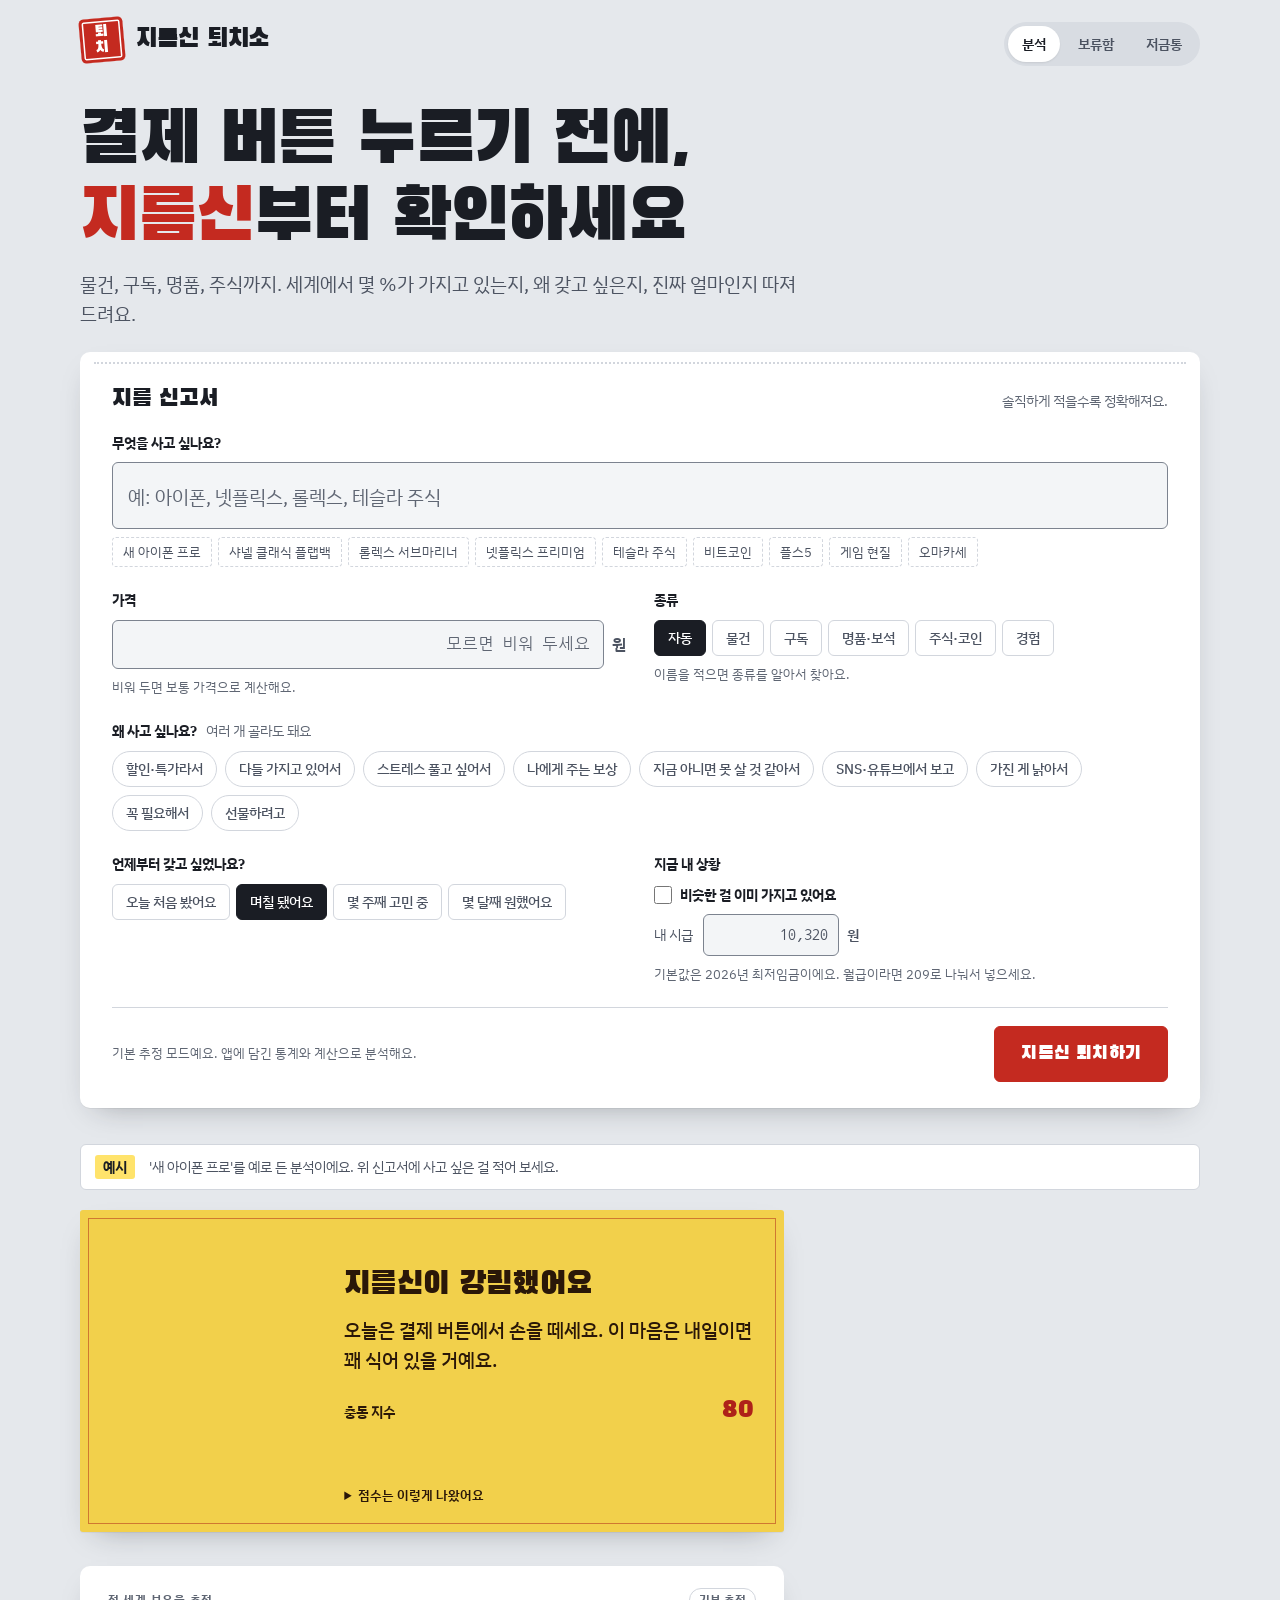
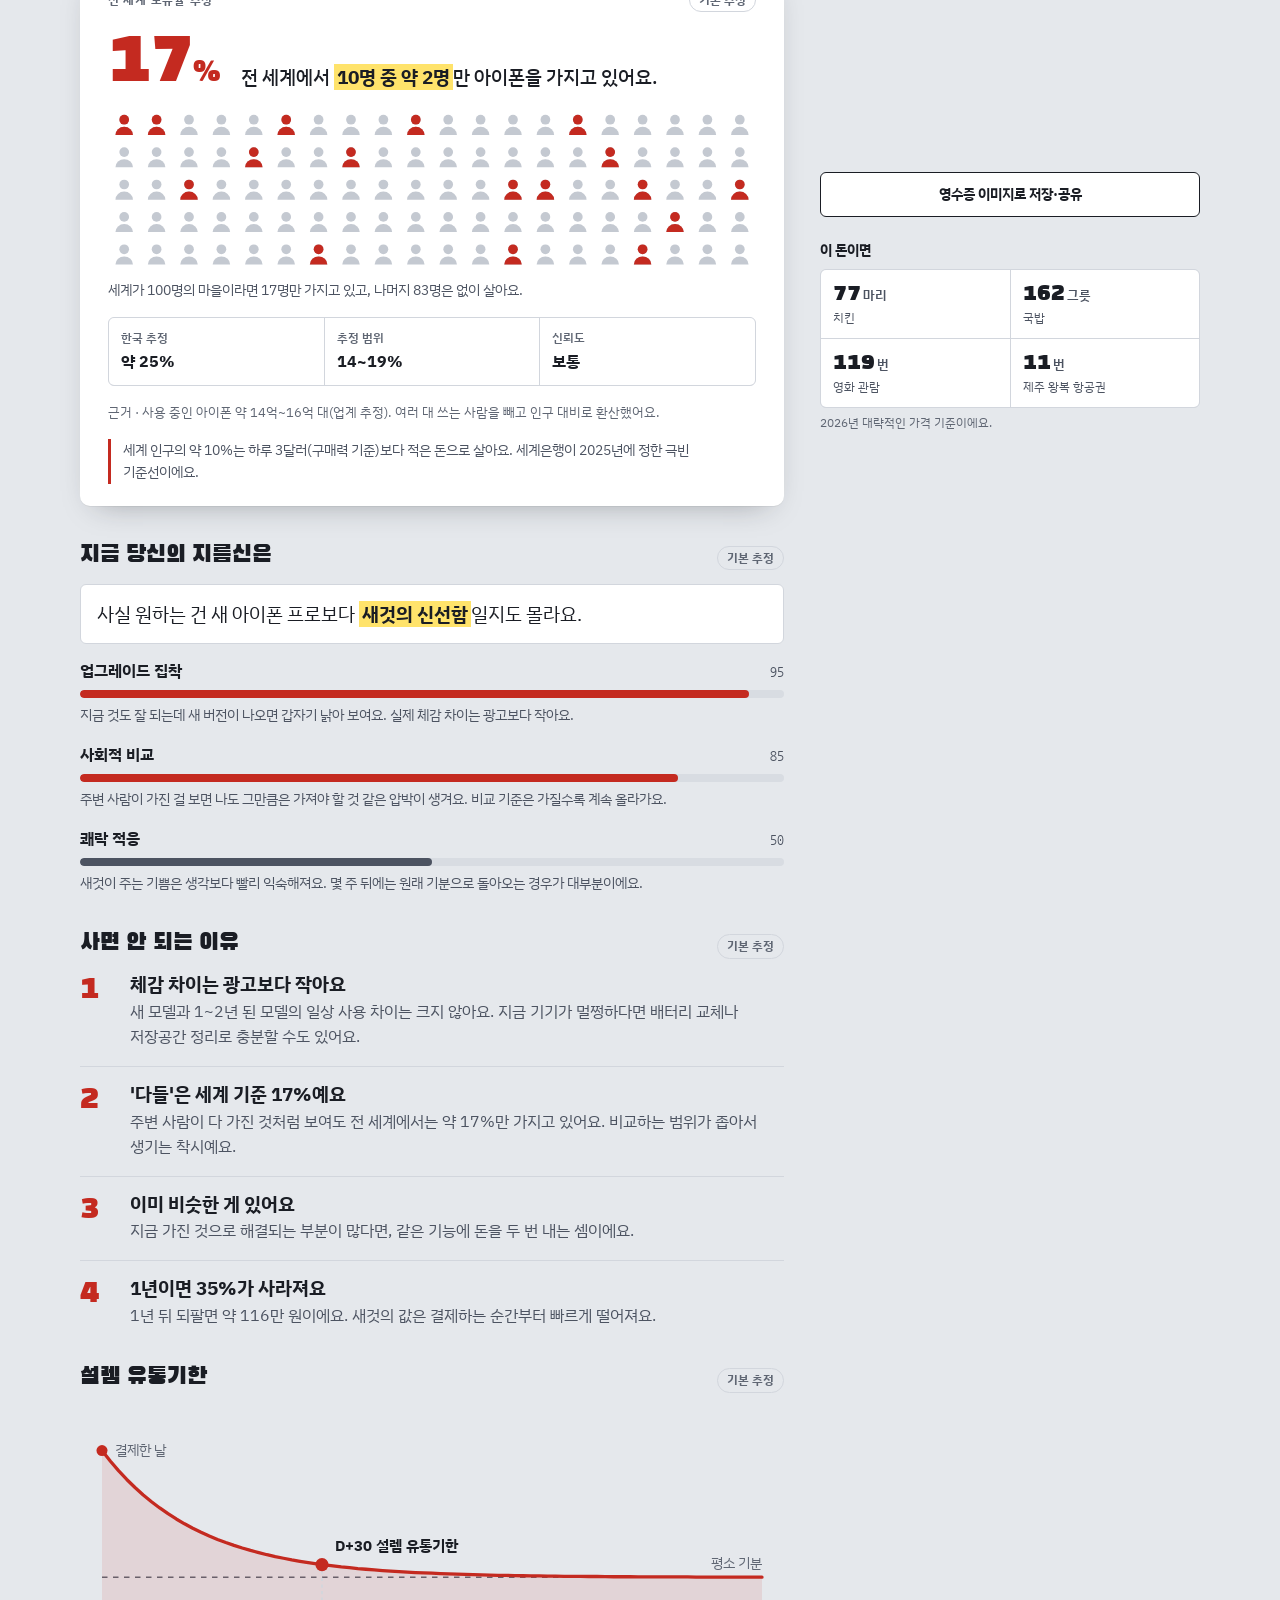
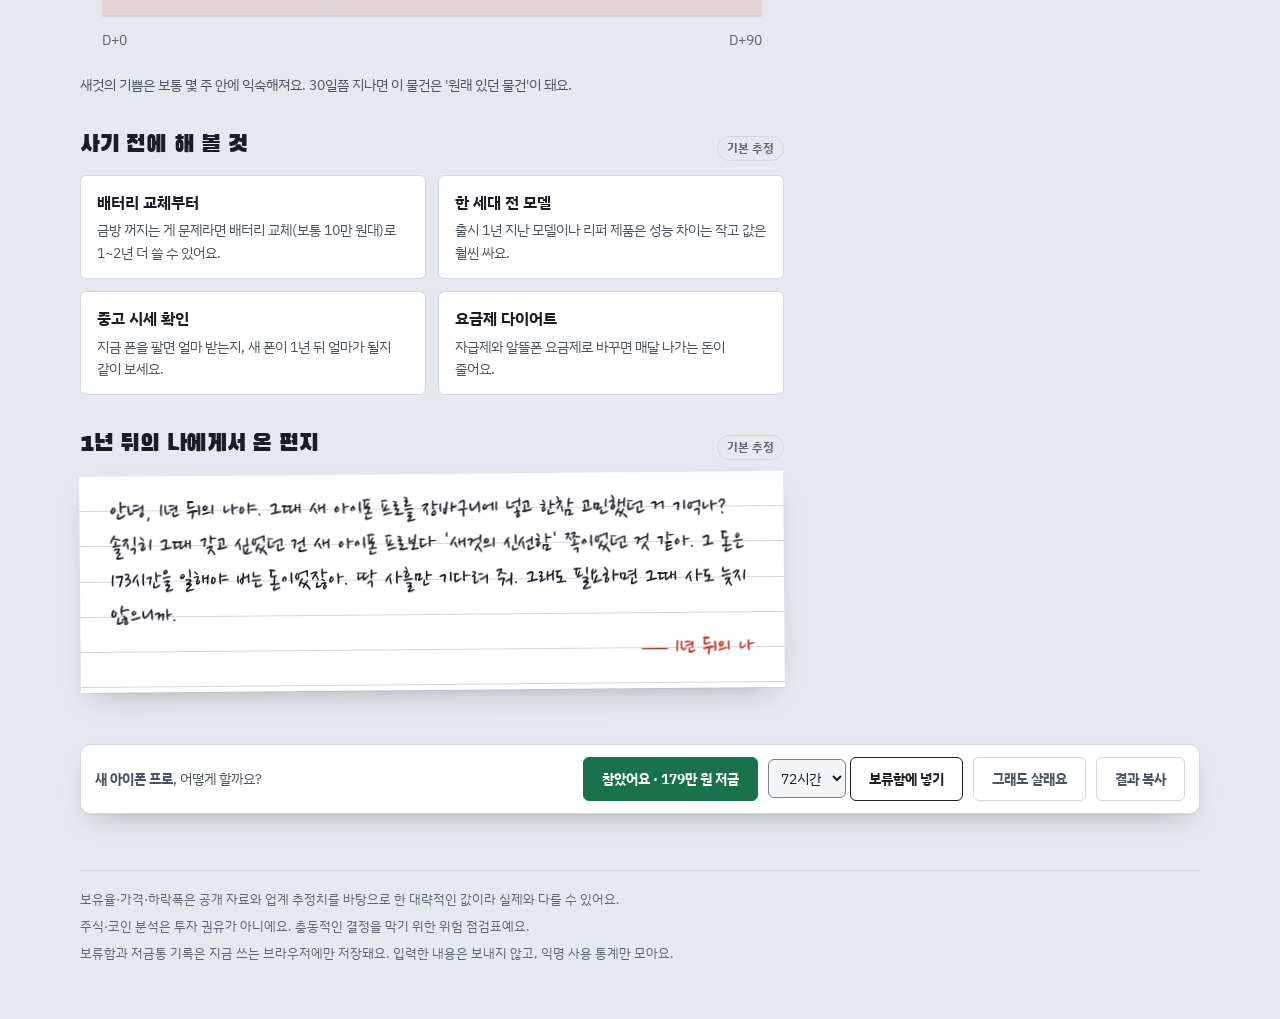
==== commit 9cb36a52: "링크 미리보기 그림의 주소를 jirumsin.com으로 바꿈 카카오톡 링크 미리보기 그림(docs/og.png)에 찍힌 옛 github.io 주소를 jirumsin.com으로 바꿔" ====
--- a/docs/index.html
+++ b/docs/index.html
@@ -14,8 +14,8 @@
 <meta property="og:title" content="지름신 퇴치소">
 <meta property="og:description" content="사고 싶은 물건·구독·명품·주식을 입력하면 세계 보유율, 구매 심리, 진짜 비용을 분석해 충동구매를 막아 주는 앱">
 <meta property="og:site_name" content="지름신 퇴치소">
-<meta property="og:url" content="https://eunhorang.github.io/jirumsin/">
-<meta property="og:image" content="https://eunhorang.github.io/jirumsin/og.png">
+<meta property="og:url" content="http://jirumsin.com/">
+<meta property="og:image" content="http://jirumsin.com/og.png?v=2">
 <meta property="og:image:width" content="1200">
 <meta property="og:image:height" content="630">
 <meta property="og:image:alt" content="'결제 중지' 도장이 찍힌 지름신 퇴치소의 결제 전 영수증">
@@ -45,7 +45,7 @@
   });
 })();
 </script>
-<script defer src="https://cloud.umami.is/script.js" data-website-id="63fd05df-3a5b-4ae9-b532-b2b4cc97c00c"></script>
+<script defer src="https://cloud.umami.is/script.js" data-website-id="63fd05df-3a5b-4ae9-b532-b2b4cc97c00c" data-domains="jirumsin.com"></script>
 <style>
 /* 지름신 퇴치소
    Layout: a checkout counter. The "지름 신고서" slip sits on top; the verdict talisman (부적) and the
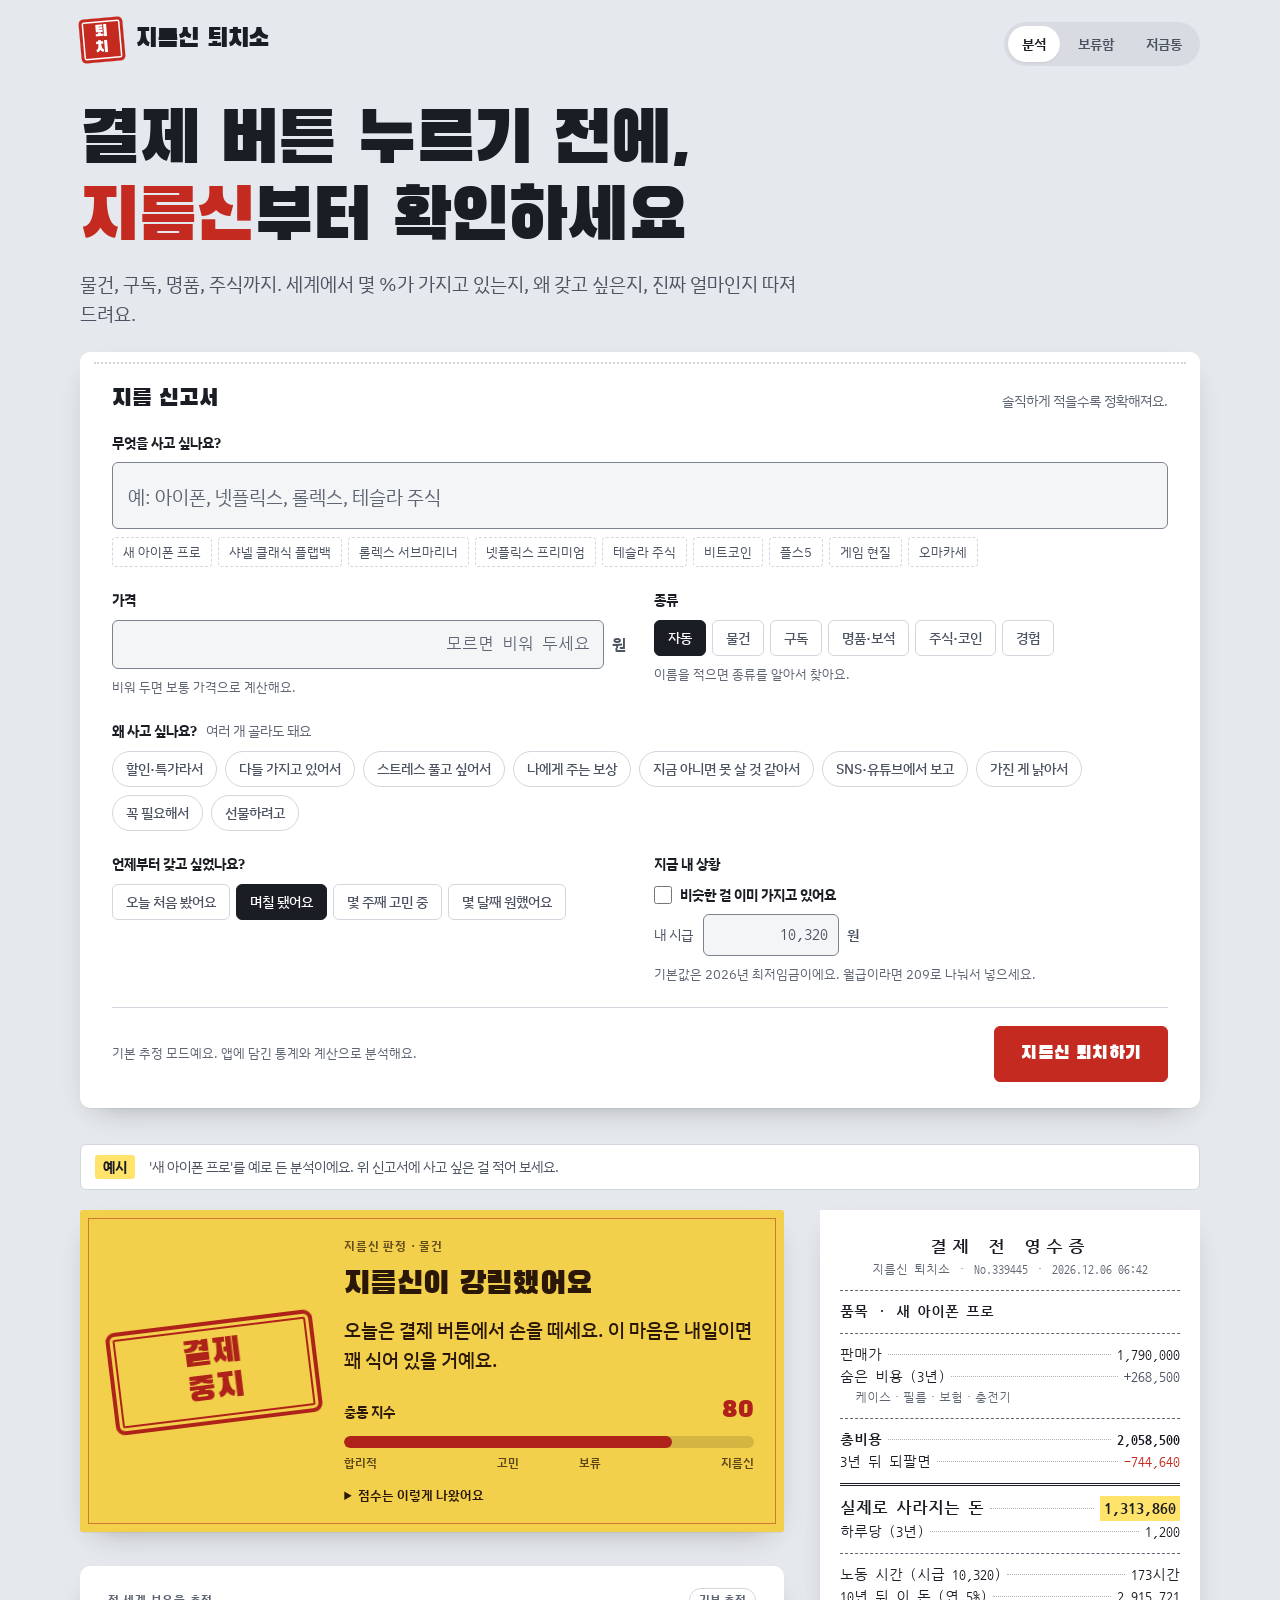
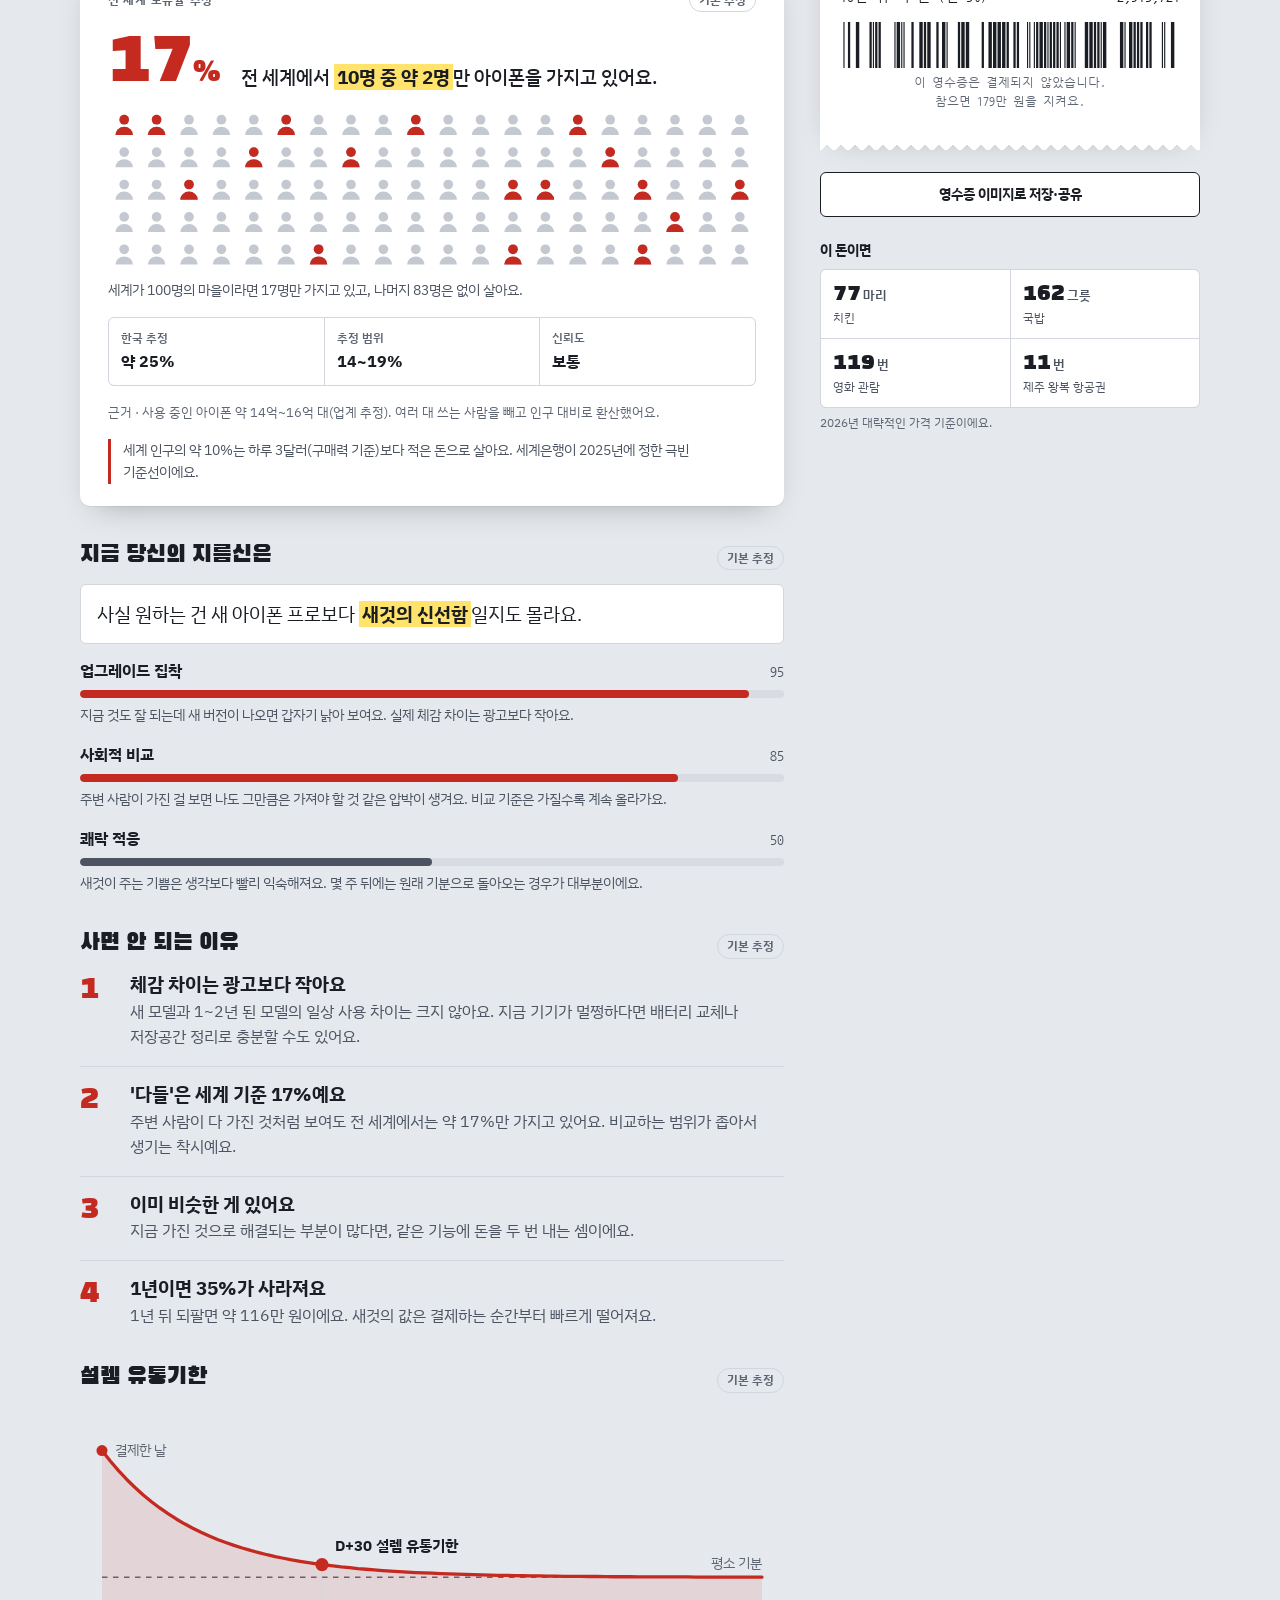
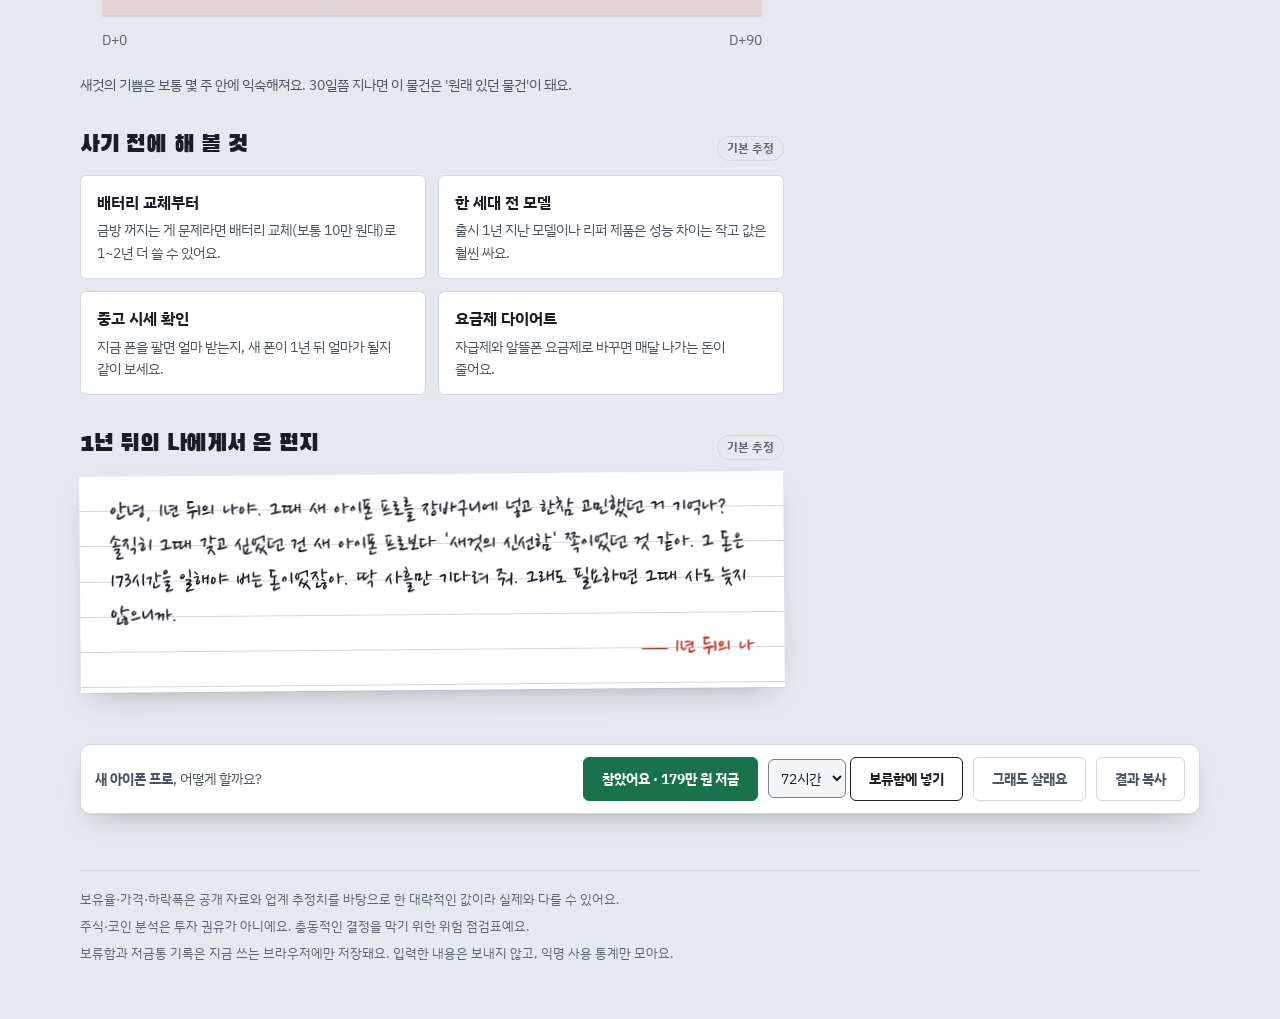
==== commit ab0bf025: "공유 영수증 이미지와 공유 문구의 주소를 jirumsin.com으로 바꿈 영수증 이미지 맨 아래와 결과 복사·공유 문구에 남아 있던 옛 github.io 주소를 jirumsin.c" ====
--- a/docs/index.html
+++ b/docs/index.html
@@ -1865,7 +1865,7 @@
 /* ── 영수증 이미지 ─────────────────────────
    SNS에 올리기 좋게 결제 전 영수증을 폭 1080px 그림으로 그린다. 화면의 밝은·어두운 모드와 상관없이 늘 같은 색으로 그린다.
    claude.ai 안에서는 downloads 기능으로 저장하고, 그 밖에서는 일반 다운로드와 휴대폰 공유 시트를 쓴다. */
-const APP_URL = 'https://eunhorang.github.io/jirumsin/';
+const APP_URL = 'http://jirumsin.com/'; // jirumsin.com의 HTTPS 인증서가 나오면 https로 바꾼다
 const CARD_C = { bg: '#F2D04B', paper: '#FFFFFF', ink: '#1A1D24', ink2: '#4C5361', ink3: '#5F6673', red: '#C42A20', mark: '#FFE36B' };
 const CARD_F = {
   mono: '"Nanum Gothic Coding", ui-monospace, Menlo, monospace',
@@ -1921,7 +1921,7 @@
     foot: `참으면 ${krw(saveAmount(a))}을 지켜요.`,
     own: `전 세계에서 ${oneIn(o.pct)}${o.pct < 50 ? '만' : '이'} ${ownVerbShort(a.type)} ${o.ref || a.name}`,
     swap: tiles.length ? `${a.type === 'sub' ? '1년 구독료면' : '이 돈이면'} ${tiles[0].n} ${comma(tiles[0].c)}${tiles[0].u}` : '',
-    url: APP_URL.replace(/^https:\/\//, '').replace(/\/$/, ''),
+    url: APP_URL.replace(/^https?:\/\//, '').replace(/\/$/, ''),
   };
   await cardFonts(['지름신 퇴치소 결제 전 영수증 이 영수증은 결제되지 않았습니다. 나도 지름신 퇴치하기…', ...stamp, ...Object.values(t), ...rows.flat()].join(''));
 
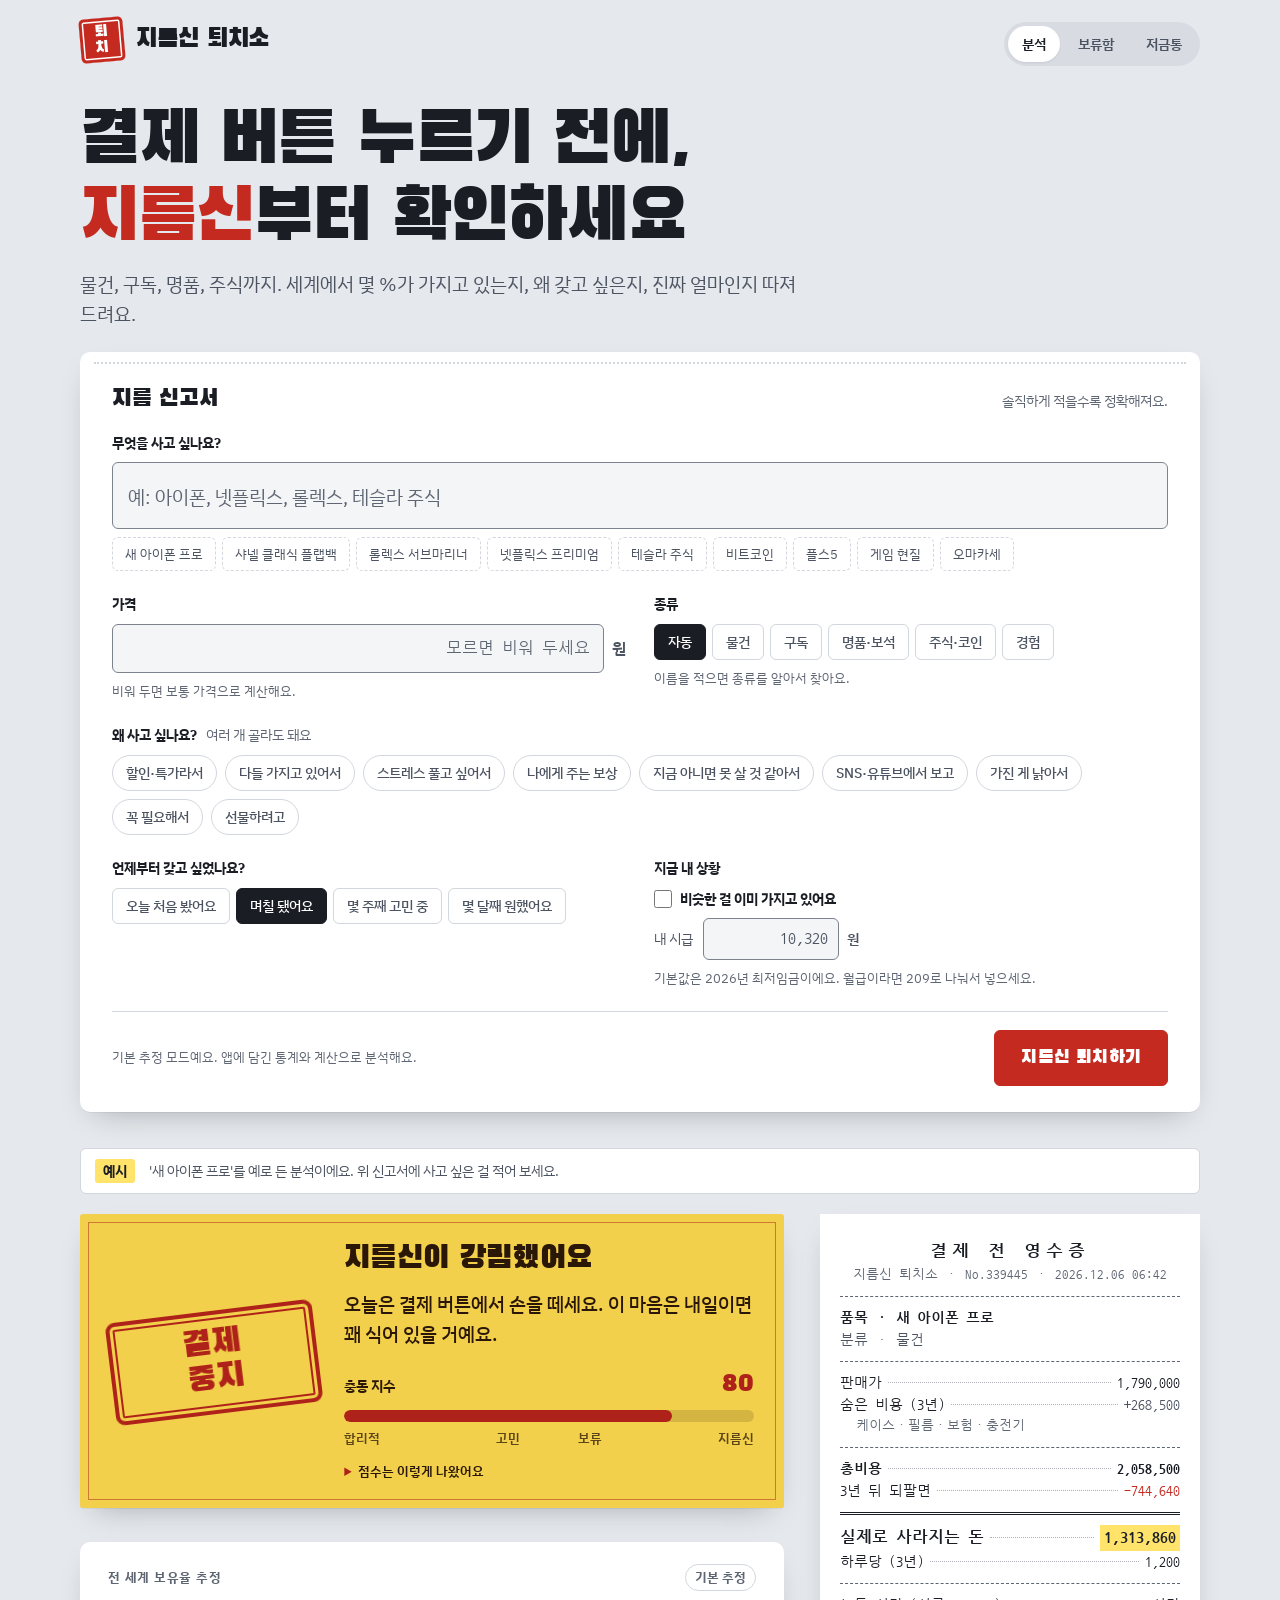
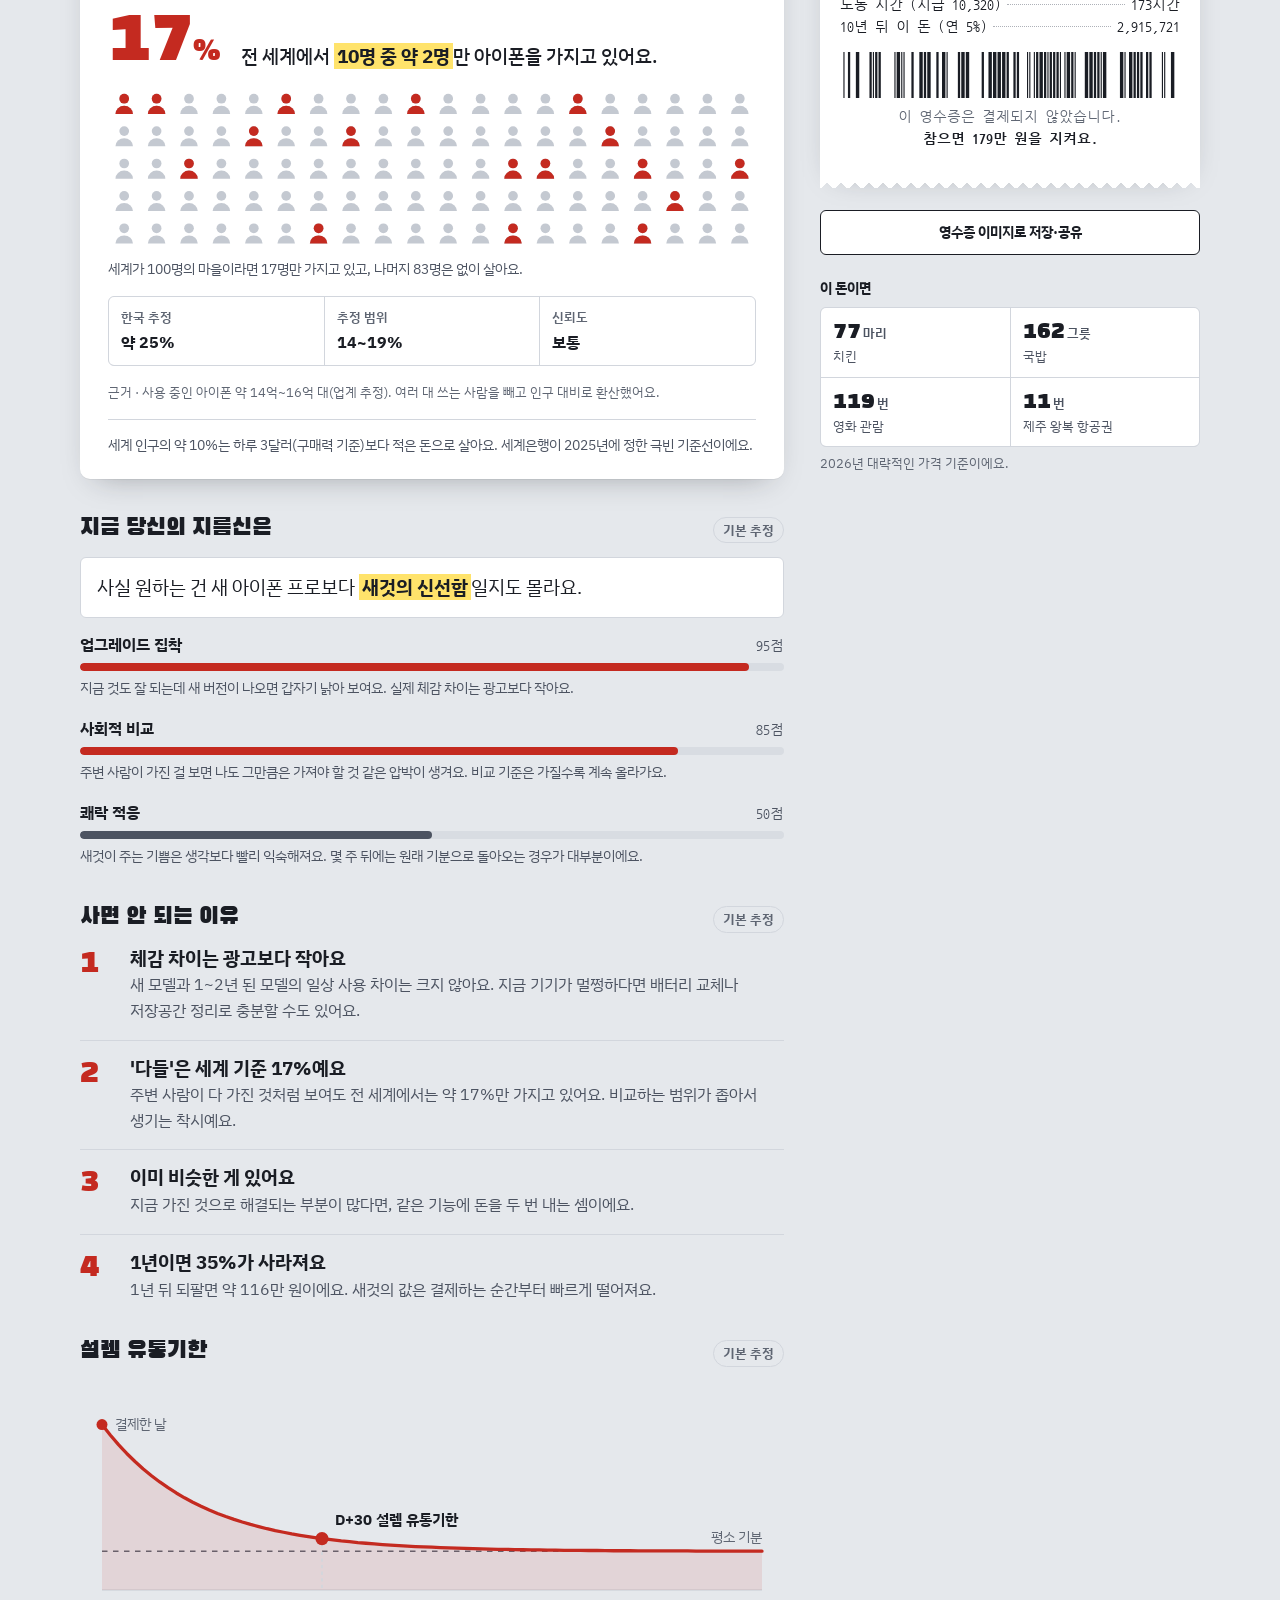
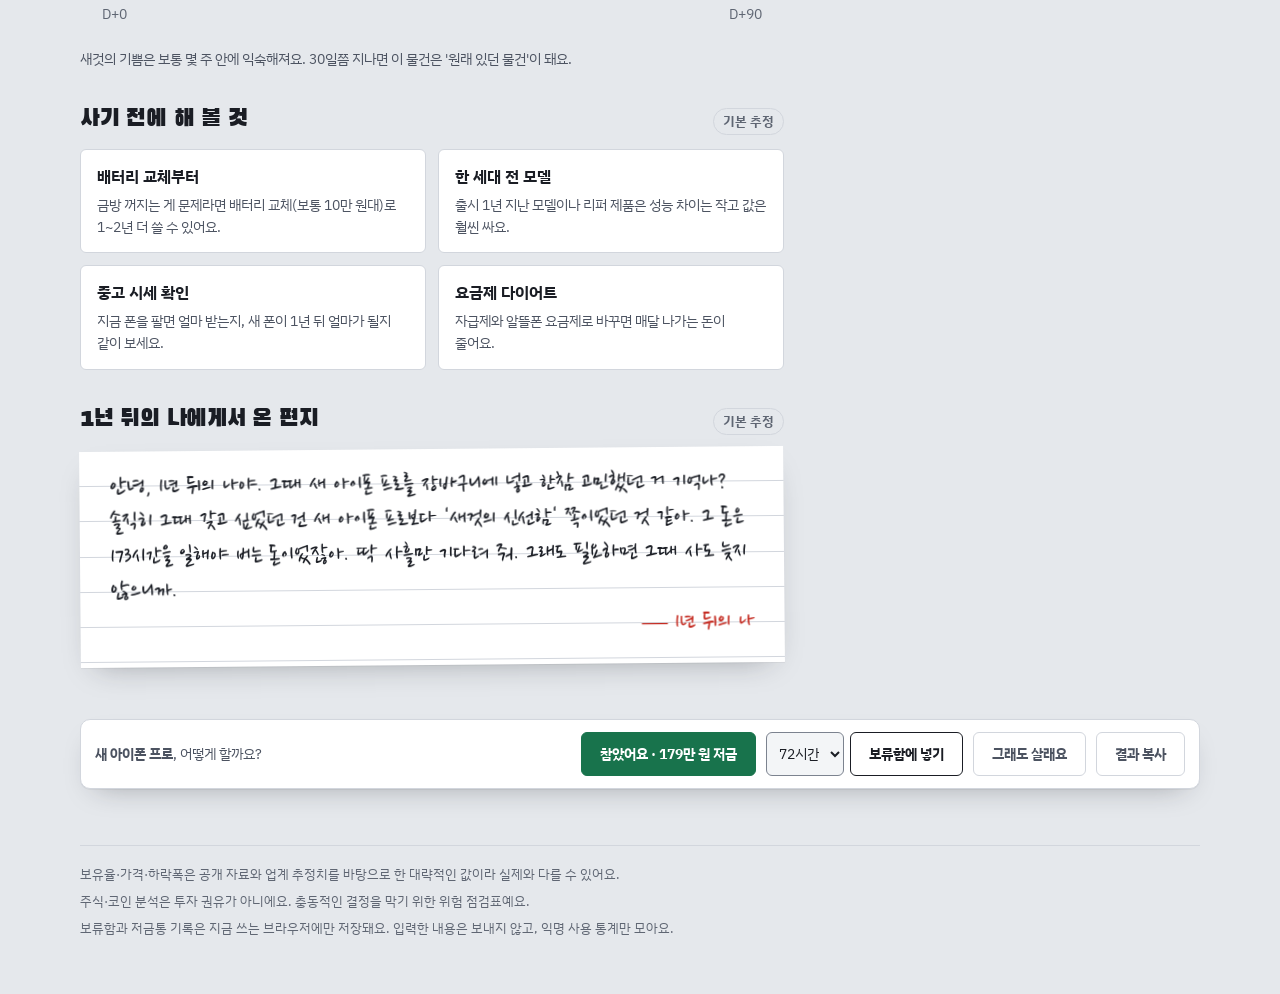
==== commit 4cfb26aa: "휴대폰 결과 화면의 누르는 자리와 작은 글씨를 다듬음 출시 전 마무리 점검(polish)에서 찾은 것을 고쳤다. 화면 생김새와 말투는 그대로 두었다.  휴대폰 결정 바의 버튼과 보" ====
--- a/docs/index.html
+++ b/docs/index.html
@@ -14,8 +14,8 @@
 <meta property="og:title" content="지름신 퇴치소">
 <meta property="og:description" content="사고 싶은 물건·구독·명품·주식을 입력하면 세계 보유율, 구매 심리, 진짜 비용을 분석해 충동구매를 막아 주는 앱">
 <meta property="og:site_name" content="지름신 퇴치소">
-<meta property="og:url" content="http://jirumsin.com/">
-<meta property="og:image" content="http://jirumsin.com/og.png?v=2">
+<!-- og:url은 일부러 넣지 않는다: 카카오톡은 og:url 주소로 미리보기를 만들어서 채널별 링크의 ?utm_source= 꼬리표가 빠진다 -->
+<meta property="og:image" content="https://jirumsin.com/og.png?v=2">
 <meta property="og:image:width" content="1200">
 <meta property="og:image:height" content="630">
 <meta property="og:image:alt" content="'결제 중지' 도장이 찍힌 지름신 퇴치소의 결제 전 영수증">
@@ -23,6 +23,9 @@
 <meta name="theme-color" content="#E5E8EC" media="(prefers-color-scheme: light)">
 <meta name="theme-color" content="#111317" media="(prefers-color-scheme: dark)">
 <link rel="icon" href="data:image/svg+xml,%3Csvg xmlns='http://www.w3.org/2000/svg' viewBox='0 0 64 64'%3E%3Crect x='4' y='4' width='56' height='56' rx='10' fill='%23C42A20'/%3E%3Ctext x='32' y='44' font-size='32' font-weight='700' text-anchor='middle' fill='%23fff' font-family='sans-serif'%3E%ED%87%B4%3C/text%3E%3C/svg%3E">
+<link rel="apple-touch-icon" href="apple-touch-icon.png">
+<link rel="manifest" href="manifest.webmanifest">
+<meta name="apple-mobile-web-app-title" content="지름신 퇴치소">
 <style>:root{color-scheme:light;padding-top:env(safe-area-inset-top,0px);padding-bottom:env(safe-area-inset-bottom,0px)}body{margin:0}img{max-width:100%}[hidden]{display:none!important}</style>
 <script>
 /* 내 방문 제외: 주소에 ?notrack=1을 붙여 열면 이 브라우저의 방문이 Umami 통계에서 빠지고, ?notrack=0이면 다시 잡힌다.
@@ -160,6 +163,7 @@
 button, input, select, textarea { font: inherit; color: inherit; }
 button { cursor: pointer; }
 :focus-visible { outline: 2px solid var(--focus); outline-offset: 2px; }
+::selection { background: var(--mark); color: var(--ink); }
 h2[tabindex="-1"]:focus { outline: none; }
 .wrap { max-width: 1120px; margin-inline: auto; }
 .num { font-variant-numeric: tabular-nums; }
@@ -191,7 +195,7 @@
 .tab[aria-selected="true"] { background: var(--paper); color: var(--ink); box-shadow: 0 1px 2px rgba(0, 0, 0, .08); }
 .tab .badge {
   min-width: 20px; padding: 0 6px; border-radius: 999px;
-  background: var(--red); color: var(--on-red); font-size: .72rem; line-height: 20px; text-align: center;
+  background: var(--red); color: var(--on-red); font-size: var(--t-xs); line-height: 20px; text-align: center;
 }
 .tab .badge.save { background: var(--save); color: var(--paper); }
 .tab .badge:empty { display: none; }
@@ -227,6 +231,8 @@
 .field > legend { margin-bottom: 8px; }
 .opt { font-weight: 400; color: var(--ink-3); margin-left: 6px; }
 .hint { color: var(--ink-3); font-size: var(--t-xs); }
+.hint.is-check { color: var(--ink); font-weight: 600; }
+.hint .link-btn { font-size: inherit; white-space: nowrap; padding: 6px 0; margin: -6px 0; }
 .input, .money input {
   width: 100%; min-width: 0;
   background: var(--paper-2); border: 1.5px solid var(--field); border-radius: var(--r-sm);
@@ -246,7 +252,7 @@
 .examples { display: flex; flex-wrap: wrap; gap: 6px; }
 .ex {
   border: 1px dashed var(--rule); background: transparent; color: var(--ink-2);
-  padding: 4px 10px; border-radius: 4px; font-size: var(--t-xs);
+  padding: 6px 12px; border-radius: var(--r-sm); font-size: var(--t-xs);
 }
 .ex:hover { border-color: var(--ink-3); color: var(--ink); background: var(--paper-2); }
 
@@ -266,6 +272,7 @@
 .pick input:focus-visible + span { outline: 2px solid var(--focus); outline-offset: 2px; }
 .pick.is-need input:checked + span { background: var(--save); border-color: var(--save); color: var(--paper); }
 .check { display: flex; align-items: center; gap: 8px; font-size: var(--t-sm); color: var(--ink-2); cursor: pointer; }
+.field > .check { padding-block: 8px; margin-block: -8px; } /* 줄 간격은 그대로 두고 누르는 자리만 넓힌다 */
 .check input { width: 18px; height: 18px; accent-color: var(--ink); margin: 0; }
 .wage { display: flex; align-items: center; gap: 10px; flex-wrap: wrap; font-size: var(--t-sm); color: var(--ink-2); }
 
@@ -336,9 +343,11 @@
 .sec { display: grid; gap: 14px; min-width: 0; }
 .sec-h { display: flex; align-items: baseline; justify-content: space-between; gap: 6px 14px; flex-wrap: wrap; }
 .sec-h h3 { font-family: var(--font-display); font-weight: 400; font-size: var(--t-xl); letter-spacing: -.01em; }
-.eyebrow { font-size: .78rem; font-weight: 700; letter-spacing: .06em; color: var(--ink-3); }
+.eyebrow { font-size: var(--t-xs); font-weight: 700; letter-spacing: .06em; color: var(--ink-3); }
+/* 보유율 카드는 큰 숫자가 앞에 서므로 구역 제목을 작게 둔다(제목 요소는 그대로 h3) */
+.sec-h h3.eyebrow { font-family: var(--font-body); font-size: var(--t-xs); font-weight: 700; letter-spacing: .06em; line-height: 1.6; }
 .src {
-  font-size: .72rem; font-weight: 700; padding: 2px 9px; border-radius: 999px;
+  font-size: var(--t-xs); font-weight: 700; padding: 2px 9px; border-radius: 999px;
   border: 1px solid var(--rule); color: var(--ink-3); white-space: nowrap;
 }
 .src.ai { border-color: var(--red); color: var(--red); }
@@ -367,7 +376,6 @@
 }
 .stamp.hit { animation: stamp-in .45s cubic-bezier(.2, .9, .3, 1.25) both; }
 .charm-body { display: grid; gap: 10px; min-width: 0; }
-.charm-body .eyebrow { color: var(--charm-ink); opacity: .7; }
 .charm h2 { font-family: var(--font-display); font-weight: 400; font-size: var(--t-2xl); line-height: 1.2; }
 .charm .line { font-size: var(--t-lg); font-weight: 500; }
 .meter { display: grid; gap: 6px; margin-top: 4px; }
@@ -375,12 +383,13 @@
 .meter-top b { font-family: var(--font-display); font-weight: 400; font-size: 1.6rem; color: var(--charm-red); }
 .meter-track { position: relative; height: 12px; border-radius: 999px; background: rgba(42, 23, 8, .14); overflow: hidden; }
 .meter-fill { position: absolute; inset: 0 auto 0 0; background: var(--charm-red); border-radius: 999px; transition: width .6s ease; }
-.meter-scale { display: grid; grid-template-columns: repeat(4, 1fr); font-size: .72rem; font-weight: 600; opacity: .75; }
+.meter-scale { display: grid; grid-template-columns: repeat(4, 1fr); font-size: var(--t-xs); font-weight: 600; opacity: .75; }
 .meter-scale span:nth-child(2) { text-align: center; }
 .meter-scale span:nth-child(3) { text-align: center; }
 .meter-scale span:last-child { text-align: right; }
 .why-score { font-size: var(--t-xs); }
-.why-score summary { cursor: pointer; font-weight: 600; width: fit-content; padding-block: 2px; }
+.why-score summary { cursor: pointer; font-weight: 600; width: fit-content; padding-block: 10px; margin-block: -8px; }
+.why-score summary::marker { color: var(--charm-red); }
 .why-score ul { margin: 6px 0 0; padding-left: 1.1em; }
 @media (max-width: 560px) { .charm { grid-template-columns: minmax(0, 1fr); } .stamp { justify-self: start; } }
 
@@ -398,11 +407,11 @@
 .crowd figcaption { color: var(--ink-2); font-size: var(--t-sm); }
 .facts { display: grid; grid-template-columns: repeat(3, minmax(0, 1fr)); gap: 1px; background: var(--rule); border: 1px solid var(--rule); border-radius: var(--r-sm); overflow: hidden; margin: 0; }
 .facts div { background: var(--paper); padding: 10px 12px; display: grid; gap: 2px; }
-.facts dt { font-size: .75rem; color: var(--ink-3); font-weight: 600; }
+.facts dt { font-size: var(--t-xs); color: var(--ink-3); font-weight: 600; }
 .facts dd { margin: 0; font-weight: 700; font-variant-numeric: tabular-nums; }
 @media (max-width: 520px) { .facts { grid-template-columns: minmax(0, 1fr); } }
 .basis { font-size: var(--t-xs); color: var(--ink-3); }
-.perspective { font-size: var(--t-sm); color: var(--ink-2); border-left: 3px solid var(--red); padding-left: 12px; }
+.perspective { font-size: var(--t-sm); color: var(--ink-2); border-top: 1px solid var(--rule); padding-top: 14px; }
 
 /* ── 결제 전 영수증 ───────────────────────── */
 .receipt {
@@ -417,8 +426,9 @@
     linear-gradient(135deg, var(--paper) 50%, transparent 50%) 0 0 / 14px 12px repeat-x,
     linear-gradient(225deg, var(--paper) 50%, transparent 50%) 0 0 / 14px 12px repeat-x;
 }
-.rc-title { text-align: center; font-weight: 700; font-size: 1.05rem; letter-spacing: .3em; }
-.rc-meta { text-align: center; color: var(--ink-3); font-size: .74rem; }
+.rc-title { text-align: center; font-weight: 700; font-size: 1.05rem; letter-spacing: .3em; line-height: 1.6; }
+.rc-meta { text-align: center; color: var(--ink-3); font-size: var(--t-xs); }
+.rc-kind { color: var(--ink-2); }
 .rc-rule { border: 0; border-top: 1px dashed var(--ink-3); margin: 10px 0; }
 .rc-rule.double { border-top: 3px double var(--ink); }
 .rc-line { display: flex; align-items: baseline; gap: 6px; }
@@ -430,18 +440,19 @@
 .rc-line.total { font-weight: 700; }
 .rc-line.grand { font-weight: 700; font-size: 1rem; }
 .rc-line.grand .v { background: var(--mark); padding: 0 4px; }
-.rc-sub { color: var(--ink-3); font-size: .76rem; padding-left: 1.2em; }
-.rc-ctl { display: grid; gap: 4px; margin: 6px 0 2px; font-size: .78rem; color: var(--ink-2); }
+.rc-sub { color: var(--ink-3); font-size: var(--t-xs); padding-left: 1.2em; }
+.rc-ctl { display: grid; gap: 4px; margin: 6px 0 2px; font-size: var(--t-xs); color: var(--ink-2); }
 .rc-ctl input { width: 100%; height: 24px; margin: 0; accent-color: var(--red); }
 .barcode { margin-top: 14px; }
 .barcode svg { display: block; width: 100%; height: 46px; }
-.rc-foot { text-align: center; font-size: .74rem; color: var(--ink-3); margin-top: 6px; }
+.rc-foot { text-align: center; font-size: var(--t-sm); color: var(--ink-3); margin-top: 8px; }
+.rc-foot b { color: var(--ink); }
 .swap-h { font-weight: 700; font-size: var(--t-sm); margin-bottom: 8px; }
 .swap { display: grid; grid-template-columns: repeat(2, minmax(0, 1fr)); gap: 1px; background: var(--rule); border: 1px solid var(--rule); border-radius: var(--r-sm); overflow: hidden; }
 .swap div { background: var(--paper); padding: 10px 12px; display: grid; gap: 0; }
 .swap b { font-family: var(--font-display); font-weight: 400; font-size: 1.45rem; line-height: 1.2; font-variant-numeric: tabular-nums; }
-.swap span { font-size: .78rem; color: var(--ink-2); }
-.swap-note { font-size: .72rem; color: var(--ink-3); margin-top: 6px; }
+.swap span { font-size: var(--t-xs); color: var(--ink-2); }
+.swap-note { font-size: var(--t-xs); color: var(--ink-3); margin-top: 6px; }
 
 /* ── 심리·이유·대안 ─────────────────────── */
 .want { background: var(--paper); border-radius: var(--r-sm); padding: 14px 16px; font-size: var(--t-lg); border: 1px solid var(--rule); }
@@ -459,6 +470,7 @@
 .reasons li { counter-increment: r; display: grid; grid-template-columns: 2.4rem minmax(0, 1fr); gap: 2px 12px; padding-bottom: 16px; border-bottom: 1px solid var(--rule); }
 .reasons li:last-child { border-bottom: 0; padding-bottom: 0; }
 .reasons li::before { content: counter(r); grid-row: span 2; font-family: var(--font-display); font-size: 2rem; line-height: 1; color: var(--red); }
+.reasons.is-ok li::before { color: var(--save); }
 .reasons h4 { font-size: var(--t-lg); font-weight: 700; }
 .reasons p { color: var(--ink-2); }
 .curve svg { display: block; width: 100%; height: auto; }
@@ -487,7 +499,7 @@
 
 /* ── 반론하기 ───────────────────────────── */
 .msgs { display: grid; gap: 10px; }
-.msg { max-width: 88%; padding: 10px 14px; border-radius: 14px; white-space: pre-line; font-size: var(--t-sm); }
+.msg { max-width: 88%; padding: 10px 14px; border-radius: var(--r-md); white-space: pre-line; font-size: var(--t-sm); }
 .msg.me { justify-self: end; background: var(--ink); color: var(--paper); border-bottom-right-radius: 4px; }
 .msg.ai { justify-self: start; background: var(--paper); border: 1px solid var(--rule); border-bottom-left-radius: 4px; }
 .chat-form { display: flex; gap: 8px; align-items: flex-end; }
@@ -501,7 +513,7 @@
   padding: 12px 14px;
 }
 .actions .grow { flex: 1 1 12em; min-width: 0; font-size: var(--t-sm); color: var(--ink-2); }
-.hold { display: flex; gap: 4px; align-items: center; flex-wrap: wrap; }
+.hold { display: flex; gap: 6px; align-items: stretch; flex-wrap: wrap; }
 .hold select { background: var(--paper-2); border: 1.5px solid var(--field); border-radius: var(--r-sm); padding: 8px 8px; font-size: var(--t-sm); }
 .buy-panel { background: var(--paper); border-radius: var(--r-md); border: 1px solid var(--rule); padding: 18px; display: grid; gap: 12px; }
 .buy-panel ul { list-style: none; margin: 0; padding: 0; display: grid; gap: 8px; }
@@ -580,7 +592,7 @@
 .cv-text { fill: var(--ink-3); font-size: 13px; font-family: var(--font-body); }
 .cv-label { fill: var(--ink); font-size: 14px; font-weight: 700; font-family: var(--font-body); }
 .rc-item { font-weight: 700; overflow-wrap: anywhere; }
-.swap b small { font-family: var(--font-body); font-size: .8rem; font-weight: 600; margin-left: 2px; color: var(--ink-2); }
+.swap b small { font-family: var(--font-body); font-size: var(--t-xs); font-weight: 600; margin-left: 2px; color: var(--ink-2); }
 .wcard .ask { flex-basis: 100%; color: var(--ink-2); font-size: var(--t-sm); }
 .jar-fill { fill: var(--save); opacity: .26; }
 .jar-glass { fill: none; stroke: var(--ink); stroke-width: 3; }
@@ -603,10 +615,11 @@
 .card-msg:empty { display: none; }
 .card-btns { display: flex; flex-wrap: wrap; gap: 8px; }
 .card-btns .btn { flex: 1 1 auto; }
-/* 휴대폰: 결정 바를 두 줄로 줄여 화면을 덜 가린다 */
+/* 휴대폰: 결정 바를 두 줄로 줄여 화면을 덜 가린다. 반대되는 결정이 붙어 있으니 누르는 자리는 44px를 지킨다 */
 @media (max-width: 560px) {
-  .actions { gap: 6px; padding: 8px; }
-  .actions .btn { padding: 8px 10px; font-size: var(--t-xs); }
+  .tab { padding-block: 10px; }
+  .actions { gap: 8px; padding: 8px; }
+  .actions .btn { min-height: 44px; padding: 8px 10px; font-size: var(--t-xs); }
   .actions.is-done .grow { flex-basis: 100%; }
   .actions:not(.is-done) { display: grid; grid-template-columns: minmax(0, 1fr) auto; }
   .actions:not(.is-done) .grow { display: none; }
@@ -614,7 +627,7 @@
   .actions [data-act="buy"] { grid-area: 1 / 2; }
   .actions .hold { grid-area: 2 / 1; flex-wrap: nowrap; }
   .actions [data-act="copy"] { grid-area: 2 / 2; }
-  .hold select { padding: 6px 4px; font-size: var(--t-xs); }
+  .hold select { min-height: 44px; padding: 6px 4px; font-size: var(--t-xs); }
 }
 </style>
 </head>
@@ -646,15 +659,17 @@
         <div class="field">
           <label for="item">무엇을 사고 싶나요?</label>
           <input class="input input-item" id="item" name="item" type="text" autocomplete="off" maxlength="60" placeholder="예: 아이폰, 넷플릭스, 롤렉스, 테슬라 주식">
+          <p class="hint is-check" id="item-err" hidden>무엇을 사고 싶은지 먼저 적어 주세요.</p>
           <div class="examples" id="examples" role="group" aria-label="예시로 채워 보기"></div>
+          <p class="hint" id="ex-note" hidden></p>
         </div>
         <div class="row">
           <div class="field">
             <label for="price" id="price-label">가격</label>
-            <div class="money"><input id="price" name="price" type="text" inputmode="numeric" autocomplete="off" placeholder="모르면 비워 두세요"><span>원</span></div>
+            <div class="money"><input id="price" name="price" type="text" inputmode="numeric" autocomplete="off" placeholder="모르면 비워 두세요" aria-describedby="price-hint"><span>원</span></div>
             <p class="hint" id="price-hint">비워 두면 보통 가격으로 계산해요.</p>
           </div>
-          <fieldset class="field">
+          <fieldset class="field" aria-describedby="type-hint">
             <legend>종류</legend>
             <div class="seg" id="type-seg"></div>
             <p class="hint" id="type-hint"></p>
@@ -729,7 +744,10 @@
 "use strict";
 /* ── 물건 사전 ─────────────────────────────
    [id, 키워드(| 구분, 소문자·공백 없이), 기준 이름, 분류, 세계 보유율 %, 하한, 상한, 한국 %, 보통 가격(원·구독은 월), 근거, 덧붙임]
-   보유율은 세계 인구 약 83억 명 대비 "지금 가진(구독 중인, 보유한) 사람"의 대략적인 비율이다. */
+   보유율은 세계 인구 약 83억 명 대비 "지금 가진(구독 중인, 보유한) 사람"의 대략적인 비율이다.
+   옷·가구처럼 거의 모두 가진 생필품이나 목적지가 정해지지 않은 여행은 "몇 %가 가졌나"로 견줄 수 없어서
+   보유율 칸을 null로 두고 덧붙임의 ownNote(숫자 대신 보여 줄 한 문장)를 쓴다. basic은 생필품 표시다.
+   투자 항목의 note는 과거 최대 하락 설명이니 섞지 않는다. */
 const ITEMS = [
   // 스마트폰·전자기기
   ['iphone', '아이폰|iphone', '아이폰', 'phone', 17, 14, 19, 25, 1550000, '사용 중인 아이폰 약 14억~16억 대(업계 추정). 여러 대 쓰는 사람을 빼고 인구 대비로 환산했어요.'],
@@ -750,7 +768,7 @@
   ['xbox', '엑스박스|xbox', '엑스박스', 'console', 0.4, 0.3, 0.5, 0.5, 700000, 'Xbox Series X|S 누적 약 3천만 대(업계 추정) 기준이에요.'],
   ['gamingpc', '게이밍pc|게임용pc|게이밍컴퓨터|그래픽카드|rtx|데스크탑|본체|컴퓨터', '게이밍 PC', 'device', 2, 1.5, 3, 8, 2500000, '스팀 월간 이용자 1억 3천만 명 이상(업계 추정) 기준이에요.'],
   ['keyboard', '기계식키보드|키보드|마우스|모니터|커스텀키보드', '고급 키보드·모니터', 'device', 5, 2, 10, 20, 300000, '고급 PC 주변기기 사용자 규모를 대략 추정했어요.'],
-  ['camera', '카메라|미러리스|dslr|렌즈|라이카|leica|후지필름|캐논|니콘|소니a7', '카메라', 'hobby', 0.9, 0.6, 1.2, 4, 2500000, '렌즈 교환식 카메라는 연간 수백만 대 출하, 사용 중인 기기는 수천만 대 규모예요(업계 추정).'],
+  ['camera', '카메라|미러리스|dslr|렌즈|라이카|leica|후지필름|캐논|니콘|소니a7', '렌즈 교환식 카메라', 'hobby', 0.9, 0.6, 1.2, 4, 2500000, '렌즈 교환식 카메라는 연간 수백만 대 출하, 사용 중인 기기는 수천만 대 규모예요(업계 추정).'],
   ['drone', '드론|dji|매빅|mavic', '드론', 'hobby', 0.3, 0.2, 0.5, 1, 1200000, '소비자용 드론 사용 대수 약 2천만~4천만 대(업계 추정) 기준이에요.'],
   // 가전·가구
   ['robotvac', '로봇청소기|로청|로보락|roborock|제트봇', '로봇청소기', 'appliance', 1.5, 1, 2.5, 12, 1300000, '로봇청소기 보유 가구 약 1억 가구 안팎(업계 추정)을 구매자 기준으로 환산했어요.'],
@@ -758,7 +776,7 @@
   ['massage', '안마의자|마사지체어|바디프랜드', '안마의자', 'appliance', 0.3, 0.1, 0.5, 5, 3000000, '주요 시장(한국·일본·중국)의 보급률로 대략 환산했어요.'],
   ['tv', 'oled|올레드|qled|tv|티비|텔레비전', '대형·OLED TV', 'appliance', 1, 0.6, 1.5, 12, 2500000, 'OLED TV 누적 출하 수천만 대 규모(업계 추정) 기준이에요.'],
   ['chair', '허먼밀러|에어론|aeron|스틸케이스|시디즈', '고급 사무용 의자', 'appliance', 0.1, 0.05, 0.2, 0.8, 2000000, '고급 사무용 의자 브랜드의 판매 규모로 대략 추정했어요.'],
-  ['furniture', '소파|침대|매트리스|책상|가구|식탁', '가구', 'appliance', 30, 15, 45, null, 1500000, '일반 가구는 흔한 편이에요. 고급 브랜드 가구는 훨씬 드물어요.'],
+  ['furniture', '소파|침대|매트리스|책상|가구|식탁', '가구', 'appliance', null, null, null, null, 1500000, '흔한 물건이라 세계 보유율로 견주지 않았어요. 고급 브랜드 가구는 훨씬 드물어요.', { ownNote: '가구는 흔한 물건이에요.', basic: true }],
   // 자동차
   ['tesla_car', '테슬라|tesla|모델y|모델3|모델s|모델x|사이버트럭', '테슬라', 'car', 0.11, 0.09, 0.12, 0.4, 55000000, '테슬라 누적 인도 약 900만 대(연간 인도량 합산 추정) 기준이에요.'],
   ['ev', '전기차|전기자동차|아이오닉|ev3|ev6|ev9|byd', '전기차', 'car', 1, 0.8, 1.2, 1.7, 50000000, '2025년 한 해 전기차 판매만 2천만 대 이상(IEA)이에요. 누적 약 8천만~9천만 대를 인구 대비로 환산했어요.'],
@@ -779,8 +797,8 @@
   ['gold_jewel', '금목걸이|금반지|금팔찌|금귀걸이|순금|18k|14k|돌반지', '금 장신구', 'gold', 30, 20, 40, 50, 1500000, '인도·중국·중동 등에서는 금 장신구가 매우 흔해요. 지역별 관행으로 대략 추정했어요.'],
   ['gold_bar', '골드바|금괴|실물금|금투자|금테크', '골드바(실물 금)', 'gold', 1.5, 0.5, 3, 3, 5000000, '실물 금 투자자 규모를 대략 추정했어요.', { dep1: .13, hiddenT: '부가세 10%와 매매 수수료가 사는 순간 빠져요' }],
   ['sneakers_ltd', '한정판|리셀|조던|jordan|이지부스트|yeezy|덩크|dunk|콜라보', '한정판 스니커즈', 'fashion', 0.5, 0.2, 1, 3, 300000, '스니커즈 리셀 시장 규모로 대략 추정했어요.'],
-  ['sneakers', '운동화|스니커즈|나이키|nike|뉴발란스|아디다스|adidas|러닝화', '운동화', 'fashion', 25, 15, 35, 60, 150000, '브랜드 운동화는 흔한 편이에요(연간 판매 수십억 켤레, 업계 추정).'],
-  ['clothes', '옷|패딩|코트|자켓|재킷|원피스|청바지|니트|셔츠|후드|맨투맨|가디건|정장', '의류', 'fashion', 45, 30, 60, null, 150000, '일반 의류는 대부분 비슷한 걸 이미 가지고 있어요. 대략 추정이에요.'],
+  ['sneakers', '운동화|스니커즈|나이키|nike|뉴발란스|아디다스|adidas|러닝화', '브랜드 운동화', 'fashion', 25, 15, 35, 60, 150000, '브랜드 운동화는 흔한 편이에요(연간 판매 수십억 켤레, 업계 추정).'],
+  ['clothes', '옷|패딩|코트|자켓|재킷|원피스|청바지|니트|셔츠|후드|맨투맨|가디건|정장', '의류', 'fashion', null, null, null, null, 150000, '거의 모두가 가진 생필품이라 세계 보유율로 견주지 않았어요.', { ownNote: '옷은 대부분 비슷한 걸 이미 가지고 있어요.', basic: true }],
   ['perfume', '향수|니치향수|딥디크|바이레도|조말론|르라보|퍼퓸', '향수', 'beauty', 10, 5, 15, 25, 250000, '향수를 꾸준히 쓰는 사람 규모를 대략 추정했어요.'],
   ['cosmetics', '화장품|립스틱|쿠션|세럼|크림|스킨케어|앰플|파운데이션|올리브영', '화장품', 'beauty', 40, 30, 50, null, 60000, '기초·색조 화장품 사용자는 흔해요. 대략 추정이에요.'],
   ['supplement', '영양제|건강기능식품|다이어트|보충제|프로틴|유산균|비타민', '영양제·다이어트 제품', 'beauty', 30, 20, 40, null, 100000, '건강기능식품을 먹는 인구를 대략 추정했어요.'],
@@ -811,10 +829,12 @@
   ['etf', 'etf|s&p500|s&p|나스닥100|인덱스펀드|지수펀드|코스피200|적립식|voo|qqq|spy|kodex|tiger', '지수 ETF', 'etf', 3, 2, 5, 10, null, 'ETF 투자자 규모를 대략 추정했어요.', { mdd: .55, note: '2008년 금융위기 때 S&P 500 약 -57%' }],
   ['lev', '레버리지|tqqq|soxl|3배|2배|인버스|선물옵션|파생상품', '레버리지·파생 상품', 'lev', 0.1, 0.05, 0.2, 1, null, '레버리지·파생 상품 개인 투자자 규모를 대략 추정했어요.', { mdd: .82, note: 'TQQQ(나스닥 3배)는 2021년 말 → 2022년 말 약 -82%' }],
   // 경험
-  ['travel', '해외여행|여행|유럽|일본여행|미국여행|동남아|휴가|패키지여행|크루즈|비즈니스석|일등석|항공권', '해외여행', 'travel', 8, 5, 12, 30, 2000000, '국제 관광객은 한 해 약 14억 회(UN 관광기구)예요. 여러 번 가는 사람을 감안해 연간 여행 인구로 환산했어요.'],
+  ['travel', '해외여행|유럽|일본여행|미국여행|동남아|패키지여행|크루즈|비즈니스석|일등석|하와이|괌|발리|다낭|방콕|몰디브|오사카|도쿄|후쿠오카|베트남여행|태국여행|대만여행|중국여행', '해외여행', 'travel', 8, 5, 12, 30, 2000000, '국제 관광객은 한 해 약 14억 회(UN 관광기구)예요. 여러 번 가는 사람을 감안해 연간 여행 인구로 환산했어요.'],
   ['hotel', '호캉스|호텔|리조트|스위트룸|풀빌라', '호캉스', 'travel', 3, 1.5, 5, 15, 400000, '대략 추정이에요.'],
   ['dining', '오마카세|파인다이닝|미슐랭|코스요리|호텔뷔페|와인바', '오마카세·파인다이닝', 'dining', 1, 0.3, 2, 10, 200000, '대략 추정이에요.'],
   ['concert', '콘서트|공연|뮤지컬|페스티벌|팬미팅|티켓', '공연·콘서트', 'experience', 5, 2, 8, 20, 150000, '대략 추정이에요.'],
+  // 목적지가 없거나 국내인 여행은 해외여행 통계로 견주지 않는다. 같은 길이로 겹치면 위에 있는 해외여행·호캉스 등이 먼저다.
+  ['trip', '여행|국내여행|제주|제주도|부산여행|강릉|경주|여수|속초|휴가|항공권|기차여행', '여행', 'travel', null, null, null, null, null, '국내 여행이나 짧은 휴가는 세계 통계가 마땅치 않아요. 해외라면 목적지를 적으면 해외여행 통계로 견줘 드려요.', { ownNote: '여행은 거리와 횟수가 제각각이라 세계 통계로 견주기 어려워요.' }],
   // 취미·디지털
   ['gacha', '현질|가챠|뽑기|확률형|게임아이템|과금|게임캐시|스킨|배틀패스', '게임 현질', 'gacha', 5, 3, 8, 15, 100000, '전 세계 게이머 약 33억 명 중 돈을 쓰는 이용자는 일부예요(업계 추정).'],
   ['kpop', '앨범|포카|포토카드|굿즈|응원봉|아이돌|위버스', '아이돌 앨범·굿즈', 'kpop', 1, 0.5, 2, 8, 100000, 'K팝 팬 약 2억 명대(한국국제교류재단 집계 수준) 중 실물 앨범 구매자 비중으로 추정했어요.'],
@@ -1004,6 +1024,8 @@
 const j = (word, pair) => { const [a, b] = pair.split('/'); return hasBatchim(word) ? a : b; };
 const ownVerb = t => ({ sub: '구독하고 있어요', invest: '보유하고 있어요', exp: '한 해에 경험해요' }[t] || '가지고 있어요');
 const ownVerbShort = t => ({ sub: '구독하는', invest: '보유한', exp: '한 해에 경험하는' }[t] || '가진');
+// '만'은 드문 것(20% 미만)에만 붙인다. 흔한 걸 "~명만"이라고 하면 근거의 "흔해요"와 부딪힌다.
+const onlyJ = p => p < 20 ? '만' : '이';
 function hash(s) { let h = 2166136261; for (const ch of String(s)) { h ^= ch.codePointAt(0); h = Math.imul(h, 16777619); } return h >>> 0; }
 function mulberry32(a) { return () => { a |= 0; a = a + 0x6D2B79F5 | 0; let t = Math.imul(a ^ a >>> 15, 1 | a); t = t + Math.imul(t ^ t >>> 7, 61 | t) ^ t; return ((t ^ t >>> 14) >>> 0) / 4294967296; }; }
 
@@ -1055,6 +1077,8 @@
 }
 function ownership(m, price) {
   const e = m.entry || (m.type === 'invest' ? KB.find(x => x.id === 'stock') : null);
+  // 생필품이나 목적지 없는 여행처럼 '몇 %가 가졌나'로 견줄 수 없는 품목은 숫자 대신 문장으로 보여 준다
+  if (e && e.ownNote) return { none: true, note: e.ownNote, basic: !!e.basic, basis: e.basis, ref: e.label, pct: null, low: null, high: null, kr: null, conf: '낮음', broad: false };
   if (e) {
     const ratio = (e.high - e.low) / e.own;
     let conf = ratio <= .25 ? '높음' : ratio <= .8 ? '보통' : '낮음';
@@ -1063,7 +1087,7 @@
   }
   const g = ownGuess(m.type, price);
   return { ...g, kr: null, conf: '낮음', ref: null, broad: true,
-    basis: '사전에 없는 품목이라 가격대가 비슷한 물건의 보급률로 어림했어요. Claude 정밀 분석을 켜면 더 정확해져요.' };
+    basis: '사전에 없는 품목이라 가격대가 비슷한 물건의 보급률로 어림했어요.' };
 }
 
 /* ── 돈 계산 ────────────────────────────── */
@@ -1110,7 +1134,10 @@
   if (s >= 70) return { key: 'stop', stamp: `${buy}\n중지`, head: '지름신이 강림했어요', line: `오늘은 ${buy} 버튼에서 손을 떼세요. 이 마음은 내일이면 꽤 식어 있을 거예요.` };
   if (s >= 50) return { key: 'hold', stamp: '72시간\n보류', head: '72시간만 재워 두세요', line: '사고 싶은 마음은 진짜예요. 사흘 뒤에도 같은 마음인지 확인해 봐요.' };
   if (s >= 30) return { key: 'think', stamp: '재고\n요망', head: '한 번 더 따져 볼 만해요', line: '충동이 크진 않아요. 아래 숫자들을 보고 결정해도 늦지 않아요.' };
-  return { key: 'ok', stamp: '통과', head: '필요에 가까운 소비예요', line: '충동보다는 필요에 가까워 보여요. 최저가와 중고부터 확인하고 사세요.' };
+  // 통과 문구도 종류에 맞춘다. 투자는 사라고 권하지 않는다.
+  if (type === 'invest') return { key: 'ok', stamp: '통과', head: '계획에 가까운 결정이에요', line: '충동보다는 계획에 가까워 보여요. 잃어도 생활에 지장 없는 돈인지만 한 번 더 확인하세요.' };
+  const tip = type === 'sub' ? '요금제를 비교하고, 해지할 날짜를 정해 두고 시작하세요.' : type === 'exp' ? '날짜와 값을 비교해 보고 결제하세요.' : '최저가와 중고부터 확인하고 사세요.';
+  return { key: 'ok', stamp: '통과', head: '필요에 가까운 소비예요', line: `충동보다는 필요에 가까워 보여요. ${tip}` };
 }
 function scoreAndLevel(a) {
   const inp = a.input, parts = [['기본값', 30]];
@@ -1161,12 +1188,14 @@
   sale: a => ({ t: '할인은 덜 쓰는 거지 버는 게 아니에요', d: `얼마를 아꼈는지보다 ${krw(a.money.base)}을 쓴다는 사실이 중요해요. 사지 않으면 100% 할인이에요.` }),
   stress: () => ({ t: '기분은 결제보다 빨리 돌아와요', d: '스트레스로 하는 소비는 결제하는 순간이 만족의 꼭대기예요. 카드 명세서가 나올 때 다시 스트레스가 되기 쉬워요.' }),
   limited: () => ({ t: '"지금 아니면"은 판매 전략이에요', d: '품절 임박, 마감 세일, 한정판은 생각할 시간을 빼앗는 장치예요. 정말 필요하면 기회는 또 와요.' }),
-  everyone: a => ({ t: `'다들'은 세계 기준 ${fmtPct(a.own.pct)}%예요`, d: `주변 사람이 다 가진 것처럼 보여도 전 세계에서는 약 ${fmtPct(a.own.pct)}%만 ${ownVerb(a.type)}. 비교하는 범위가 좁아서 생기는 착시예요.` }),
+  everyone: a => a.own.none ? null : ({ t: `'다들'은 세계 기준 ${fmtPct(a.own.pct)}%예요`, d: `주변 사람이 다 가진 것처럼 보여도 전 세계에서는 약 ${fmtPct(a.own.pct)}%만 ${ownVerb(a.type)}. 비교하는 범위가 좁아서 생기는 착시예요.` }),
   sns: () => ({ t: '알고리즘은 당신의 지갑을 알아요', d: '추천 영상과 광고에 자주 보이면 원래 없던 욕구가 생겨요. 영상 속 모습은 잘 연출된 장면이에요.' }),
   reward: () => ({ t: '보상이 매번 결제일 필요는 없어요', d: '수고한 나를 챙기는 건 좋아요. 다만 보상이 늘 결제라면 다음 보상은 더 비싼 걸 원하게 돼요.' }),
   gift: () => ({ t: '선물은 크기보다 마음이에요', d: '받는 사람이 정말 원하는 물건인지 먼저 확인해 보세요. 비싼 선물은 받는 사람에게도 부담이 될 수 있어요.' }),
-  ownRare: a => a.own.pct < 5 ? { t: `세계의 ${restPct(a.own.pct)}%는 없이 살아요`, d: `전 세계에서 이걸 ${ownVerbShort(a.type)} 사람은 ${oneIn(a.own.pct)}이에요. 없어도 아무 문제 없이 사는 게 인류의 기본값이에요.` } : null,
-  ownCommon: a => a.own.pct >= 30 ? { t: '흔한 물건, 바꿔도 일상은 비슷해요', d: `세계 인구의 약 ${fmtPct(a.own.pct)}%가 ${ownVerb(a.type)}. 새로 사도 하루하루가 크게 달라지지는 않아요.` } : null,
+  ownRare: a => !a.own.none && a.own.pct < 5 ? { t: `세계의 ${restPct(a.own.pct)}%는 없이 살아요`, d: `전 세계에서 이걸 ${ownVerbShort(a.type)} 사람은 ${oneIn(a.own.pct)}이에요. 없어도 아무 문제 없이 사는 게 인류의 기본값이에요.` } : null,
+  ownCommon: a => a.own.none
+    ? (a.own.basic ? { t: '흔한 물건, 바꿔도 일상은 비슷해요', d: `${a.own.note} 새로 사도 하루하루가 크게 달라지지는 않아요.` } : null)
+    : a.own.pct >= 30 ? { t: '흔한 물건, 바꿔도 일상은 비슷해요', d: `세계 인구의 약 ${fmtPct(a.own.pct)}%가 ${ownVerb(a.type)}. 새로 사도 하루하루가 크게 달라지지는 않아요.` } : null,
   sub10: a => ({ t: `10년이면 ${krw(a.money.y10)}`, d: `월 ${krw(a.money.M)}은 작아 보여도 1년이면 ${krw(a.money.y1)}, 10년이면 ${krw(a.money.y10)}이에요. 요금 인상은 넣지도 않은 금액이에요.` }),
   subUse: a => ({ t: `한 번 쓸 때마다 ${krw(a.money.perUse)}`, d: `한 달에 ${a.money.usesM}번 쓴다면 1회당 ${krw(a.money.perUse)}이에요. 지난달에 실제로 몇 번 썼는지 확인해 보세요.` }),
   subInertia: () => ({ t: '구독은 잊어버릴 때 돈을 벌어요', d: '무료 체험 뒤 자동 결제, 찾기 어려운 해지 메뉴는 흔한 방식이에요. 가입하기 전에 해지할 날짜부터 정해 두세요.' }),
@@ -1204,19 +1233,58 @@
   return out;
 }
 
+/* ── 잘 사는 법 (통과 판정) ─────────────── */
+// 통과 판정이면 사지 말아야 할 이유 대신 덜 내고 잘 사는 방법을 보여 준다. 투자는 권유가 되지 않게 이 목록을 쓰지 않는다.
+const USED_PICK = { phone: '상태 좋은 중고나 공식 리퍼 제품', device: '상태 좋은 중고나 공식 리퍼 제품', console: '상태 좋은 중고 본체', appliance: '전시 상품이나 공식 리퍼 제품', fashion: '상태 좋은 중고·빈티지', car: '인증 중고차' };
+const BW = {
+  price: a => a.type === 'sub' ? { t: '요금제부터 비교해요', d: '같은 서비스도 연간 결제, 가족·듀오 요금제, 통신사 결합에 따라 값이 달라져요. 내 쓰임에 맞는 요금제를 고르세요.' }
+    : a.type === 'exp' ? { t: '날짜와 예약처를 비교해요', d: '같은 여행·공연·식사도 요일과 시기, 예약처에 따라 값이 꽤 달라요. 두세 군데만 비교해도 차이가 보여요.' }
+    : { t: '최저가부터 비교해요', d: '같은 모델도 판매처와 시기에 따라 값이 달라요. 두세 곳만 비교해도 차이가 보여요.' },
+  gift: a => a.input.reasons.includes('gift') ? { t: '받는 사람 취향부터 확인해요', d: '정말 갖고 싶어 하는 건지, 교환할 수 있는지 미리 알아 두면 선물이 서랍에 들어가지 않아요.' } : null,
+  used: a => {
+    if ((a.type !== 'goods' && a.type !== 'luxury') || !(a.cost.dep1 > .1 && a.cost.dep1 < .99)) return null;
+    const pick = USED_PICK[a.cat] || (a.type === 'luxury' ? '정품 인증을 받은 중고' : '상태 좋은 중고');
+    return { t: '중고도 살펴봐요', d: `새것은 1년이면 값의 약 ${Math.round(a.cost.dep1 * 100)}%가 빠져요. ${pick}${j(pick, '을/를')} 고르면 그만큼 아낄 수 있어요.` };
+  },
+  refund: a => a.type === 'sub' ? { t: '해지할 날짜를 정해 둬요', d: '무료 체험이 끝나는 날과 해지 메뉴를 미리 확인해 두면, 덜 쓰게 됐을 때 바로 멈출 수 있어요.' }
+    : a.type === 'exp' ? { t: '취소·환불 규정을 확인해요', d: '일정이 바뀔 때를 대비해, 언제까지 얼마를 돌려받을 수 있는지 결제 전에 확인해 두세요.' }
+    : { t: '반품·교환 조건을 확인해요', d: '받아 보고 생각과 다를 때 돌려보낼 수 있게, 반품 기한과 배송비를 누가 내는지 결제 전에 확인해 두세요.' },
+  resell: a => a.input.similar && a.type !== 'sub' && a.type !== 'exp' ? { t: '쓰던 건 팔거나 물려줘요', d: '비슷한 걸 이미 가지고 있다면, 쓰던 걸 중고로 팔거나 필요한 사람에게 주세요. 실제로 드는 돈과 짐이 함께 줄어요.' } : null,
+  perUse: a => a.type === 'sub' ? { t: `한 번에 ${krw(a.money.perUse)}꼴이에요`, d: `한 달에 ${a.money.usesM}번 쓰면 1회당 ${krw(a.money.perUse)}이에요. 자주 쓸수록 본전을 뽑아요.` } : null,
+  exp: a => a.type === 'exp' ? { t: '경험은 만족이 오래가요', d: '물건보다 경험이 만족을 오래 준다는 연구가 많아요. 사진보다 그 순간을 즐기는 데 마음을 써 보세요.' } : null,
+  cash: a => a.type !== 'sub' && a.money.hours >= 40 ? { t: '할부 없이 낼 수 있는지 봐요', d: `시급 기준으로 ${hm(a.money.hours)}을 일해야 버는 돈이에요. 일시불로 낼 수 있는 범위라면 다음 달 카드값이 가벼워요.` } : null,
+};
+function buyWell(a) {
+  return ['price', 'gift', 'used', 'refund', 'resell', 'perUse', 'exp', 'cash'].map(k => BW[k](a)).filter(Boolean).slice(0, 4);
+}
+
 /* ── 미래의 나에게서 온 편지 ─────────────── */
 function localLetter(a) {
-  const n = a.name, L = ['안녕, 1년 뒤의 나야.'], gift = a.input.reasons.includes('gift');
+  const n = a.name, ok = a.level.key === 'ok', L = ['안녕, 1년 뒤의 나야.'], gift = a.input.reasons.includes('gift');
   if (gift) L.push(`그때 ${n}${j(n, '을/를')} 고르느라 한참 고민했지. 돌아보면 기억에 남은 건 값보다 마음이었어.`);
-  else {
+  else if (ok) {
+    // 통과 판정이면 '사실 원한 건 다른 것'이라고 단정하지 않고, 따져 보고 고른 걸 응원한다. 투자는 결과를 장담하지 않는다.
+    if (a.type === 'invest') L.push(`그때 ${n}${j(n, '을/를')} 서두르지 않고 따져 봤던 거 기억나?`);
+    else {
+      L.push(`그때 ${n}${j(n, '을/를')} ${a.type === 'sub' ? '시작하기' : '결제하기'} 전에 한 번 더 따져 봤던 거 기억나?`);
+      L.push(a.type === 'exp' ? '덕분에 그날 얘기를 지금도 즐겁게 꺼내.' : a.type === 'sub' ? '덕분에 쓸 만큼만 쓰고, 안 쓸 때는 바로 멈출 수 있었어.' : '덕분에 지금도 아깝지 않게 잘 쓰고 있어.');
+    }
+  } else {
     if (a.type === 'invest') L.push(`그때 ${n}${j(n, '을/를')} 살까 말까 차트를 몇 번이나 새로고침했지.`);
     else if (a.type === 'sub') L.push(`그때 ${n} 결제 버튼 앞에서 잠깐 멈췄던 거 기억나?`);
     else L.push(`그때 ${n}${j(n, '을/를')} 장바구니에 넣고 한참 고민했던 거 기억나?`);
     L.push(`솔직히 그때 갖고 싶었던 건 ${n}보다 '${a.want}' 쪽이었던 것 같아.`);
   }
-  if (a.money.hours >= 8) L.push(a.type === 'sub' ? `1년 구독료만 해도 ${hm(a.money.hours)}을 일해야 버는 돈이었잖아.` : `그 돈은 ${hm(a.money.hours)}을 일해야 버는 돈이었잖아.`);
-  if (a.level.key !== 'ok') L.push('딱 사흘만 기다려 줘. 그래도 필요하면 그때 사도 늦지 않으니까.');
-  else L.push(a.type === 'invest' ? '정해 둔 원칙대로 하는 거라면 괜찮아. 남들이 몰릴 때 서두르지만 않으면 돼.' : '필요한 거라면 사도 괜찮아. 대신 최저가는 꼭 확인하고.');
+  if (a.money.hours >= 8) {
+    const h = hm(a.money.hours);
+    if (ok) L.push(a.type === 'sub' ? `1년 구독료가 ${h} 일한 값이라 더 꼼꼼히 골랐지.` : a.type === 'invest' ? `${h}을 일해서 모은 돈이라 더 신중했지.` : `${h}을 일해서 번 돈이라 더 꼼꼼히 골랐지.`);
+    else L.push(a.type === 'sub' ? `1년 구독료만 해도 ${h}을 일해야 버는 돈이었잖아.` : `그 돈은 ${h}을 일해야 버는 돈이었잖아.`);
+  }
+  if (!ok) L.push('딱 사흘만 기다려 줘. 그래도 필요하면 그때 사도 늦지 않으니까.');
+  else L.push(a.type === 'invest' ? '정해 둔 원칙대로 하는 거라면 괜찮아. 남들이 몰릴 때 서두르지만 않으면 돼.'
+    : a.type === 'sub' ? '필요한 거라면 구독해도 괜찮아. 대신 요금제는 꼭 비교하고.'
+    : a.type === 'exp' ? '원하던 경험이라면 해도 괜찮아. 대신 날짜와 값은 꼭 비교하고.'
+    : '필요한 거라면 사도 괜찮아. 대신 최저가는 꼭 확인하고.');
   return L.join(' ');
 }
 
@@ -1249,6 +1317,9 @@
 const reduceMotion = () => window.matchMedia && matchMedia('(prefers-reduced-motion: reduce)').matches;
 const srcBadge = (a, key) => a.ai[key] ? '<span class="src ai">Claude 분석</span>' : '<span class="src">기본 추정</span>';
 const saveAmount = a => a.type === 'sub' ? a.money.y1 : a.money.base;
+// 통과 판정이면 이유 구역을 '잘 사는 법'으로 바꾼다. 투자는 권유가 되지 않게 따져 볼 점을 그대로 둔다.
+const buyingWell = a => a.level.key === 'ok' && a.type !== 'invest';
+const reasonList = a => buyingWell(a) ? buyWell(a) : a.reasons;
 const NEG_VERB = { sub: '구독하지 않아요', invest: '갖고 있지 않아요', exp: '하지 않아요' };
 
 function renderResult(a, status) {
@@ -1285,7 +1356,6 @@
   <div class="charm">
     <div class="stamp${hit ? ' hit' : ''}" aria-hidden="true">${esc(L.stamp).replace('\n', '<br>')}</div>
     <div class="charm-body">
-      <p class="eyebrow">지름신 판정 · ${esc(TYPE_NAME[a.type])}</p>
       <h2 tabindex="-1">${esc(L.head)}</h2>
       <p class="line">${esc(a.line)}</p>
       <div class="meter" role="img" aria-label="충동 지수 100점 만점에 ${a.score}점">
@@ -1302,23 +1372,35 @@
 }
 
 function ownSentence(a) {
-  const o = a.own, who = `전 세계에서 <b>${oneIn(o.pct)}</b>${o.pct < 50 ? '만' : '이'}`;
+  const o = a.own, who = `전 세계에서 <b>${oneIn(o.pct)}</b>${onlyJ(o.pct)}`;
   const what = esc(o.ref || a.name), obj = j(o.ref || a.name, '을/를');
   if (a.type === 'exp') return `한 해 동안 ${who} ${what}${obj} 경험해요.`;
   return `${who} ${what}${obj} ${ownVerb(a.type)}.`;
 }
 function crowdScale(p) { return p >= 2 ? 100 : p >= 0.2 ? 1000 : 10000; }
 function renderOwn(a, animate) {
-  const o = a.own, scale = crowdScale(o.pct), k = Math.min(scale, Math.round(o.pct / 100 * scale));
+  const o = a.own;
+  // 견줄 통계가 없는 품목은 큰 숫자·군중 그림·극빈 기준선 없이 문장으로만 보여 준다. 생필품이면 이미 가진 걸 떠올리게 한다.
+  if (o.none) {
+    const ask = !o.basic ? '' : a.input.similar ? ' 비슷한 걸 이미 가지고 있다고 했어요. 지금 것으로 충분한지 먼저 보세요.' : ' 지금 가진 것 가운데 비슷한 게 있는지부터 떠올려 보세요.';
+    $('#sec-own').innerHTML = `
+  <section class="own" aria-labelledby="own-h">
+    <div class="sec-h"><h3 class="eyebrow" id="own-h">전 세계 보유율 추정</h3>${srcBadge(a, 'own')}</div>
+    <p class="own-sub">${esc(o.note + ask)}</p>
+    <p class="basis">근거 · ${esc(o.basis)}</p>
+  </section>`;
+    return;
+  }
+  const scale = crowdScale(o.pct), k = Math.min(scale, Math.round(o.pct / 100 * scale));
   const place = { 100: '세계가 100명의 마을이라면', 1000: '1,000명이 모인 공연장이라면', 10000: '10,000명이 모인 경기장이라면' }[scale];
   const verb = a.type === 'exp' ? '한 해에 경험하고' : ownVerb(a.type).replace('있어요', '있고');
   const cap = k >= 1
-    ? `${place} ${comma(k)}명${o.pct < 50 ? '만' : '이'} ${verb}, 나머지 ${comma(scale - k)}명은 ${NEG_VERB[a.type] || '없이 살아요'}.`
+    ? `${place} ${comma(k)}명${onlyJ(o.pct)} ${verb}, 나머지 ${comma(scale - k)}명은 ${NEG_VERB[a.type] || '없이 살아요'}.`
     : `${place}, 1명도 없을 가능성이 커요. ${oneIn(o.pct)}꼴이에요.`;
   const broad = o.broad && o.ref ? ` <span class="hint">(${esc(o.ref)} 전체 기준)</span>` : '';
   $('#sec-own').innerHTML = `
   <section class="own" aria-labelledby="own-h">
-    <div class="sec-h"><p class="eyebrow" id="own-h">전 세계 보유율 추정</p>${srcBadge(a, 'own')}</div>
+    <div class="sec-h"><h3 class="eyebrow" id="own-h">전 세계 보유율 추정</h3>${srcBadge(a, 'own')}</div>
     <div class="own-head">
       <div class="own-big"><span class="n num">${fmtPct(o.pct)}</span><span class="u">%</span></div>
       <p class="own-sub">${ownSentence(a)}${broad}</p>
@@ -1457,11 +1539,11 @@
   const body = receiptRows(a).map(([k, ...x]) => html[k](...x)).join('');
   $('#sec-receipt').innerHTML = `
     <div class="receipt">
-      <p class="rc-title">결제 전 영수증</p>
+      <h3 class="rc-title">결제 전 영수증</h3>
       <p class="rc-meta">지름신 퇴치소 · No.${receiptNo(a)} · ${nowStamp()}</p>
-      <hr class="rc-rule"><div class="rc-item">품목 · ${esc(a.name)}</div><hr class="rc-rule">${body}
+      <hr class="rc-rule"><div class="rc-item">품목 · ${esc(a.name)}</div><div class="rc-kind">분류 · ${esc(TYPE_NAME[a.type])}</div><hr class="rc-rule">${body}
       <div class="barcode">${barcode(a.name)}</div>
-      <p class="rc-foot">이 영수증은 결제되지 않았습니다.<br>참으면 ${krw(saveAmount(a))}을 지켜요.</p>
+      <p class="rc-foot">이 영수증은 결제되지 않았습니다.<br><b>참으면 ${krw(saveAmount(a))}을 지켜요.</b></p>
     </div>
     <button class="btn rc-share" type="button" data-act="card">영수증 이미지로 저장·공유</button>
     ${swapHTML(a.type === 'sub' ? m.y1 : m.base, a.type === 'sub' ? '1년 구독료면' : '이 돈이면')}`;
@@ -1473,21 +1555,24 @@
 }
 
 function renderPsych(a) {
+  // 통과 판정이면 '사실 원하는 건 다른 것'이라고 단정하지 않는다(Claude가 준 문장이어도 마찬가지)
   $('#sec-psych').innerHTML = `
     <div class="sec-h"><h3>지금 당신의 지름신은</h3>${srcBadge(a, 'psych')}</div>
-    <p class="want">사실 원하는 건 ${esc(a.name)}보다 <mark>${esc(a.want)}</mark>일지도 몰라요.</p>
+    ${a.level.key === 'ok' ? '' : `<p class="want">사실 원하는 건 ${esc(a.name)}보다 <mark>${esc(a.want)}</mark>일지도 몰라요.</p>`}
     <ul class="psy">${a.psych.map(p => `
-      <li><div class="psy-top"><b>${esc(p.n)}</b><span>${p.s}</span></div>
+      <li><div class="psy-top"><b>${esc(p.n)}</b><span>${p.s}점</span></div>
         <div class="bar" role="img" aria-label="${esc(p.n)} 100점 만점에 ${p.s}점"><i class="${p.s >= 60 ? 'hot' : ''}" style="width:${p.s}%"></i></div>
         <p>${esc(p.d)}</p></li>`).join('')}</ul>`;
 }
 function renderReasons(a) {
+  const well = buyingWell(a);
   $('#sec-reasons').innerHTML = `
-    <div class="sec-h"><h3>${a.level.key === 'ok' ? '사기 전에 따져 볼 점' : '사면 안 되는 이유'}</h3>${srcBadge(a, 'reasons')}</div>
-    <ol class="reasons">${a.reasons.map(r => `<li><h4>${esc(r.t)}</h4><p>${esc(r.d)}</p></li>`).join('')}</ol>`;
-}
-function curveSVG(thrill) {
-  const W = 640, H = 230, L = 20, Rr = 20, T = 30, B = 40, span = Math.max(60, Math.round(thrill * 3)), tau = thrill / 2.3;
+    <div class="sec-h"><h3>${well ? '잘 사는 법' : a.level.key === 'ok' ? '사기 전에 따져 볼 점' : '사면 안 되는 이유'}</h3>${well ? '<span class="src">기본 추정</span>' : srcBadge(a, 'reasons')}</div>
+    <ol class="reasons${well ? ' is-ok' : ''}">${reasonList(a).map(r => `<li><h4>${esc(r.t)}</h4><p>${esc(r.d)}</p></li>`).join('')}</ol>`;
+}
+// W는 그래프가 실제로 그려질 폭이다. 640으로 그려 휴대폰에서 줄이면 글자가 7px쯤으로 작아져서, 좁은 화면에서는 그 폭으로 다시 그린다.
+function curveSVG(thrill, W = 640) {
+  const H = W < 560 ? 190 : 230, L = 20, Rr = 20, T = 30, B = 40, span = Math.max(60, Math.round(thrill * 3)), tau = thrill / 2.3;
   const f = t => .22 + .72 * Math.exp(-t / tau);
   const x = t => L + (t / span) * (W - L - Rr), y = v => T + (1 - v) * (H - T - B);
   let d = '';
@@ -1528,7 +1613,8 @@
   const note = a.type === 'exp' ? '경험은 물건보다 만족이 오래가는 편이에요. 다만 할부라면 설렘이 끝난 뒤에도 결제는 계속돼요.'
     : a.type === 'sub' ? '구독은 처음 며칠 몰아 쓰고 나면 손이 덜 가기 쉬워요. 그래도 결제는 매달 똑같이 나가요.'
     : `새것의 기쁨은 보통 몇 주 안에 익숙해져요. ${t}일쯤 지나면 이 물건은 '원래 있던 물건'이 돼요.`;
-  el.innerHTML = `<div class="sec-h"><h3>설렘 유통기한</h3>${srcBadge(a, 'cost')}</div><div class="curve">${curveSVG(t)}</div><p class="curve-note">${esc(note)}</p>`;
+  const W = clamp(Math.round(el.clientWidth || innerWidth - 32), 320, 640); // 다른 탭이 열려 있어 폭이 0이면 화면 폭으로 어림한다
+  el.innerHTML = `<div class="sec-h"><h3>설렘 유통기한</h3>${srcBadge(a, 'cost')}</div><div class="curve">${curveSVG(t, W)}</div><p class="curve-note">${esc(note)}</p>`;
 }
 function renderAlts(a) {
   $('#sec-alts').innerHTML = `
@@ -1543,6 +1629,7 @@
 const BUY_CHECKS = {
   invest: ['전부 잃어도 생활에 지장 없는 돈이에요', '왜 사는지, 언제 팔지 적어 뒀어요', '전체 자산에서 이 비중이 적당해요', '빌린 돈이 아니에요'],
   sub: ['해지할 날짜를 달력에 적었어요', '겹치는 구독을 정리했어요', '한 달에 네 번 넘게 쓸 거예요'],
+  exp: ['날짜와 예약처를 비교했어요', '할부 없이 낼 수 있는 돈이에요', '취소·환불 규정을 확인했어요'],
   other: ['최저가와 중고 시세를 비교했어요', '할부 없이 낼 수 있는 돈이에요', '반품·환불 기한을 확인했어요', '비슷한 물건을 정리하거나 팔 계획이 있어요'],
 };
 function renderActions(a) {
@@ -1550,6 +1637,8 @@
   bar.classList.toggle('is-static', !!a.example);
   bar.classList.toggle('is-done', !!d);
   // 한 분석에는 결정을 하나만 남긴다. 이미 정했으면 결과와 되돌리기만 보여 준다.
+  // 통과 판정이면 사는 쪽도 참는 쪽과 같은 무게(저금 초록)로 두고, '그래도'라는 말을 붙이지 않는다.
+  const ok = a.level.key === 'ok';
   bar.innerHTML = d ? `
     <p class="grow"><b>${esc(a.name)}</b> · ${esc(d.msg)}</p>
     <button class="btn" type="button" data-go="${d.go}">${d.go === 'wait' ? '보류함 보기' : '저금통 보기'}</button>
@@ -1560,7 +1649,7 @@
     <div class="hold"><label class="sr-only" for="hold-dur">보류 기간</label>
       <select id="hold-dur"><option value="24">24시간</option><option value="72" selected>72시간</option><option value="168">7일</option><option value="720">30일</option></select>
       <button class="btn" type="button" data-act="hold">보류함에 넣기</button></div>
-    <button class="btn btn-ghost" type="button" data-act="buy">그래도 살래요</button>
+    <button class="btn ${ok ? 'btn-save' : 'btn-ghost'}" type="button" data-act="buy">${ok ? '사기로 했어요' : '그래도 살래요'}</button>
     <button class="btn btn-ghost" type="button" data-act="copy">결과 복사</button>`;
   const checks = BUY_CHECKS[a.type] || BUY_CHECKS.other;
   const panel = $('#buy-panel');
@@ -1587,9 +1676,9 @@
   return [
     `[지름신 퇴치소] ${a.name} · ${krw(a.price)}${a.type === 'sub' ? '/월' : ''}`,
     `충동 지수 ${a.score}/100 — ${a.level.head}`,
-    `전 세계 보유율 약 ${fmtPct(o.pct)}% (${oneIn(o.pct)})`,
-    `사실 원하는 것: ${a.want}`,
-    ...a.reasons.map((r, i) => `${i + 1}. ${r.t}`),
+    ...(o.none ? [] : [`전 세계 보유율 약 ${fmtPct(o.pct)}% (${oneIn(o.pct)})`]),
+    ...(a.level.key === 'ok' ? [] : [`사실 원하는 것: ${a.want}`]),
+    ...reasonList(a).map((r, i) => `${i + 1}. ${r.t}`),
     `참으면 ${krw(saveAmount(a))}을 지켜요.`,
     `나도 해 보기: ${APP_URL}`,
   ].join('\n');
@@ -1629,7 +1718,9 @@
     'ai-off': '<span class="grow">Claude를 쓸 수 없어서 기본 추정으로 보여 드려요.</span>',
     'ai-empty': '<span class="grow">Claude의 답을 읽지 못해서 기본 추정으로 보여 드려요.</span><button class="btn btn-sm" type="button" data-act="retry">다시 시도</button>',
     'ai-error': `<span class="grow">${esc(info)}</span>${retry ? '<button class="btn btn-sm" type="button" data-act="retry">다시 시도</button>' : ''}`,
+    stale: `<span class="flag">이전 결과</span><span class="grow">신고서를 고쳤어요. '지름신 퇴치하기'를 다시 누르면 고친 내용으로 분석해요.</span>`,
   };
+  el.dataset.kind = T[kind] ? kind : 'local';
   el.innerHTML = T[kind] || T.local;
 }
 
@@ -1641,7 +1732,8 @@
 원칙
 - 숫자는 근거 있는 추정만 씁니다. 확실하지 않으면 범위를 넓히고 신뢰도를 '낮음'으로 둡니다.
 - 보유율(pct)은 세계 인구 약 83억 명 가운데 지금 이것을 가지고 있는(구독 중인, 보유한, 한 해에 경험하는) 사람의 비율(%)입니다. 기기·계정 수와 사람 수를 구분하고, 계산 근거를 basis에 짧게 적습니다.
-- 사용자를 비난하지 말고 친한 친구처럼 솔직하게 씁니다. 정말 필요한 소비로 보이면 그렇다고 인정합니다.
+- 사용자를 비난하지 말고 친한 친구처럼 솔직하게 씁니다. 정말 필요한 소비로 보이면 그렇다고 인정합니다.${a.level.key === 'ok' ? `
+- 앱의 기본 판정은 '통과'(충동보다 필요나 계획에 가까움)입니다. 편지에서 '사실 원했던 건 다른 것'처럼 단정하지 말고, 따져 보고 내린 결정을 존중하는 쪽으로 씁니다.` : ''}
 - 주식·코인 같은 투자는 특정 종목을 사라거나 팔라고 권하지 않고, 행동 편향과 위험 관리 관점으로만 씁니다.
 - 모든 글은 자연스러운 한국어 해요체로 씁니다. 편지만 반말로 씁니다.
 
@@ -1676,9 +1768,15 @@
 const numIn = (v, lo, hi) => (typeof v === 'number' && isFinite(v) && v >= lo && v <= hi) ? v : null;
 const str = (v, max = 400) => (typeof v === 'string' && v.trim()) ? v.trim().slice(0, max) : null;
 function recompute(a) {
+  const wasOk = a.level.key === 'ok';
   computeMoney(a);
   scoreAndLevel(a);
   if (!a.ai.verdict) a.line = a.level.line;
+  // Claude가 가격·종류를 바꿔 통과 여부가 달라지면, 심리·이유·편지도 새 판정에 맞게 다시 그린다
+  if (wasOk !== (a.level.key === 'ok')) {
+    if (!a.ai.letter) a.letter = localLetter(a);
+    renderPsych(a); renderReasons(a); renderLetter(a);
+  }
 }
 function applyAI(a, o) {
   switch (o.k) {
@@ -1830,7 +1928,7 @@
 }
 function chatRules(a) {
   return `당신은 '지름신 퇴치소'의 냉정하지만 다정한 친구입니다. 사용자는 ${a.name}(${krw(a.price)}${a.type === 'sub' ? ', 월 요금' : ''})${j(a.name, '을/를')} 사고 싶어 합니다.
-앞선 분석 요약: 충동 지수 ${a.score}/100, 세계 보유율 약 ${fmtPct(a.own.pct)}%, 사실 원하는 것으로 보이는 것: ${a.want}.
+앞선 분석 요약: 충동 지수 ${a.score}/100, ${a.own.none ? '세계 보유율로 견줄 수 없는 품목(생필품이나 목적지 없는 여행)' : `세계 보유율 약 ${fmtPct(a.own.pct)}%`}, 사실 원하는 것으로 보이는 것: ${a.want}.
 사용자가 사야 하는 이유를 말하면 그 논리를 3~5문장으로 따져 보세요. 타당한 부분은 인정하고, 약한 부분은 구체적으로 짚고, 더 싼 방법이 있으면 제안하세요. 마지막 줄에 "설득 점수: N/10"을 붙이세요. 투자 상품이면 사라거나 팔라고 권하지 마세요. 자연스러운 한국어 해요체로, 마크다운 없이 쓰세요.`;
 }
 async function sendChat(a) {
@@ -1865,7 +1963,7 @@
 /* ── 영수증 이미지 ─────────────────────────
    SNS에 올리기 좋게 결제 전 영수증을 폭 1080px 그림으로 그린다. 화면의 밝은·어두운 모드와 상관없이 늘 같은 색으로 그린다.
    claude.ai 안에서는 downloads 기능으로 저장하고, 그 밖에서는 일반 다운로드와 휴대폰 공유 시트를 쓴다. */
-const APP_URL = 'http://jirumsin.com/'; // jirumsin.com의 HTTPS 인증서가 나오면 https로 바꾼다
+const APP_URL = 'https://jirumsin.com/';
 const CARD_C = { bg: '#F2D04B', paper: '#FFFFFF', ink: '#1A1D24', ink2: '#4C5361', ink3: '#5F6673', red: '#C42A20', mark: '#FFE36B' };
 const CARD_F = {
   mono: '"Nanum Gothic Coding", ui-monospace, Menlo, monospace',
@@ -1919,7 +2017,7 @@
     meta: `지름신 퇴치소 · No.${receiptNo(a)} · ${nowStamp()}`,
     item: `품목 · ${a.name}`,
     foot: `참으면 ${krw(saveAmount(a))}을 지켜요.`,
-    own: `전 세계에서 ${oneIn(o.pct)}${o.pct < 50 ? '만' : '이'} ${ownVerbShort(a.type)} ${o.ref || a.name}`,
+    own: o.none ? o.note : `전 세계에서 ${oneIn(o.pct)}${onlyJ(o.pct)} ${ownVerbShort(a.type)} ${o.ref || a.name}`,
     swap: tiles.length ? `${a.type === 'sub' ? '1년 구독료면' : '이 돈이면'} ${tiles[0].n} ${comma(tiles[0].c)}${tiles[0].u}` : '',
     url: APP_URL.replace(/^https?:\/\//, '').replace(/\/$/, ''),
   };
@@ -2159,6 +2257,12 @@
 const priceBand = won => won < 3e4 ? 'under3' : won < 1e5 ? '3to10' : won < 5e5 ? '10to50' : won < 2e6 ? '50to200' : 'over200';
 
 /* ── 지름 신고서 ─────────────────────────── */
+// 예시 칩이 채운 값. 다른 물건을 적기 시작하면 이 값 그대로인 칸만 비운다.
+let exFill = null;
+// 보통 가격과 크게 달라 한 번 확인을 받은 금액. 같은 금액으로 다시 내면 그대로 분석한다.
+let priceOk = null;
+// 직접 고른 종류가 이름으로 짐작한 종류와 다를 때 화면 읽기 프로그램에 읽어 줄 안내
+let typeNote = '';
 function buildForm() {
   $('#examples').innerHTML = EXAMPLES.map((x, i) => `<button class="ex" type="button" data-ex="${i}">${esc(x.item)}</button>`).join('');
   $('#type-seg').innerHTML = TYPES.map(([v, l], i) => `<label class="pick"><input type="radio" name="type" value="${v}"${i === 0 ? ' checked' : ''}><span>${esc(l)}</span></label>`).join('');
@@ -2183,7 +2287,32 @@
   $$('input[name="reason"]').forEach(c => { c.checked = (x.reasons || []).includes(c.value); });
   $$('input[name="since"]').forEach(r => { r.checked = r.value === (x.since || 'days'); });
   $('#similar').checked = !!x.similar;
+  exFill = { item: x.item, price: $('#price').value, type: x.type || 'auto', reasons: [...(x.reasons || [])].sort().join(), since: x.since || 'days', similar: !!x.similar };
+  priceOk = null;
+  $('#ex-note').hidden = true;
+  clearItemError();
   syncTypeUI();
+}
+// 예시와 다른 물건을 적기 시작하면, 예시의 가격·종류·이유가 남아 엉뚱한 분석이 나오지 않게 예시 값 그대로인 칸만 비우고 알린다
+function clearExample() {
+  if (!exFill) return;
+  const text = $('#item').value.trim();
+  const was = classify(exFill.item, 'auto').entry, now = text ? classify(text, 'auto').entry : null;
+  if (was && now && was.id === now.id) return; // 같은 물건을 고쳐 적는 중이면 그대로 둔다
+  const x = exFill, gone = [], pick = (name, v) => $(`input[name="${name}"][value="${v}"]`);
+  exFill = null;
+  if (x.price && $('#price').value === x.price) { $('#price').value = ''; gone.push('가격'); }
+  if (x.type !== 'auto' && pick('type', x.type).checked) { pick('type', 'auto').checked = true; gone.push('종류'); }
+  const boxes = $$('input[name="reason"]');
+  if (x.reasons && boxes.filter(c => c.checked).map(c => c.value).sort().join() === x.reasons) { boxes.forEach(c => { c.checked = false; }); gone.push('이유'); }
+  if (x.since !== SINCE[1][0] && pick('since', x.since).checked) { pick('since', SINCE[1][0]).checked = true; gone.push('시기'); }
+  if (x.similar && $('#similar').checked) { $('#similar').checked = false; gone.push('보유 여부'); }
+  if (!gone.length) return;
+  const msg = `예시로 채운 ${gone.join('·')}${j(gone[gone.length - 1], '은/는')} 지웠어요. 내 상황에 맞게 다시 채워 주세요.`;
+  const note = $('#ex-note');
+  note.textContent = msg;
+  note.hidden = false;
+  say(msg);
 }
 function syncTypeUI() {
   const choice = ($('input[name="type"]:checked') || {}).value || 'auto';
@@ -2191,14 +2320,52 @@
   const m = text ? classify(text, choice) : null;
   const type = choice !== 'auto' ? choice : m ? m.type : 'goods';
   $('#price-label').textContent = type === 'sub' ? '월 요금' : type === 'invest' ? '투자 금액' : '가격';
+  $('#price-hint').classList.remove('is-check');
   $('#price-hint').textContent = type === 'invest' ? '얼마를 넣을지 적어 주세요. 비우면 100만 원으로 계산해요.'
     : type === 'sub' ? '한 달 요금이에요. 비우면 보통 요금으로 계산해요.' : '비워 두면 보통 가격으로 계산해요.';
-  $('#type-hint').textContent = choice !== 'auto' ? ''
-    : m ? `자동 감지: ${TYPE_NAME[m.type]}${m.entry ? ` · ${m.entry.label}` : ''}` : '이름을 적으면 종류를 알아서 찾아요.';
+  // 직접 고른 종류가 이름으로 짐작한 종류와 크게 다르면, 고른 것은 그대로 두고 바꿀 길을 알려 준다
+  const guess = text && choice !== 'auto' ? classify(text, 'auto') : null;
+  const off = guess && (guess.entry || detectWords(norm(text))) && guess.type !== choice && !isNear(guess.type, choice);
+  typeNote = '';
+  if (off) {
+    const what = TYPE_NAME[guess.type] + (guess.entry ? ` · ${guess.entry.label}` : '');
+    const to = TYPES.find(([v]) => v === guess.type)[1], mine = TYPES.find(([v]) => v === choice)[1];
+    $('#type-hint').innerHTML = `자동 감지로는 ${esc(what)}${j(what, '이에요/예요')}. <button class="link-btn" type="button" data-type="${guess.type}">${esc(to)}${j(to, '으로/로')} 바꾸기</button>`;
+    typeNote = `종류를 ${mine}${j(mine, '으로/로')} 골랐는데, 자동 감지로는 ${what}${j(what, '이에요/예요')}. 종류에서 바꿀 수 있어요.`;
+  } else {
+    $('#type-hint').textContent = choice !== 'auto' ? ''
+      : m ? `자동 감지: ${TYPE_NAME[m.type]}${m.entry ? ` · ${m.entry.label}` : ''}` : '이름을 적으면 종류를 알아서 찾아요.';
+  }
   $('[data-r="rising"]').hidden = type !== 'invest';
+}
+// 사전에 있는 물건인데 적은 금액이 보통 가격의 10배를 넘거나 10분의 1도 안 되면, 0을 잘못 누르지 않았는지 분석 전에 한 번 묻는다
+function checkPrice(inp) {
+  if (!inp.price || inp.price === priceOk) return true;
+  const m = classify(inp.item, inp.type), e = m.entry;
+  if (!e || !e.price || m.type === 'invest') return true;
+  const r = inp.price / e.price;
+  if (r <= 10 && r >= 0.1) return true;
+  priceOk = inp.price;
+  const hint = $('#price-hint');
+  hint.textContent = `${e.label}의 보통 가격은 ${m.type === 'sub' ? '월 ' : ''}${krw(e.price)}쯤이에요. 적은 ${krw(inp.price)}이 맞으면 '지름신 퇴치하기'를 한 번 더 눌러 주세요.`;
+  hint.classList.add('is-check');
+  $('#price').focus(); // 가격 칸이 이 안내를 설명으로 달고 있어서, 포커스가 가면 화면 읽기 프로그램도 읽는다
+  return false;
 }
 function bindMoney(input) {
   input.addEventListener('input', () => { const n = digits(input.value); input.value = n ? comma(n) : ''; });
+}
+function clearItemError() {
+  const item = $('#item');
+  item.removeAttribute('aria-invalid'); item.removeAttribute('aria-describedby');
+  $('#item-err').hidden = true;
+}
+function markStale(ev) {
+  if (ev.target.id === 'ai-on' || !current || current.example) return;
+  const st = $('#status');
+  // Claude 분석이 도착하는 중이면 진행 안내를 덮지 않는다. 같은 안내를 거듭 읽어 주지 않게 한 번만 바꾼다.
+  if (!st || ['stale', 'ai-wait', 'ai-stream'].includes(st.dataset.kind)) return;
+  setStatus('stale');
 }
 function analyze(inp, opts = {}) {
   if (ai.ctl) ai.ctl.abort();
@@ -2258,7 +2425,8 @@
   if (act === 'remove' && !b.dataset.confirm) {
     b.dataset.confirm = '1'; b.textContent = '한 번 더 누르면 취소돼요';
     say('한 번 더 누르면 보류가 취소돼요.');
-    setTimeout(() => { if (b.isConnected) { delete b.dataset.confirm; b.textContent = '보류 취소'; } }, 3000);
+    // 확인 문구를 화면 읽기 프로그램으로 다 듣고 다시 누를 수 있게 넉넉히 기다린다
+    setTimeout(() => { if (b.isConnected) { delete b.dataset.confirm; b.textContent = '보류 취소'; } }, 8000);
     return;
   }
   track('wait_action', { action: act });
@@ -2300,6 +2468,8 @@
 let goalEditing = false;
 function renderJar() {
   const total = jarTotal(), n = state.jar.length, b = state.bought.length, g = state.goal;
+  // 통과 판정에서 산 것(필요한 소비)은 참은 비율에 넣지 않는다
+  const need = state.bought.filter(x => x.need).length, rated = n + b - need;
   const level = g && g.amount ? total / g.amount : Math.min(1, Math.log10(total / 10000 + 1) / 3);
   const goalHTML = g && !goalEditing
     ? `<p><b>${esc(g.name)}</b>까지 ${Math.min(100, Math.round(total / g.amount * 100))}%${total < g.amount ? ` · ${krw(g.amount - total)} 남음` : ' · 목표를 이뤘어요!'}</p>
@@ -2316,7 +2486,7 @@
       <div class="jar-info">
         <p class="eyebrow">지금까지 참은 돈</p>
         <p class="jar-total">${krw(total)}</p>
-        <p class="jar-stats">참은 횟수 ${n}번 · 산 기록 ${b}번${n + b ? ` · 참은 비율 ${Math.round(n / (n + b) * 100)}%` : ''}</p>
+        <p class="jar-stats">참은 횟수 ${n}번 · 산 기록 ${b}번${rated ? ` · 참은 비율 ${Math.round(n / rated * 100)}%${need ? '(필요해서 산 건 빼고)' : ''}` : ''}</p>
         ${goalHTML}
       </div>
     </div>
@@ -2326,7 +2496,7 @@
       ${rows.length ? `<ul class="ledger">${rows.map(x => `
         <li data-id="${esc(x.id)}" data-kind="${x.kind}">
           <span class="nm" id="lg-${esc(x.id)}">${esc(x.name)}</span>
-          <span class="dt">${fmtDate(x.at)} · ${x.kind === 'jar' ? '참았어요' : '샀어요'}</span>
+          <span class="dt">${fmtDate(x.at)} · ${x.kind === 'jar' ? '참았어요' : x.need ? '필요해서 샀어요' : '샀어요'}</span>
           <span class="amt${x.kind === 'jar' ? '' : ' spent'}">${x.kind === 'jar' ? '+' : ''}${krw(x.amount)}</span>
           <button class="link-btn x" type="button" data-j="del" aria-describedby="lg-${esc(x.id)}">지우기</button>
         </li>`).join('')}</ul>`
@@ -2343,7 +2513,7 @@
     if (!b.dataset.confirm) {
       b.dataset.confirm = '1'; b.textContent = '정말 지울까요?';
       say('한 번 더 누르면 기록이 지워져요.');
-      setTimeout(() => { if (b.isConnected) { delete b.dataset.confirm; b.textContent = '지우기'; } }, 3000);
+      setTimeout(() => { if (b.isConnected) { delete b.dataset.confirm; b.textContent = '지우기'; } }, 8000);
       return;
     }
     const li = b.closest('li'), id = li.dataset.id, key = li.dataset.kind === 'jar' ? 'jar' : 'bought';
@@ -2398,8 +2568,25 @@
   buildForm();
   bindMoney($('#price'));
   bindMoney($('#wage'));
-  $('#item').addEventListener('input', () => { $('#item').removeAttribute('aria-invalid'); syncTypeUI(); });
-  $('#type-seg').addEventListener('change', syncTypeUI);
+  // 품목·종류·가격 중 하나라도 바꾸면, 앞서 확인받은 금액은 잊고 다음 제출 때 다시 본다
+  $('#item').addEventListener('input', () => { clearItemError(); priceOk = null; clearExample(); syncTypeUI(); });
+  // 품목을 다 적고 나왔을 때 고른 종류와 맞지 않으면 화면 읽기 프로그램에도 알린다
+  $('#item').addEventListener('change', () => { if (typeNote) say(typeNote); });
+  $('#price').addEventListener('input', () => { priceOk = null; if ($('#price-hint').classList.contains('is-check')) syncTypeUI(); });
+  $('#type-seg').addEventListener('change', () => { priceOk = null; syncTypeUI(); });
+  // 결과를 낸 뒤 신고서를 고치면, 아래 결과가 고치기 전 입력으로 낸 것임을 알린다
+  $('#form').addEventListener('input', markStale);
+  $('#form').addEventListener('change', markStale);
+  $('#type-hint').addEventListener('click', ev => {
+    const b = ev.target.closest('[data-type]');
+    if (!b) return;
+    const r = $(`input[name="type"][value="${b.dataset.type}"]`);
+    r.checked = true;
+    priceOk = null;
+    markStale({ target: r }); // 코드로 바꾼 선택은 change가 오지 않으니 직접 알린다
+    syncTypeUI();
+    r.focus(); // 누른 링크가 사라지니 포커스를 새로 고른 종류로 옮긴다
+  });
   $('#examples').addEventListener('click', ev => {
     const b = ev.target.closest('[data-ex]');
     if (!b) return;
@@ -2411,10 +2598,16 @@
     ev.preventDefault();
     const inp = readForm();
     if (!inp.item) {
-      $('#item').setAttribute('aria-invalid', 'true'); $('#item').focus();
-      toast('무엇을 사고 싶은지 먼저 적어 주세요.');
+      // 알림은 몇 초 뒤 사라지니, 오류 문장을 입력칸 아래에 남기고 입력칸의 설명으로 이어 둔다
+      const item = $('#item');
+      item.setAttribute('aria-invalid', 'true'); item.setAttribute('aria-describedby', 'item-err');
+      $('#item-err').hidden = false;
+      item.focus();
       return;
     }
+    if (!checkPrice(inp)) return;
+    if ($('#price-hint').classList.contains('is-check')) syncTypeUI(); // 확인을 받았으니 안내 문구를 원래대로 돌린다
+    $('#ex-note').hidden = true;
     analyze(inp);
   });
   $('#result').addEventListener('click', ev => {
@@ -2446,6 +2639,7 @@
       if (!p.hidden) { track('decide', { action: 'buy' }); p.scrollIntoView({ block: 'nearest', behavior: reduceMotion() ? 'auto' : 'smooth' }); }
     } else if (act === 'bought') {
       const x = { id: uid(), name: a.name, amount: Math.round(saveAmount(a)), at: Date.now() };
+      if (a.level.key === 'ok') x.need = true; // 통과 판정에서 산 건 '필요해서 샀어요'로 남기고 참은 비율에서 뺀다
       state.bought.unshift(x);
       saveState();
       settle({ key: 'bought', id: x.id, go: 'jar', msg: '구매를 기록했어요.' }, '구매 기록을 남겼어요. 잘 쓰세요!');
@@ -2491,7 +2685,7 @@
   });
   window.addEventListener('hashchange', () => showView(location.hash.slice(1)));
   let rz = 0;
-  window.addEventListener('resize', () => { clearTimeout(rz); rz = setTimeout(() => current && drawCrowd(current, false), 150); });
+  window.addEventListener('resize', () => { clearTimeout(rz); rz = setTimeout(() => { if (current) { drawCrowd(current, false); renderCurve(current); } }, 150); });
   const mq = window.matchMedia && matchMedia('(prefers-color-scheme: dark)');
   if (mq && mq.addEventListener) mq.addEventListener('change', () => current && drawCrowd(current, false));
   new MutationObserver(() => current && drawCrowd(current, false)).observe(document.documentElement, { attributes: true, attributeFilter: ['data-theme'] });
